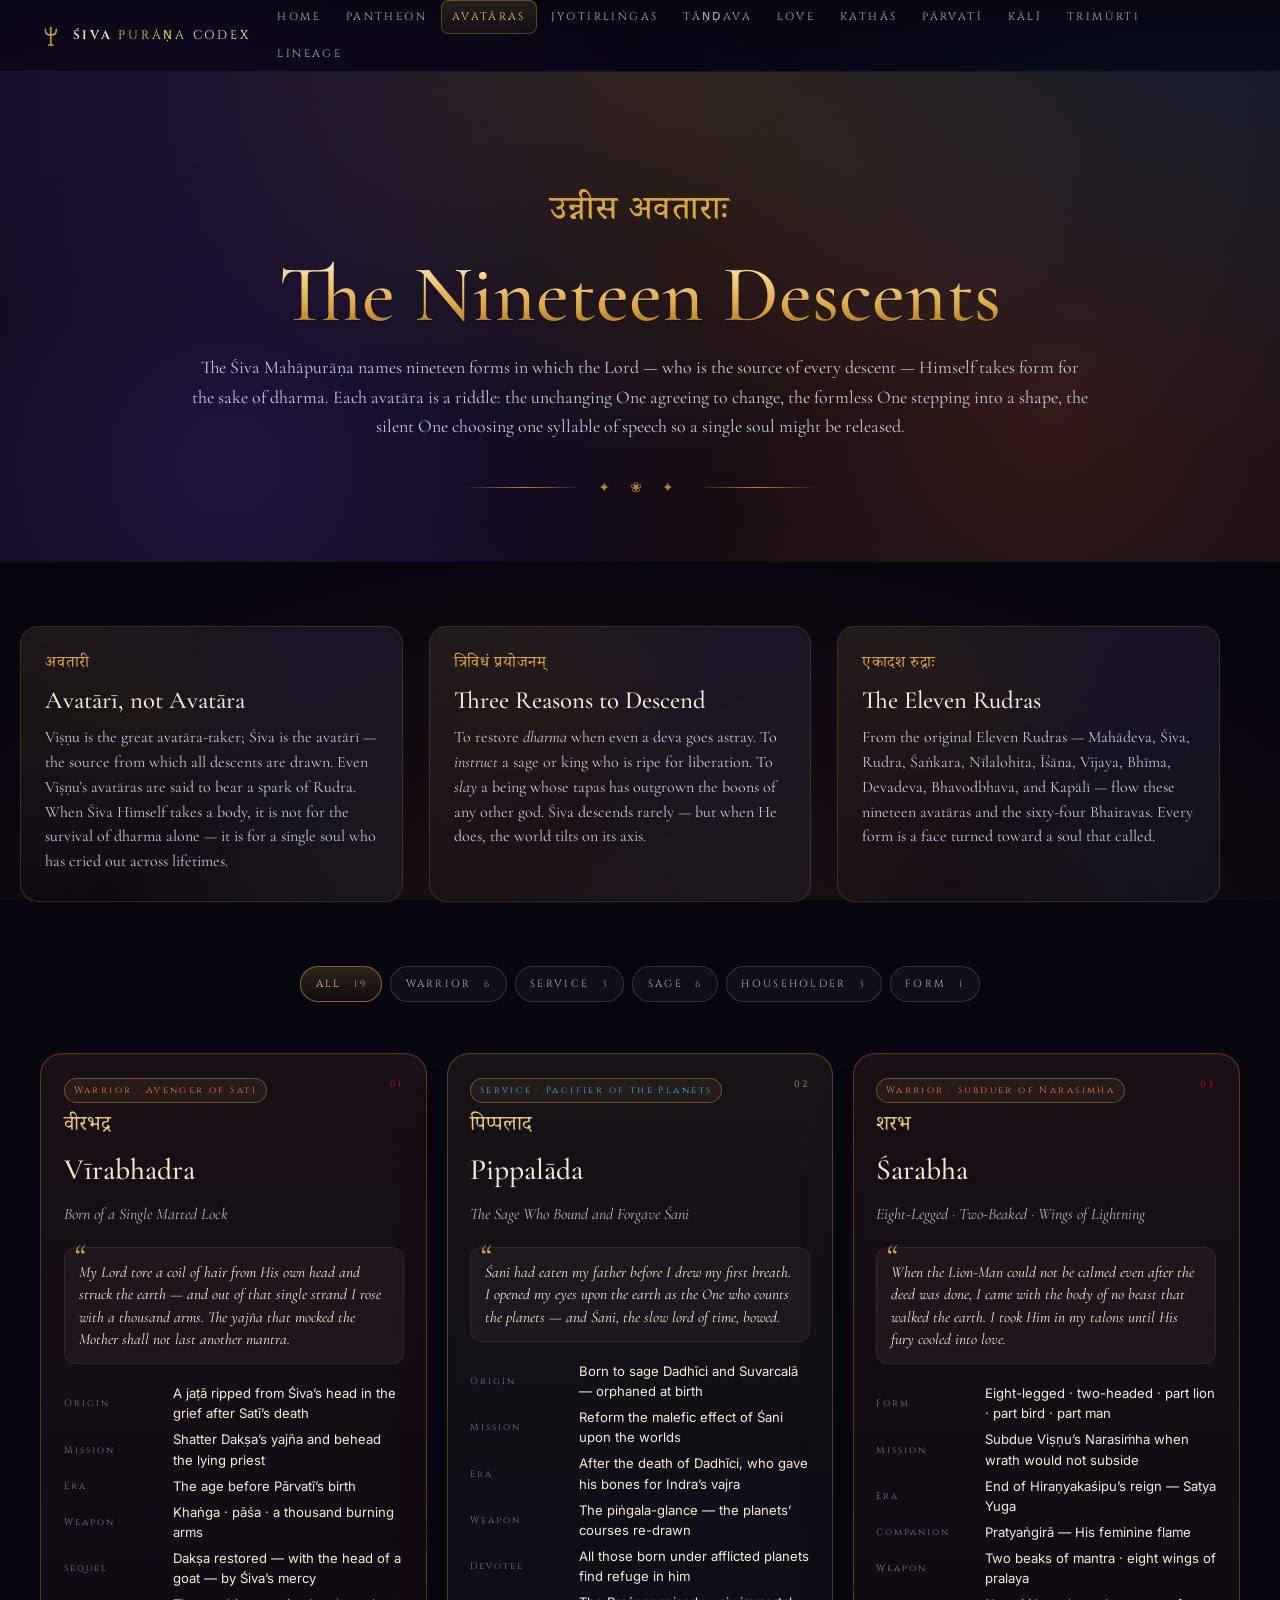
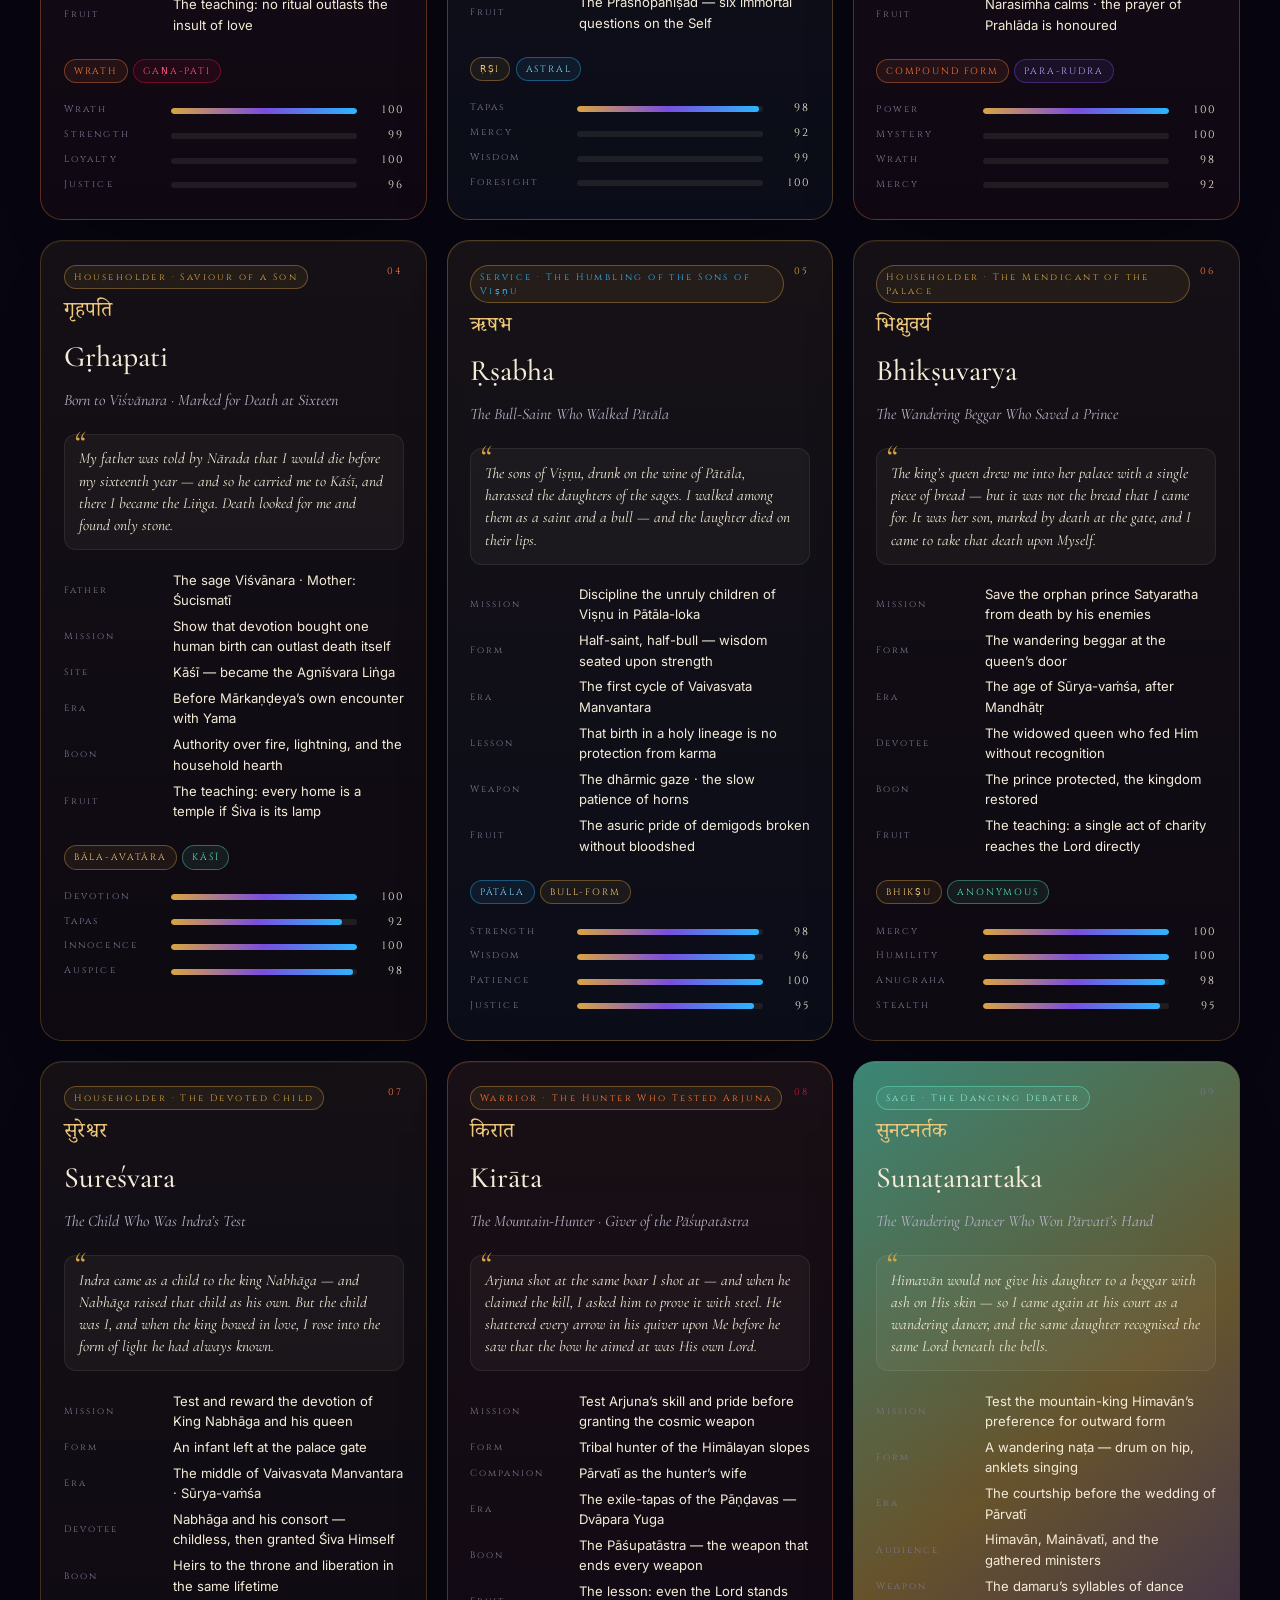
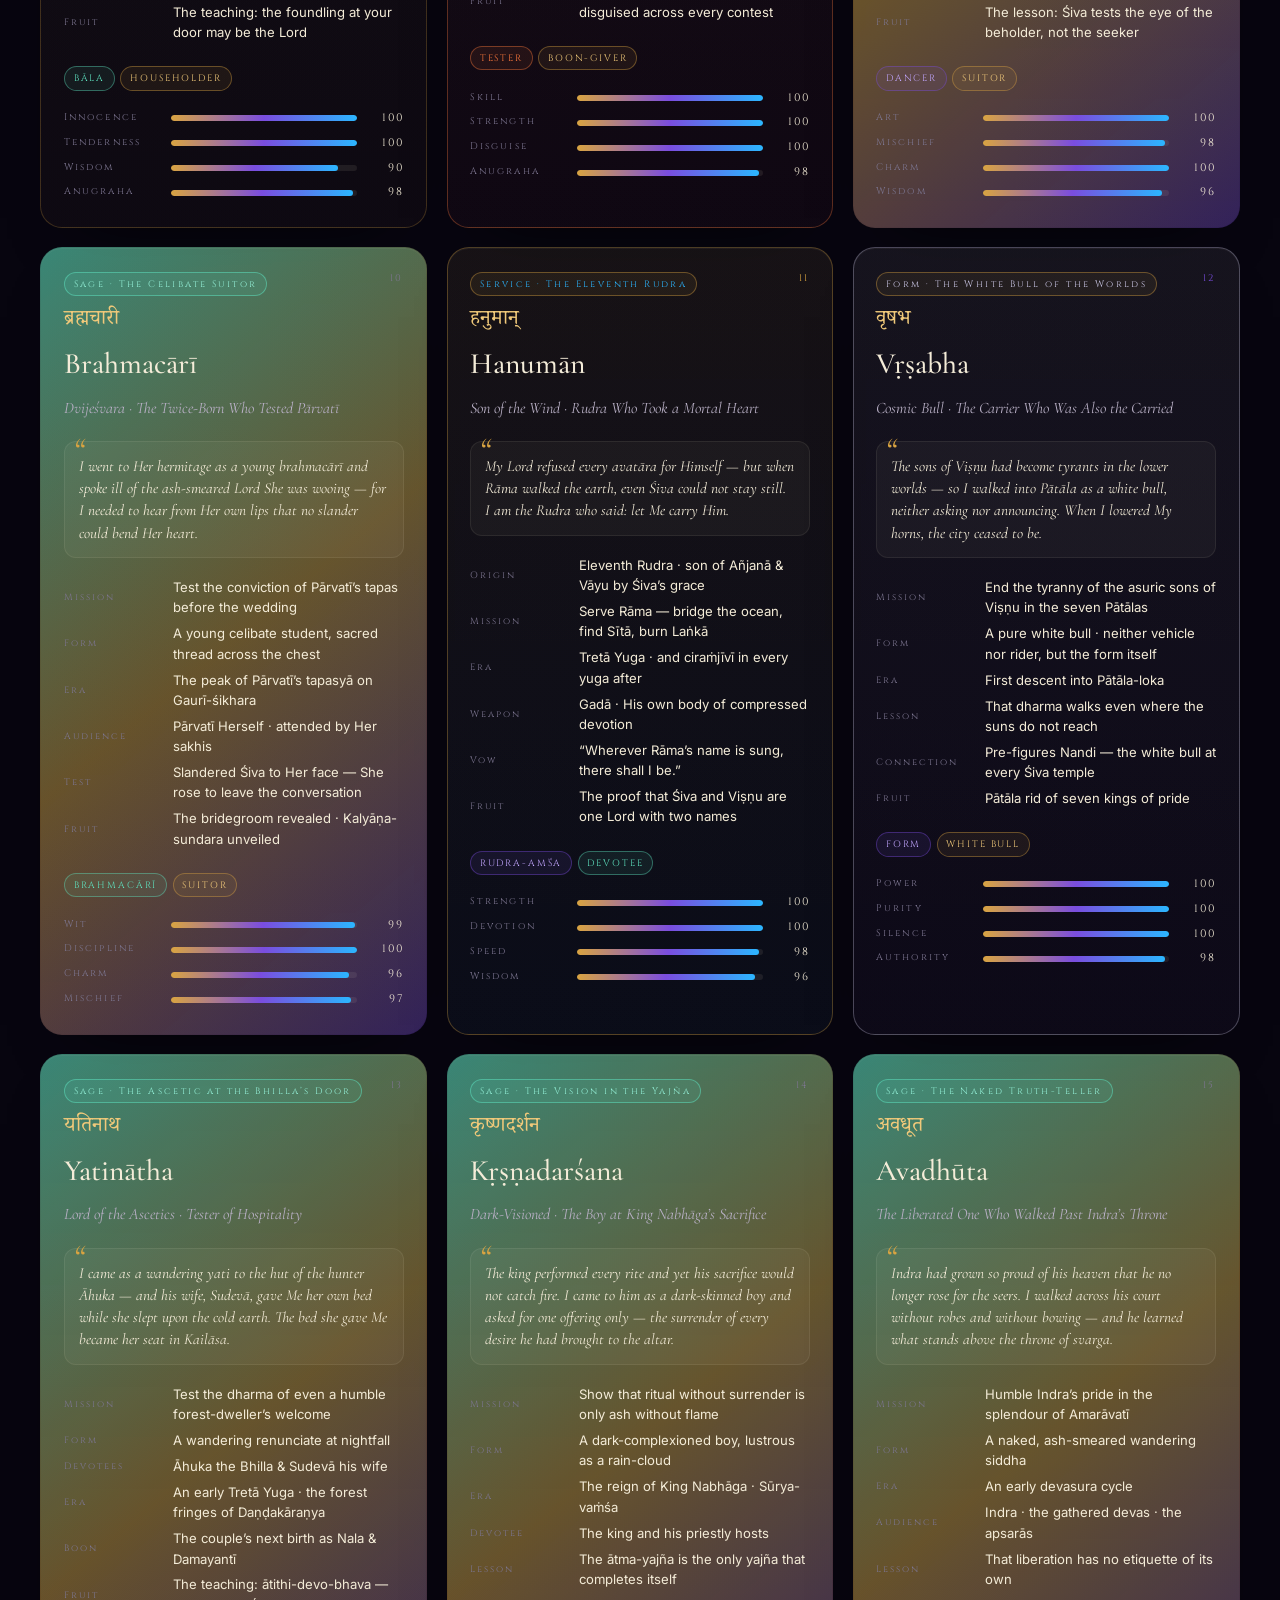
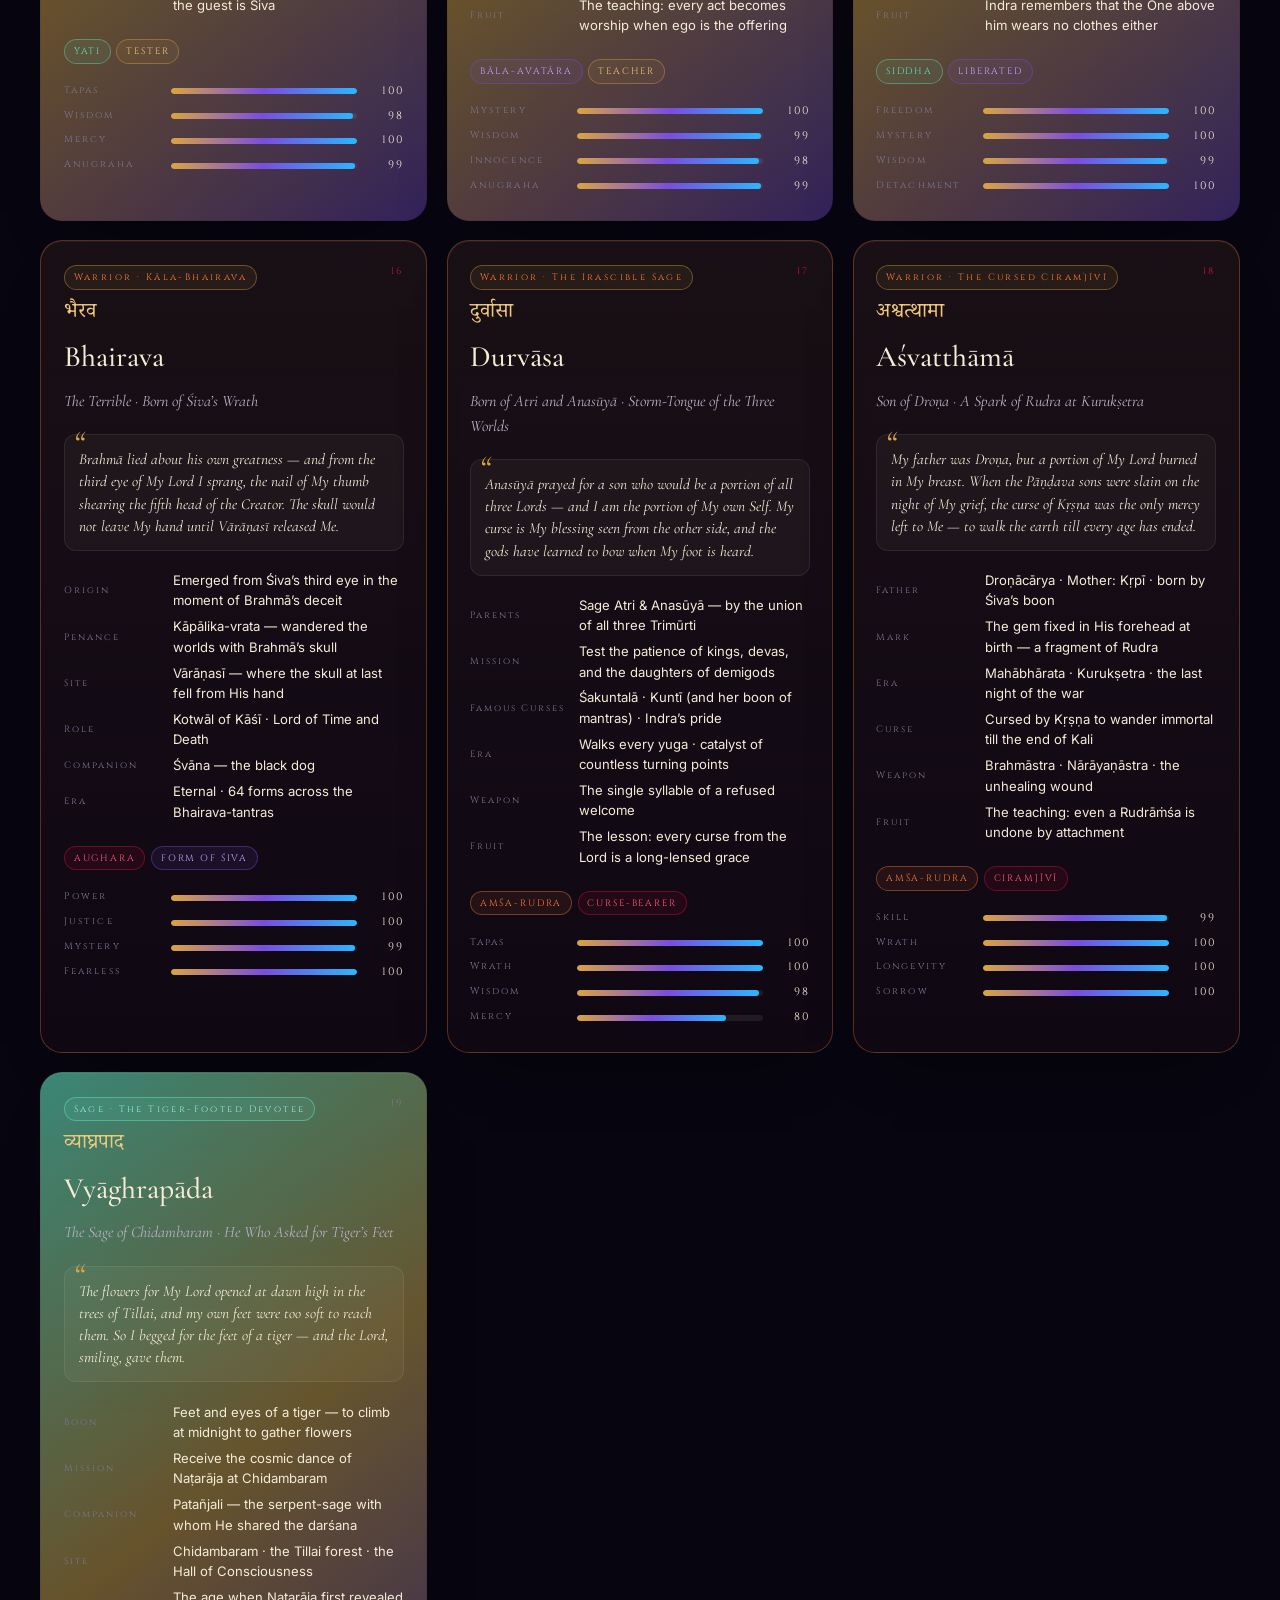
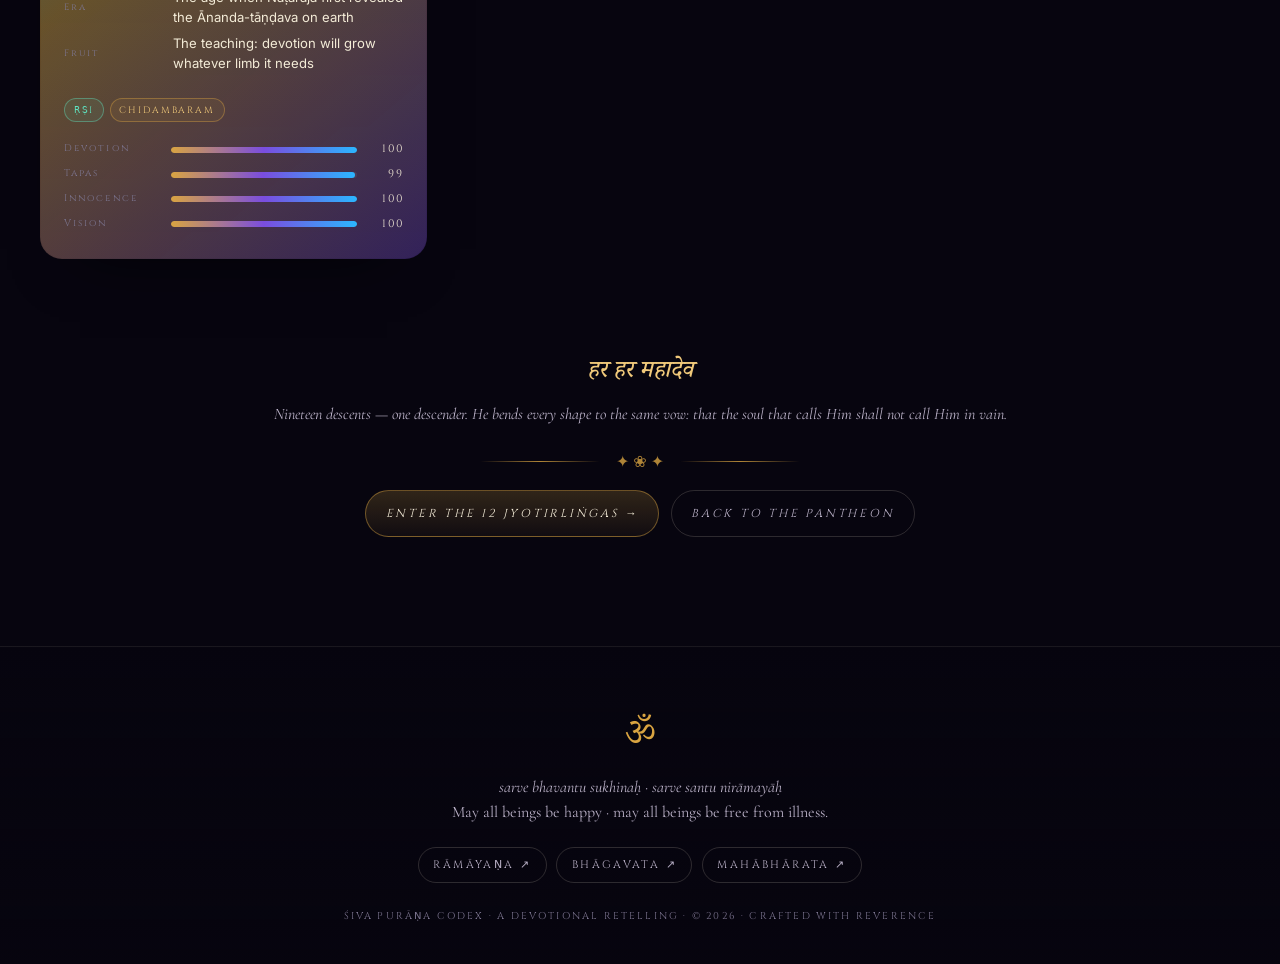
==== avatars.html @ e063cf61 "Phase 3: avatars.html — 19 Rudra-avataras with Avatari insight panel" ====
<!doctype html>
<html lang="en">
<head>
  <meta charset="utf-8" />
  <meta name="viewport" content="width=device-width, initial-scale=1" />
  <title>The Nineteen Avatāras — Śiva Purāṇa Codex</title>
  <meta name="description" content="The 19 descents of Lord Śiva from the Śiva Mahāpurāṇa — Vīrabhadra, Pippalāda, Śarabha, Gṛhapati, Ṛṣabha, Bhikṣuvarya, Sureśvara, Kirāta, Sunaṭanartaka, Brahmacārī, Hanumān, Vṛṣabha, Yatinātha, Kṛṣṇadarśana, Avadhūta, Bhairava, Durvāsa, Aśvatthāmā, and Vyāghrapāda." />
  <meta name="theme-color" content="#07050f" />

  <!-- Fonts -->
  <link rel="preconnect" href="https://fonts.googleapis.com" />
  <link rel="preconnect" href="https://fonts.gstatic.com" crossorigin />
  <link href="https://fonts.googleapis.com/css2?family=Cinzel:wght@400;500;600&family=Cormorant+Garamond:ital,wght@0,400;0,500;0,600;1,400;1,500&family=Inter:wght@400;500;600&family=Noto+Serif+Devanagari:wght@400;500;600&display=swap" rel="stylesheet" />

  <!-- Styles -->
  <link rel="stylesheet" href="assets/css/reset.css" />
  <link rel="stylesheet" href="assets/css/global.css" />
  <link rel="stylesheet" href="assets/css/pages/characters.css" />
  <link rel="stylesheet" href="assets/css/pages/avatars.css" />
</head>
<body>

  <!-- ============ HEADER ============ -->
  <header class="site-header">
    <div class="shell">
      <a class="brand" href="index.html" aria-label="Śiva Purāṇa Codex home">
        <svg class="trishul" viewBox="0 0 24 24" fill="none" stroke="currentColor" stroke-width="1.6" aria-hidden="true">
          <path d="M12 2v20" />
          <path d="M6 6c0 3 2 5 6 5s6-2 6-5" />
          <path d="M6 6v-2M18 6v-2M12 4v-2" />
          <path d="M9 22h6" />
        </svg>
        <span><strong>ŚIVA</strong>&nbsp;<em>PURĀṆA</em>&nbsp;CODEX</span>
      </a>

      <button class="nav-toggle" data-nav-toggle aria-expanded="false" aria-controls="primary-nav" aria-label="Toggle navigation">
        <svg viewBox="0 0 24 24" fill="none" stroke="currentColor" stroke-width="1.8" aria-hidden="true">
          <path d="M3 7h18M3 12h18M3 17h18" />
        </svg>
      </button>

      <nav class="site-nav" id="primary-nav" data-nav aria-label="Primary">
        <ul role="list">
          <li><a href="index.html">Home</a></li>
          <li><a href="characters.html">Pantheon</a></li>
          <li><a href="avatars.html" aria-current="page">Avatāras</a></li>
          <li><a href="jyotirlingas.html">Jyotirliṅgas</a></li>
          <li><a href="tandava.html">Tāṇḍava</a></li>
          <li><a href="love-story.html">Love</a></li>
          <li><a href="stories.html">Kathās</a></li>
          <li><a href="parvati.html">Pārvatī</a></li>
          <li><a href="kali.html">Kālī</a></li>
          <li><a href="trimurti.html">Trimūrti</a></li>
          <li><a href="lineage.html">Lineage</a></li>
        </ul>
      </nav>
    </div>
  </header>

  <main>

    <!-- ============ HERO ============ -->
    <section class="avatar-hero">
      <div class="shell">
        <p class="deva">उन्नीस अवताराः</p>
        <h1 class="gold-text">The Nineteen Descents</h1>
        <p>
          The Śiva Mahāpurāṇa names nineteen forms in which the Lord — who is the source of every
          descent — Himself takes form for the sake of dharma. Each avatāra is a riddle: the
          unchanging One agreeing to change, the formless One stepping into a shape, the silent
          One choosing one syllable of speech so a single soul might be released.
        </p>
        <div class="divider" aria-hidden="true">✦ ❀ ✦</div>
      </div>
    </section>

    <!-- ============ INSIGHT PANEL — Avatārī, not avatāra ============ -->
    <section class="shell why-avatars" aria-labelledby="why-head">
      <h2 id="why-head" class="sr-only" style="position:absolute;left:-9999px;">Why does Śiva descend?</h2>

      <div class="why-avatars__grid">
        <article class="why-avatars__card">
          <p class="deva-sm">अवतारी</p>
          <h3>Avatārī, not Avatāra</h3>
          <p>
            Viṣṇu is the great avatāra-taker; Śiva is the avatārī — the source from which all
            descents are drawn. Even Viṣṇu’s avatāras are said to bear a spark of Rudra. When
            Śiva Himself takes a body, it is not for the survival of dharma alone — it is for a
            single soul who has cried out across lifetimes.
          </p>
        </article>

        <article class="why-avatars__card">
          <p class="deva-sm">त्रिविधं प्रयोजनम्</p>
          <h3>Three Reasons to Descend</h3>
          <p>
            To restore <em>dharma</em> when even a deva goes astray. To <em>instruct</em> a
            sage or king who is ripe for liberation. To <em>slay</em> a being whose tapas has
            outgrown the boons of any other god. Śiva descends rarely — but when He does, the
            world tilts on its axis.
          </p>
        </article>

        <article class="why-avatars__card">
          <p class="deva-sm">एकादश रुद्राः</p>
          <h3>The Eleven Rudras</h3>
          <p>
            From the original Eleven Rudras — Mahādeva, Śiva, Rudra, Śaṅkara, Nīlalohita, Īśāna,
            Vijaya, Bhīma, Devadeva, Bhavodbhava, and Kapālī — flow these nineteen avatāras and
            the sixty-four Bhairavas. Every form is a face turned toward a soul that called.
          </p>
        </article>
      </div>
    </section>

    <!-- ============ FILTER BAR ============ -->
    <section class="shell" aria-labelledby="filter-head">
      <h2 id="filter-head" class="sr-only" style="position:absolute;left:-9999px;">Filter the avatāras</h2>
      <div class="filterbar" data-filterbar role="tablist">
        <button class="filter-chip is-active" data-filter="all"        data-filter-key="all">All <span class="n">19</span></button>
        <button class="filter-chip"           data-filter="warrior"    data-filter-key="tier">Warrior <span class="n">6</span></button>
        <button class="filter-chip"           data-filter="service"    data-filter-key="tier">Service <span class="n">3</span></button>
        <button class="filter-chip"           data-filter="sage"       data-filter-key="tier">Sage <span class="n">6</span></button>
        <button class="filter-chip"           data-filter="household"  data-filter-key="tier">Householder <span class="n">3</span></button>
        <button class="filter-chip"           data-filter="form"       data-filter-key="tier">Form <span class="n">1</span></button>
      </div>
    </section>


    <!-- ============ AVATAR GRID ============ -->
    <section class="shell" aria-labelledby="grid-head">
      <h2 id="grid-head" class="sr-only" style="position:absolute;left:-9999px;">The nineteen avatāras</h2>

      <div class="codex-grid">

        <!-- ============ 01 · VĪRABHADRA ============ -->
        <article class="ccard ccard--warrior" data-tier="warrior" id="virabhadra">
          <div class="ccard__top">
            <span class="ccard__tier">Warrior · Avenger of Satī</span>
            <span class="ccard__num">01</span>
          </div>
          <p class="ccard__deva">वीरभद्र</p>
          <h3 class="ccard__name">Vīrabhadra</h3>
          <p class="ccard__epithet">Born of a Single Matted Lock</p>

          <p class="ccard__quote">My Lord tore a coil of hair from His own head and struck the earth — and out of that single strand I rose with a thousand arms. The yajña that mocked the Mother shall not last another mantra.</p>

          <dl class="ccard__meta">
            <dt>Origin</dt><dd>A jaṭā ripped from Śiva’s head in the grief after Satī’s death</dd>
            <dt>Mission</dt><dd>Shatter Dakṣa’s yajña and behead the lying priest</dd>
            <dt>Era</dt><dd>The age before Pārvatī’s birth</dd>
            <dt>Weapon</dt><dd>Khaṅga · pāśa · a thousand burning arms</dd>
            <dt>Sequel</dt><dd>Dakṣa restored — with the head of a goat — by Śiva’s mercy</dd>
            <dt>Fruit</dt><dd>The teaching: no ritual outlasts the insult of love</dd>
          </dl>

          <div class="ccard__lineage">
            <span class="chip chip--fire">Wrath</span>
            <span class="chip chip--kali">Gaṇa-pati</span>
          </div>

          <div class="ccard__stats">
            <div class="ccard__stat"><span>Wrath</span>     <span class="ccard__bar"><i data-value="100"></i></span><span class="ccard__num-stat">100</span></div>
            <div class="ccard__stat"><span>Strength</span>  <span class="ccard__bar"><i data-value="99"></i></span><span class="ccard__num-stat">99</span></div>
            <div class="ccard__stat"><span>Loyalty</span>   <span class="ccard__bar"><i data-value="100"></i></span><span class="ccard__num-stat">100</span></div>
            <div class="ccard__stat"><span>Justice</span>   <span class="ccard__bar"><i data-value="96"></i></span><span class="ccard__num-stat">96</span></div>
          </div>
        </article>


        <!-- ============ 02 · PIPPALĀDA ============ -->
        <article class="ccard ccard--service" data-tier="service" id="pippalada">
          <div class="ccard__top">
            <span class="ccard__tier">Service · Pacifier of the Planets</span>
            <span class="ccard__num">02</span>
          </div>
          <p class="ccard__deva">पिप्पलाद</p>
          <h3 class="ccard__name">Pippalāda</h3>
          <p class="ccard__epithet">The Sage Who Bound and Forgave Śani</p>

          <p class="ccard__quote">Śani had eaten my father before I drew my first breath. I opened my eyes upon the earth as the One who counts the planets — and Śani, the slow lord of time, bowed.</p>

          <dl class="ccard__meta">
            <dt>Origin</dt><dd>Born to sage Dadhīci and Suvarcalā — orphaned at birth</dd>
            <dt>Mission</dt><dd>Reform the malefic effect of Śani upon the worlds</dd>
            <dt>Era</dt><dd>After the death of Dadhīci, who gave his bones for Indra’s vajra</dd>
            <dt>Weapon</dt><dd>The piṅgala-glance — the planets’ courses re-drawn</dd>
            <dt>Devotee</dt><dd>All those born under afflicted planets find refuge in him</dd>
            <dt>Fruit</dt><dd>The Praśnopaniṣad — six immortal questions on the Self</dd>
          </dl>

          <div class="ccard__lineage">
            <span class="chip chip--gold">Ṛṣi</span>
            <span class="chip chip--blue">Astral</span>
          </div>

          <div class="ccard__stats">
            <div class="ccard__stat"><span>Tapas</span>     <span class="ccard__bar"><i data-value="98"></i></span><span class="ccard__num-stat">98</span></div>
            <div class="ccard__stat"><span>Mercy</span>     <span class="ccard__bar"><i data-value="92"></i></span><span class="ccard__num-stat">92</span></div>
            <div class="ccard__stat"><span>Wisdom</span>    <span class="ccard__bar"><i data-value="99"></i></span><span class="ccard__num-stat">99</span></div>
            <div class="ccard__stat"><span>Foresight</span> <span class="ccard__bar"><i data-value="100"></i></span><span class="ccard__num-stat">100</span></div>
          </div>
        </article>


        <!-- ============ 03 · ŚARABHA ============ -->
        <article class="ccard ccard--warrior" data-tier="warrior" id="sharabha">
          <div class="ccard__top">
            <span class="ccard__tier">Warrior · Subduer of Narasiṁha</span>
            <span class="ccard__num">03</span>
          </div>
          <p class="ccard__deva">शरभ</p>
          <h3 class="ccard__name">Śarabha</h3>
          <p class="ccard__epithet">Eight-Legged · Two-Beaked · Wings of Lightning</p>

          <p class="ccard__quote">When the Lion-Man could not be calmed even after the deed was done, I came with the body of no beast that walked the earth. I took Him in my talons until His fury cooled into love.</p>

          <dl class="ccard__meta">
            <dt>Form</dt><dd>Eight-legged · two-headed · part lion · part bird · part man</dd>
            <dt>Mission</dt><dd>Subdue Viṣṇu’s Narasiṁha when wrath would not subside</dd>
            <dt>Era</dt><dd>End of Hiraṇyakaśipu’s reign — Satya Yuga</dd>
            <dt>Companion</dt><dd>Pratyaṅgirā — His feminine flame</dd>
            <dt>Weapon</dt><dd>Two beaks of mantra · eight wings of pralaya</dd>
            <dt>Fruit</dt><dd>Narasiṁha calms · the prayer of Prahlāda is honoured</dd>
          </dl>

          <div class="ccard__lineage">
            <span class="chip chip--fire">Compound Form</span>
            <span class="chip chip--violet">Para-Rudra</span>
          </div>

          <div class="ccard__stats">
            <div class="ccard__stat"><span>Power</span>     <span class="ccard__bar"><i data-value="100"></i></span><span class="ccard__num-stat">100</span></div>
            <div class="ccard__stat"><span>Mystery</span>   <span class="ccard__bar"><i data-value="100"></i></span><span class="ccard__num-stat">100</span></div>
            <div class="ccard__stat"><span>Wrath</span>     <span class="ccard__bar"><i data-value="98"></i></span><span class="ccard__num-stat">98</span></div>
            <div class="ccard__stat"><span>Mercy</span>     <span class="ccard__bar"><i data-value="92"></i></span><span class="ccard__num-stat">92</span></div>
          </div>
        </article>


        <!-- ============ 04 · GṚHAPATI ============ -->
        <article class="ccard ccard--household" data-tier="household" id="grihapati">
          <div class="ccard__top">
            <span class="ccard__tier">Householder · Saviour of a Son</span>
            <span class="ccard__num">04</span>
          </div>
          <p class="ccard__deva">गृहपति</p>
          <h3 class="ccard__name">Gṛhapati</h3>
          <p class="ccard__epithet">Born to Viśvānara · Marked for Death at Sixteen</p>

          <p class="ccard__quote">My father was told by Nārada that I would die before my sixteenth year — and so he carried me to Kāśī, and there I became the Liṅga. Death looked for me and found only stone.</p>

          <dl class="ccard__meta">
            <dt>Father</dt><dd>The sage Viśvānara · Mother: Śucismatī</dd>
            <dt>Mission</dt><dd>Show that devotion bought one human birth can outlast death itself</dd>
            <dt>Site</dt><dd>Kāśī — became the Agnīśvara Liṅga</dd>
            <dt>Era</dt><dd>Before Mārkaṇḍeya’s own encounter with Yama</dd>
            <dt>Boon</dt><dd>Authority over fire, lightning, and the household hearth</dd>
            <dt>Fruit</dt><dd>The teaching: every home is a temple if Śiva is its lamp</dd>
          </dl>

          <div class="ccard__lineage">
            <span class="chip chip--gold">Bāla-Avatāra</span>
            <span class="chip chip--green">Kāśī</span>
          </div>

          <div class="ccard__stats">
            <div class="ccard__stat"><span>Devotion</span>  <span class="ccard__bar"><i data-value="100"></i></span><span class="ccard__num-stat">100</span></div>
            <div class="ccard__stat"><span>Tapas</span>     <span class="ccard__bar"><i data-value="92"></i></span><span class="ccard__num-stat">92</span></div>
            <div class="ccard__stat"><span>Innocence</span> <span class="ccard__bar"><i data-value="100"></i></span><span class="ccard__num-stat">100</span></div>
            <div class="ccard__stat"><span>Auspice</span>   <span class="ccard__bar"><i data-value="98"></i></span><span class="ccard__num-stat">98</span></div>
          </div>
        </article>


        <!-- ============ 05 · ṚṢABHA ============ -->
        <article class="ccard ccard--service" data-tier="service" id="rishabha">
          <div class="ccard__top">
            <span class="ccard__tier">Service · The Humbling of the Sons of Viṣṇu</span>
            <span class="ccard__num">05</span>
          </div>
          <p class="ccard__deva">ऋषभ</p>
          <h3 class="ccard__name">Ṛṣabha</h3>
          <p class="ccard__epithet">The Bull-Saint Who Walked Pātāla</p>

          <p class="ccard__quote">The sons of Viṣṇu, drunk on the wine of Pātāla, harassed the daughters of the sages. I walked among them as a saint and a bull — and the laughter died on their lips.</p>

          <dl class="ccard__meta">
            <dt>Mission</dt><dd>Discipline the unruly children of Viṣṇu in Pātāla-loka</dd>
            <dt>Form</dt><dd>Half-saint, half-bull — wisdom seated upon strength</dd>
            <dt>Era</dt><dd>The first cycle of Vaivasvata Manvantara</dd>
            <dt>Lesson</dt><dd>That birth in a holy lineage is no protection from karma</dd>
            <dt>Weapon</dt><dd>The dhārmic gaze · the slow patience of horns</dd>
            <dt>Fruit</dt><dd>The asuric pride of demigods broken without bloodshed</dd>
          </dl>

          <div class="ccard__lineage">
            <span class="chip chip--blue">Pātāla</span>
            <span class="chip chip--gold">Bull-Form</span>
          </div>

          <div class="ccard__stats">
            <div class="ccard__stat"><span>Strength</span>  <span class="ccard__bar"><i data-value="98"></i></span><span class="ccard__num-stat">98</span></div>
            <div class="ccard__stat"><span>Wisdom</span>    <span class="ccard__bar"><i data-value="96"></i></span><span class="ccard__num-stat">96</span></div>
            <div class="ccard__stat"><span>Patience</span>  <span class="ccard__bar"><i data-value="100"></i></span><span class="ccard__num-stat">100</span></div>
            <div class="ccard__stat"><span>Justice</span>   <span class="ccard__bar"><i data-value="95"></i></span><span class="ccard__num-stat">95</span></div>
          </div>
        </article>


        <!-- ============ 06 · BHIKṢUVARYA ============ -->
        <article class="ccard ccard--household" data-tier="household" id="bhikshuvarya">
          <div class="ccard__top">
            <span class="ccard__tier">Householder · The Mendicant of the Palace</span>
            <span class="ccard__num">06</span>
          </div>
          <p class="ccard__deva">भिक्षुवर्य</p>
          <h3 class="ccard__name">Bhikṣuvarya</h3>
          <p class="ccard__epithet">The Wandering Beggar Who Saved a Prince</p>

          <p class="ccard__quote">The king’s queen drew me into her palace with a single piece of bread — but it was not the bread that I came for. It was her son, marked by death at the gate, and I came to take that death upon Myself.</p>

          <dl class="ccard__meta">
            <dt>Mission</dt><dd>Save the orphan prince Satyaratha from death by his enemies</dd>
            <dt>Form</dt><dd>The wandering beggar at the queen’s door</dd>
            <dt>Era</dt><dd>The age of Sūrya-vaṁśa, after Mandhātṛ</dd>
            <dt>Devotee</dt><dd>The widowed queen who fed Him without recognition</dd>
            <dt>Boon</dt><dd>The prince protected, the kingdom restored</dd>
            <dt>Fruit</dt><dd>The teaching: a single act of charity reaches the Lord directly</dd>
          </dl>

          <div class="ccard__lineage">
            <span class="chip chip--gold">Bhikṣu</span>
            <span class="chip chip--green">Anonymous</span>
          </div>

          <div class="ccard__stats">
            <div class="ccard__stat"><span>Mercy</span>     <span class="ccard__bar"><i data-value="100"></i></span><span class="ccard__num-stat">100</span></div>
            <div class="ccard__stat"><span>Humility</span>  <span class="ccard__bar"><i data-value="100"></i></span><span class="ccard__num-stat">100</span></div>
            <div class="ccard__stat"><span>Anugraha</span>  <span class="ccard__bar"><i data-value="98"></i></span><span class="ccard__num-stat">98</span></div>
            <div class="ccard__stat"><span>Stealth</span>   <span class="ccard__bar"><i data-value="95"></i></span><span class="ccard__num-stat">95</span></div>
          </div>
        </article>


        <!-- ============ 07 · SUREŚVARA ============ -->
        <article class="ccard ccard--household" data-tier="household" id="sureshvara">
          <div class="ccard__top">
            <span class="ccard__tier">Householder · The Devoted Child</span>
            <span class="ccard__num">07</span>
          </div>
          <p class="ccard__deva">सुरेश्वर</p>
          <h3 class="ccard__name">Sureśvara</h3>
          <p class="ccard__epithet">The Child Who Was Indra’s Test</p>

          <p class="ccard__quote">Indra came as a child to the king Nabhāga — and Nabhāga raised that child as his own. But the child was I, and when the king bowed in love, I rose into the form of light he had always known.</p>

          <dl class="ccard__meta">
            <dt>Mission</dt><dd>Test and reward the devotion of King Nabhāga and his queen</dd>
            <dt>Form</dt><dd>An infant left at the palace gate</dd>
            <dt>Era</dt><dd>The middle of Vaivasvata Manvantara · Sūrya-vaṁśa</dd>
            <dt>Devotee</dt><dd>Nabhāga and his consort — childless, then granted Śiva Himself</dd>
            <dt>Boon</dt><dd>Heirs to the throne and liberation in the same lifetime</dd>
            <dt>Fruit</dt><dd>The teaching: the foundling at your door may be the Lord</dd>
          </dl>

          <div class="ccard__lineage">
            <span class="chip chip--green">Bāla</span>
            <span class="chip chip--gold">Householder</span>
          </div>

          <div class="ccard__stats">
            <div class="ccard__stat"><span>Innocence</span> <span class="ccard__bar"><i data-value="100"></i></span><span class="ccard__num-stat">100</span></div>
            <div class="ccard__stat"><span>Tenderness</span><span class="ccard__bar"><i data-value="100"></i></span><span class="ccard__num-stat">100</span></div>
            <div class="ccard__stat"><span>Wisdom</span>    <span class="ccard__bar"><i data-value="90"></i></span><span class="ccard__num-stat">90</span></div>
            <div class="ccard__stat"><span>Anugraha</span>  <span class="ccard__bar"><i data-value="98"></i></span><span class="ccard__num-stat">98</span></div>
          </div>
        </article>


        <!-- ============ 08 · KIRĀTA ============ -->
        <article class="ccard ccard--warrior" data-tier="warrior" id="kirata">
          <div class="ccard__top">
            <span class="ccard__tier">Warrior · The Hunter Who Tested Arjuna</span>
            <span class="ccard__num">08</span>
          </div>
          <p class="ccard__deva">किरात</p>
          <h3 class="ccard__name">Kirāta</h3>
          <p class="ccard__epithet">The Mountain-Hunter · Giver of the Pāśupatāstra</p>

          <p class="ccard__quote">Arjuna shot at the same boar I shot at — and when he claimed the kill, I asked him to prove it with steel. He shattered every arrow in his quiver upon Me before he saw that the bow he aimed at was His own Lord.</p>

          <dl class="ccard__meta">
            <dt>Mission</dt><dd>Test Arjuna’s skill and pride before granting the cosmic weapon</dd>
            <dt>Form</dt><dd>Tribal hunter of the Himālayan slopes</dd>
            <dt>Companion</dt><dd>Pārvatī as the hunter’s wife</dd>
            <dt>Era</dt><dd>The exile-tapas of the Pāṇḍavas — Dvāpara Yuga</dd>
            <dt>Boon</dt><dd>The Pāśupatāstra — the weapon that ends every weapon</dd>
            <dt>Fruit</dt><dd>The lesson: even the Lord stands disguised across every contest</dd>
          </dl>

          <div class="ccard__lineage">
            <span class="chip chip--fire">Tester</span>
            <span class="chip chip--gold">Boon-Giver</span>
          </div>

          <div class="ccard__stats">
            <div class="ccard__stat"><span>Skill</span>     <span class="ccard__bar"><i data-value="100"></i></span><span class="ccard__num-stat">100</span></div>
            <div class="ccard__stat"><span>Strength</span>  <span class="ccard__bar"><i data-value="100"></i></span><span class="ccard__num-stat">100</span></div>
            <div class="ccard__stat"><span>Disguise</span>  <span class="ccard__bar"><i data-value="100"></i></span><span class="ccard__num-stat">100</span></div>
            <div class="ccard__stat"><span>Anugraha</span>  <span class="ccard__bar"><i data-value="98"></i></span><span class="ccard__num-stat">98</span></div>
          </div>
        </article>


        <!-- ============ 09 · SUNAṬANARTAKA ============ -->
        <article class="ccard ccard--sage" data-tier="sage" id="sunatanartaka">
          <div class="ccard__top">
            <span class="ccard__tier">Sage · The Dancing Debater</span>
            <span class="ccard__num">09</span>
          </div>
          <p class="ccard__deva">सुनटनर्तक</p>
          <h3 class="ccard__name">Sunaṭanartaka</h3>
          <p class="ccard__epithet">The Wandering Dancer Who Won Pārvatī’s Hand</p>

          <p class="ccard__quote">Himavān would not give his daughter to a beggar with ash on His skin — so I came again at his court as a wandering dancer, and the same daughter recognised the same Lord beneath the bells.</p>

          <dl class="ccard__meta">
            <dt>Mission</dt><dd>Test the mountain-king Himavān’s preference for outward form</dd>
            <dt>Form</dt><dd>A wandering naṭa — drum on hip, anklets singing</dd>
            <dt>Era</dt><dd>The courtship before the wedding of Pārvatī</dd>
            <dt>Audience</dt><dd>Himavān, Maināvatī, and the gathered ministers</dd>
            <dt>Weapon</dt><dd>The damaru’s syllables of dance</dd>
            <dt>Fruit</dt><dd>The lesson: Śiva tests the eye of the beholder, not the seeker</dd>
          </dl>

          <div class="ccard__lineage">
            <span class="chip chip--violet">Dancer</span>
            <span class="chip chip--gold">Suitor</span>
          </div>

          <div class="ccard__stats">
            <div class="ccard__stat"><span>Art</span>       <span class="ccard__bar"><i data-value="100"></i></span><span class="ccard__num-stat">100</span></div>
            <div class="ccard__stat"><span>Mischief</span>  <span class="ccard__bar"><i data-value="98"></i></span><span class="ccard__num-stat">98</span></div>
            <div class="ccard__stat"><span>Charm</span>     <span class="ccard__bar"><i data-value="100"></i></span><span class="ccard__num-stat">100</span></div>
            <div class="ccard__stat"><span>Wisdom</span>    <span class="ccard__bar"><i data-value="96"></i></span><span class="ccard__num-stat">96</span></div>
          </div>
        </article>


        <!-- ============ 10 · BRAHMACĀRĪ / DVIJEŚVARA ============ -->
        <article class="ccard ccard--sage" data-tier="sage" id="brahmacari">
          <div class="ccard__top">
            <span class="ccard__tier">Sage · The Celibate Suitor</span>
            <span class="ccard__num">10</span>
          </div>
          <p class="ccard__deva">ब्रह्मचारी</p>
          <h3 class="ccard__name">Brahmacārī</h3>
          <p class="ccard__epithet">Dvijeśvara · The Twice-Born Who Tested Pārvatī</p>

          <p class="ccard__quote">I went to Her hermitage as a young brahmacārī and spoke ill of the ash-smeared Lord She was wooing — for I needed to hear from Her own lips that no slander could bend Her heart.</p>

          <dl class="ccard__meta">
            <dt>Mission</dt><dd>Test the conviction of Pārvatī’s tapas before the wedding</dd>
            <dt>Form</dt><dd>A young celibate student, sacred thread across the chest</dd>
            <dt>Era</dt><dd>The peak of Pārvatī’s tapasyā on Gaurī-śikhara</dd>
            <dt>Audience</dt><dd>Pārvatī Herself · attended by Her sakhis</dd>
            <dt>Test</dt><dd>Slandered Śiva to Her face — She rose to leave the conversation</dd>
            <dt>Fruit</dt><dd>The bridegroom revealed · Kalyāṇa-sundara unveiled</dd>
          </dl>

          <div class="ccard__lineage">
            <span class="chip chip--green">Brahmacārī</span>
            <span class="chip chip--gold">Suitor</span>
          </div>

          <div class="ccard__stats">
            <div class="ccard__stat"><span>Wit</span>       <span class="ccard__bar"><i data-value="99"></i></span><span class="ccard__num-stat">99</span></div>
            <div class="ccard__stat"><span>Discipline</span><span class="ccard__bar"><i data-value="100"></i></span><span class="ccard__num-stat">100</span></div>
            <div class="ccard__stat"><span>Charm</span>     <span class="ccard__bar"><i data-value="96"></i></span><span class="ccard__num-stat">96</span></div>
            <div class="ccard__stat"><span>Mischief</span>  <span class="ccard__bar"><i data-value="97"></i></span><span class="ccard__num-stat">97</span></div>
          </div>
        </article>


        <!-- ============ 11 · HANUMĀN ============ -->
        <article class="ccard ccard--service" data-tier="service" id="hanuman">
          <div class="ccard__top">
            <span class="ccard__tier">Service · The Eleventh Rudra</span>
            <span class="ccard__num">11</span>
          </div>
          <p class="ccard__deva">हनुमान्</p>
          <h3 class="ccard__name">Hanumān</h3>
          <p class="ccard__epithet">Son of the Wind · Rudra Who Took a Mortal Heart</p>

          <p class="ccard__quote">My Lord refused every avatāra for Himself — but when Rāma walked the earth, even Śiva could not stay still. I am the Rudra who said: let Me carry Him.</p>

          <dl class="ccard__meta">
            <dt>Origin</dt><dd>Eleventh Rudra · son of Añjanā &amp; Vāyu by Śiva’s grace</dd>
            <dt>Mission</dt><dd>Serve Rāma — bridge the ocean, find Sītā, burn Laṅkā</dd>
            <dt>Era</dt><dd>Tretā Yuga · and ciraṁjīvī in every yuga after</dd>
            <dt>Weapon</dt><dd>Gadā · His own body of compressed devotion</dd>
            <dt>Vow</dt><dd>“Wherever Rāma’s name is sung, there shall I be.”</dd>
            <dt>Fruit</dt><dd>The proof that Śiva and Viṣṇu are one Lord with two names</dd>
          </dl>

          <div class="ccard__lineage">
            <span class="chip chip--violet">Rudra-Aṁśa</span>
            <span class="chip chip--green">Devotee</span>
          </div>

          <div class="ccard__stats">
            <div class="ccard__stat"><span>Strength</span>  <span class="ccard__bar"><i data-value="100"></i></span><span class="ccard__num-stat">100</span></div>
            <div class="ccard__stat"><span>Devotion</span>  <span class="ccard__bar"><i data-value="100"></i></span><span class="ccard__num-stat">100</span></div>
            <div class="ccard__stat"><span>Speed</span>     <span class="ccard__bar"><i data-value="98"></i></span><span class="ccard__num-stat">98</span></div>
            <div class="ccard__stat"><span>Wisdom</span>    <span class="ccard__bar"><i data-value="96"></i></span><span class="ccard__num-stat">96</span></div>
          </div>
        </article>


        <!-- ============ 12 · VṚṢABHA ============ -->
        <article class="ccard ccard--form" data-tier="form" id="vrishabha">
          <div class="ccard__top">
            <span class="ccard__tier">Form · The White Bull of the Worlds</span>
            <span class="ccard__num">12</span>
          </div>
          <p class="ccard__deva">वृषभ</p>
          <h3 class="ccard__name">Vṛṣabha</h3>
          <p class="ccard__epithet">Cosmic Bull · The Carrier Who Was Also the Carried</p>

          <p class="ccard__quote">The sons of Viṣṇu had become tyrants in the lower worlds — so I walked into Pātāla as a white bull, neither asking nor announcing. When I lowered My horns, the city ceased to be.</p>

          <dl class="ccard__meta">
            <dt>Mission</dt><dd>End the tyranny of the asuric sons of Viṣṇu in the seven Pātālas</dd>
            <dt>Form</dt><dd>A pure white bull · neither vehicle nor rider, but the form itself</dd>
            <dt>Era</dt><dd>First descent into Pātāla-loka</dd>
            <dt>Lesson</dt><dd>That dharma walks even where the suns do not reach</dd>
            <dt>Connection</dt><dd>Pre-figures Nandi — the white bull at every Śiva temple</dd>
            <dt>Fruit</dt><dd>Pātāla rid of seven kings of pride</dd>
          </dl>

          <div class="ccard__lineage">
            <span class="chip chip--violet">Form</span>
            <span class="chip chip--gold">White Bull</span>
          </div>

          <div class="ccard__stats">
            <div class="ccard__stat"><span>Power</span>     <span class="ccard__bar"><i data-value="100"></i></span><span class="ccard__num-stat">100</span></div>
            <div class="ccard__stat"><span>Purity</span>    <span class="ccard__bar"><i data-value="100"></i></span><span class="ccard__num-stat">100</span></div>
            <div class="ccard__stat"><span>Silence</span>   <span class="ccard__bar"><i data-value="100"></i></span><span class="ccard__num-stat">100</span></div>
            <div class="ccard__stat"><span>Authority</span> <span class="ccard__bar"><i data-value="98"></i></span><span class="ccard__num-stat">98</span></div>
          </div>
        </article>


        <!-- ============ 13 · YATINĀTHA ============ -->
        <article class="ccard ccard--sage" data-tier="sage" id="yatinatha">
          <div class="ccard__top">
            <span class="ccard__tier">Sage · The Ascetic at the Bhilla’s Door</span>
            <span class="ccard__num">13</span>
          </div>
          <p class="ccard__deva">यतिनाथ</p>
          <h3 class="ccard__name">Yatinātha</h3>
          <p class="ccard__epithet">Lord of the Ascetics · Tester of Hospitality</p>

          <p class="ccard__quote">I came as a wandering yati to the hut of the hunter Āhuka — and his wife, Sudevā, gave Me her own bed while she slept upon the cold earth. The bed she gave Me became her seat in Kailāsa.</p>

          <dl class="ccard__meta">
            <dt>Mission</dt><dd>Test the dharma of even a humble forest-dweller’s welcome</dd>
            <dt>Form</dt><dd>A wandering renunciate at nightfall</dd>
            <dt>Devotees</dt><dd>Āhuka the Bhilla &amp; Sudevā his wife</dd>
            <dt>Era</dt><dd>An early Tretā Yuga · the forest fringes of Daṇḍakāraṇya</dd>
            <dt>Boon</dt><dd>The couple’s next birth as Nala &amp; Damayantī</dd>
            <dt>Fruit</dt><dd>The teaching: ātithi-devo-bhava — the guest is Śiva</dd>
          </dl>

          <div class="ccard__lineage">
            <span class="chip chip--green">Yati</span>
            <span class="chip chip--gold">Tester</span>
          </div>

          <div class="ccard__stats">
            <div class="ccard__stat"><span>Tapas</span>     <span class="ccard__bar"><i data-value="100"></i></span><span class="ccard__num-stat">100</span></div>
            <div class="ccard__stat"><span>Wisdom</span>    <span class="ccard__bar"><i data-value="98"></i></span><span class="ccard__num-stat">98</span></div>
            <div class="ccard__stat"><span>Mercy</span>     <span class="ccard__bar"><i data-value="100"></i></span><span class="ccard__num-stat">100</span></div>
            <div class="ccard__stat"><span>Anugraha</span>  <span class="ccard__bar"><i data-value="99"></i></span><span class="ccard__num-stat">99</span></div>
          </div>
        </article>


        <!-- ============ 14 · KṚṢṆADARŚANA ============ -->
        <article class="ccard ccard--sage" data-tier="sage" id="krishnadarshana">
          <div class="ccard__top">
            <span class="ccard__tier">Sage · The Vision in the Yajña</span>
            <span class="ccard__num">14</span>
          </div>
          <p class="ccard__deva">कृष्णदर्शन</p>
          <h3 class="ccard__name">Kṛṣṇadarśana</h3>
          <p class="ccard__epithet">Dark-Visioned · The Boy at King Nabhāga’s Sacrifice</p>

          <p class="ccard__quote">The king performed every rite and yet his sacrifice would not catch fire. I came to him as a dark-skinned boy and asked for one offering only — the surrender of every desire he had brought to the altar.</p>

          <dl class="ccard__meta">
            <dt>Mission</dt><dd>Show that ritual without surrender is only ash without flame</dd>
            <dt>Form</dt><dd>A dark-complexioned boy, lustrous as a rain-cloud</dd>
            <dt>Era</dt><dd>The reign of King Nabhāga · Sūrya-vaṁśa</dd>
            <dt>Devotee</dt><dd>The king and his priestly hosts</dd>
            <dt>Lesson</dt><dd>The ātma-yajña is the only yajña that completes itself</dd>
            <dt>Fruit</dt><dd>The teaching: every act becomes worship when ego is the offering</dd>
          </dl>

          <div class="ccard__lineage">
            <span class="chip chip--violet">Bāla-Avatāra</span>
            <span class="chip chip--gold">Teacher</span>
          </div>

          <div class="ccard__stats">
            <div class="ccard__stat"><span>Mystery</span>   <span class="ccard__bar"><i data-value="100"></i></span><span class="ccard__num-stat">100</span></div>
            <div class="ccard__stat"><span>Wisdom</span>    <span class="ccard__bar"><i data-value="99"></i></span><span class="ccard__num-stat">99</span></div>
            <div class="ccard__stat"><span>Innocence</span> <span class="ccard__bar"><i data-value="98"></i></span><span class="ccard__num-stat">98</span></div>
            <div class="ccard__stat"><span>Anugraha</span>  <span class="ccard__bar"><i data-value="99"></i></span><span class="ccard__num-stat">99</span></div>
          </div>
        </article>


        <!-- ============ 15 · AVADHŪTA ============ -->
        <article class="ccard ccard--sage" data-tier="sage" id="avadhuta">
          <div class="ccard__top">
            <span class="ccard__tier">Sage · The Naked Truth-Teller</span>
            <span class="ccard__num">15</span>
          </div>
          <p class="ccard__deva">अवधूत</p>
          <h3 class="ccard__name">Avadhūta</h3>
          <p class="ccard__epithet">The Liberated One Who Walked Past Indra’s Throne</p>

          <p class="ccard__quote">Indra had grown so proud of his heaven that he no longer rose for the seers. I walked across his court without robes and without bowing — and he learned what stands above the throne of svarga.</p>

          <dl class="ccard__meta">
            <dt>Mission</dt><dd>Humble Indra’s pride in the splendour of Amarāvatī</dd>
            <dt>Form</dt><dd>A naked, ash-smeared wandering siddha</dd>
            <dt>Era</dt><dd>An early devasura cycle</dd>
            <dt>Audience</dt><dd>Indra · the gathered devas · the apsarās</dd>
            <dt>Lesson</dt><dd>That liberation has no etiquette of its own</dd>
            <dt>Fruit</dt><dd>Indra remembers that the One above him wears no clothes either</dd>
          </dl>

          <div class="ccard__lineage">
            <span class="chip chip--green">Siddha</span>
            <span class="chip chip--violet">Liberated</span>
          </div>

          <div class="ccard__stats">
            <div class="ccard__stat"><span>Freedom</span>   <span class="ccard__bar"><i data-value="100"></i></span><span class="ccard__num-stat">100</span></div>
            <div class="ccard__stat"><span>Mystery</span>   <span class="ccard__bar"><i data-value="100"></i></span><span class="ccard__num-stat">100</span></div>
            <div class="ccard__stat"><span>Wisdom</span>    <span class="ccard__bar"><i data-value="99"></i></span><span class="ccard__num-stat">99</span></div>
            <div class="ccard__stat"><span>Detachment</span><span class="ccard__bar"><i data-value="100"></i></span><span class="ccard__num-stat">100</span></div>
          </div>
        </article>


        <!-- ============ 16 · BHAIRAVA ============ -->
        <article class="ccard ccard--warrior" data-tier="warrior" id="bhairava">
          <div class="ccard__top">
            <span class="ccard__tier">Warrior · Kāla-Bhairava</span>
            <span class="ccard__num">16</span>
          </div>
          <p class="ccard__deva">भैरव</p>
          <h3 class="ccard__name">Bhairava</h3>
          <p class="ccard__epithet">The Terrible · Born of Śiva’s Wrath</p>

          <p class="ccard__quote">Brahmā lied about his own greatness — and from the third eye of My Lord I sprang, the nail of My thumb shearing the fifth head of the Creator. The skull would not leave My hand until Vārāṇasī released Me.</p>

          <dl class="ccard__meta">
            <dt>Origin</dt><dd>Emerged from Śiva’s third eye in the moment of Brahmā’s deceit</dd>
            <dt>Penance</dt><dd>Kāpālika-vrata — wandered the worlds with Brahmā’s skull</dd>
            <dt>Site</dt><dd>Vārāṇasī — where the skull at last fell from His hand</dd>
            <dt>Role</dt><dd>Kotwāl of Kāśī · Lord of Time and Death</dd>
            <dt>Companion</dt><dd>Śvāna — the black dog</dd>
            <dt>Era</dt><dd>Eternal · 64 forms across the Bhairava-tantras</dd>
          </dl>

          <div class="ccard__lineage">
            <span class="chip chip--kali">Aughara</span>
            <span class="chip chip--violet">Form of Śiva</span>
          </div>

          <div class="ccard__stats">
            <div class="ccard__stat"><span>Power</span>     <span class="ccard__bar"><i data-value="100"></i></span><span class="ccard__num-stat">100</span></div>
            <div class="ccard__stat"><span>Justice</span>   <span class="ccard__bar"><i data-value="100"></i></span><span class="ccard__num-stat">100</span></div>
            <div class="ccard__stat"><span>Mystery</span>   <span class="ccard__bar"><i data-value="99"></i></span><span class="ccard__num-stat">99</span></div>
            <div class="ccard__stat"><span>Fearless</span>  <span class="ccard__bar"><i data-value="100"></i></span><span class="ccard__num-stat">100</span></div>
          </div>
        </article>


        <!-- ============ 17 · DURVĀSA ============ -->
        <article class="ccard ccard--warrior" data-tier="warrior" id="durvasa">
          <div class="ccard__top">
            <span class="ccard__tier">Warrior · The Irascible Sage</span>
            <span class="ccard__num">17</span>
          </div>
          <p class="ccard__deva">दुर्वासा</p>
          <h3 class="ccard__name">Durvāsa</h3>
          <p class="ccard__epithet">Born of Atri and Anasūyā · Storm-Tongue of the Three Worlds</p>

          <p class="ccard__quote">Anasūyā prayed for a son who would be a portion of all three Lords — and I am the portion of My own Self. My curse is My blessing seen from the other side, and the gods have learned to bow when My foot is heard.</p>

          <dl class="ccard__meta">
            <dt>Parents</dt><dd>Sage Atri &amp; Anasūyā — by the union of all three Trimūrti</dd>
            <dt>Mission</dt><dd>Test the patience of kings, devas, and the daughters of demigods</dd>
            <dt>Famous Curses</dt><dd>Śakuntalā · Kuntī (and her boon of mantras) · Indra’s pride</dd>
            <dt>Era</dt><dd>Walks every yuga · catalyst of countless turning points</dd>
            <dt>Weapon</dt><dd>The single syllable of a refused welcome</dd>
            <dt>Fruit</dt><dd>The lesson: every curse from the Lord is a long-lensed grace</dd>
          </dl>

          <div class="ccard__lineage">
            <span class="chip chip--fire">Aṁśa-Rudra</span>
            <span class="chip chip--kali">Curse-Bearer</span>
          </div>

          <div class="ccard__stats">
            <div class="ccard__stat"><span>Tapas</span>     <span class="ccard__bar"><i data-value="100"></i></span><span class="ccard__num-stat">100</span></div>
            <div class="ccard__stat"><span>Wrath</span>     <span class="ccard__bar"><i data-value="100"></i></span><span class="ccard__num-stat">100</span></div>
            <div class="ccard__stat"><span>Wisdom</span>    <span class="ccard__bar"><i data-value="98"></i></span><span class="ccard__num-stat">98</span></div>
            <div class="ccard__stat"><span>Mercy</span>     <span class="ccard__bar"><i data-value="80"></i></span><span class="ccard__num-stat">80</span></div>
          </div>
        </article>


        <!-- ============ 18 · AŚVATTHĀMĀ ============ -->
        <article class="ccard ccard--warrior" data-tier="warrior" id="ashvatthama">
          <div class="ccard__top">
            <span class="ccard__tier">Warrior · The Cursed Ciraṁjīvī</span>
            <span class="ccard__num">18</span>
          </div>
          <p class="ccard__deva">अश्वत्थामा</p>
          <h3 class="ccard__name">Aśvatthāmā</h3>
          <p class="ccard__epithet">Son of Droṇa · A Spark of Rudra at Kurukṣetra</p>

          <p class="ccard__quote">My father was Droṇa, but a portion of My Lord burned in My breast. When the Pāṇḍava sons were slain on the night of My grief, the curse of Kṛṣṇa was the only mercy left to Me — to walk the earth till every age has ended.</p>

          <dl class="ccard__meta">
            <dt>Father</dt><dd>Droṇācārya · Mother: Kṛpī · born by Śiva’s boon</dd>
            <dt>Mark</dt><dd>The gem fixed in His forehead at birth — a fragment of Rudra</dd>
            <dt>Era</dt><dd>Mahābhārata · Kurukṣetra · the last night of the war</dd>
            <dt>Curse</dt><dd>Cursed by Kṛṣṇa to wander immortal till the end of Kali</dd>
            <dt>Weapon</dt><dd>Brahmāstra · Nārāyaṇāstra · the unhealing wound</dd>
            <dt>Fruit</dt><dd>The teaching: even a Rudrāṁśa is undone by attachment</dd>
          </dl>

          <div class="ccard__lineage">
            <span class="chip chip--fire">Aṁśa-Rudra</span>
            <span class="chip chip--kali">Ciraṁjīvī</span>
          </div>

          <div class="ccard__stats">
            <div class="ccard__stat"><span>Skill</span>     <span class="ccard__bar"><i data-value="99"></i></span><span class="ccard__num-stat">99</span></div>
            <div class="ccard__stat"><span>Wrath</span>     <span class="ccard__bar"><i data-value="100"></i></span><span class="ccard__num-stat">100</span></div>
            <div class="ccard__stat"><span>Longevity</span> <span class="ccard__bar"><i data-value="100"></i></span><span class="ccard__num-stat">100</span></div>
            <div class="ccard__stat"><span>Sorrow</span>    <span class="ccard__bar"><i data-value="100"></i></span><span class="ccard__num-stat">100</span></div>
          </div>
        </article>


        <!-- ============ 19 · VYĀGHRAPĀDA ============ -->
        <article class="ccard ccard--sage" data-tier="sage" id="vyaghrapada">
          <div class="ccard__top">
            <span class="ccard__tier">Sage · The Tiger-Footed Devotee</span>
            <span class="ccard__num">19</span>
          </div>
          <p class="ccard__deva">व्याघ्रपाद</p>
          <h3 class="ccard__name">Vyāghrapāda</h3>
          <p class="ccard__epithet">The Sage of Chidambaram · He Who Asked for Tiger’s Feet</p>

          <p class="ccard__quote">The flowers for My Lord opened at dawn high in the trees of Tillai, and my own feet were too soft to reach them. So I begged for the feet of a tiger — and the Lord, smiling, gave them.</p>

          <dl class="ccard__meta">
            <dt>Boon</dt><dd>Feet and eyes of a tiger — to climb at midnight to gather flowers</dd>
            <dt>Mission</dt><dd>Receive the cosmic dance of Naṭarāja at Chidambaram</dd>
            <dt>Companion</dt><dd>Patañjali — the serpent-sage with whom He shared the darśana</dd>
            <dt>Site</dt><dd>Chidambaram · the Tillai forest · the Hall of Consciousness</dd>
            <dt>Era</dt><dd>The age when Naṭarāja first revealed the Ānanda-tāṇḍava on earth</dd>
            <dt>Fruit</dt><dd>The teaching: devotion will grow whatever limb it needs</dd>
          </dl>

          <div class="ccard__lineage">
            <span class="chip chip--green">Ṛṣi</span>
            <span class="chip chip--gold">Chidambaram</span>
          </div>

          <div class="ccard__stats">
            <div class="ccard__stat"><span>Devotion</span>  <span class="ccard__bar"><i data-value="100"></i></span><span class="ccard__num-stat">100</span></div>
            <div class="ccard__stat"><span>Tapas</span>     <span class="ccard__bar"><i data-value="99"></i></span><span class="ccard__num-stat">99</span></div>
            <div class="ccard__stat"><span>Innocence</span> <span class="ccard__bar"><i data-value="100"></i></span><span class="ccard__num-stat">100</span></div>
            <div class="ccard__stat"><span>Vision</span>    <span class="ccard__bar"><i data-value="100"></i></span><span class="ccard__num-stat">100</span></div>
          </div>
        </article>

      </div>

      <p class="empty-state" data-empty>No avatāras match this filter.</p>
    </section>


    <!-- ============ CLOSING SALUTATION ============ -->
    <section class="shell salutation">
      <p class="deva">हर हर महादेव</p>
      <p>Nineteen descents — one descender. He bends every shape to the same vow: that the soul that calls Him shall not call Him in vain.</p>
      <div class="divider" aria-hidden="true">✦ ❀ ✦</div>
      <p style="margin-top:1rem;">
        <a class="btn" href="jyotirlingas.html">Enter the 12 Jyotirliṅgas →</a>
        &nbsp;
        <a class="btn btn--ghost" href="characters.html">Back to the Pantheon</a>
      </p>
    </section>

  </main>


  <!-- ============ FOOTER ============ -->
  <footer class="site-footer">
    <div class="shell">
      <div class="om" aria-hidden="true">ॐ</div>
      <p><em>sarve bhavantu sukhinaḥ · sarve santu nirāmayāḥ</em></p>
      <p>May all beings be happy · may all beings be free from illness.</p>

      <div class="sister">
        <a href="https://unigalactix.github.io/RAMAYANA/"   target="_blank" rel="noopener">Rāmāyaṇa ↗</a>
        <a href="https://unigalactix.github.io/BHAGAVATHAM/" target="_blank" rel="noopener">Bhāgavata ↗</a>
        <a href="https://unigalactix.github.io/Mahabharat/" target="_blank" rel="noopener">Mahābhārata ↗</a>
      </div>

      <small>ŚIVA PURĀṆA CODEX · A DEVOTIONAL RETELLING · © <span data-year>2026</span> · CRAFTED WITH REVERENCE</small>
    </div>
  </footer>

  <script src="assets/js/main.js" defer></script>
  <script src="assets/js/characters.js" defer></script>
</body>
</html>
---- assets/css/global.css ----
/* =====================================================================
   ŚIVA PURĀṆA CODEX — Global Design System
   shared by every page. Page-local sheets layer on top of this.
   ===================================================================== */

/* ---------- 1. Tokens ---------- */
:root {
  /* Palette — cosmic night, ash, sacred fire */
  --ink-night:       #07050f;   /* deep cosmos */
  --ink-deep:        #0e0820;   /* veil */
  --ink-veil:        #14102b;   /* card surface base */
  --ash-vibhuti:     #f4ecd8;   /* sacred ash, primary text */
  --ash-mute:        #b9b0c6;   /* secondary text */
  --ash-dim:         #7d7691;   /* tertiary text */
  --gold-trishul:    #d9a441;   /* trident gold */
  --gold-soft:       #f0c97a;
  --silver-trishul:  #c9c6e4;
  --cosmic-violet:   #7a4ddf;
  --cosmic-blue:     #2bb6ff;
  --sacred-fire:     #ff7a3d;
  --snake-green:     #5fe3c0;
  --blood-kali:      #c8113b;
  --moon-pale:       #e8ecff;

  /* Holographic foil — used on cards */
  --foil-1: #ff7a3d;
  --foil-2: #d9a441;
  --foil-3: #5fe3c0;
  --foil-4: #2bb6ff;
  --foil-5: #7a4ddf;
  --foil-6: #c8113b;

  /* Surfaces */
  --surface-glass:   rgba(244, 236, 216, .04);
  --surface-glass-2: rgba(244, 236, 216, .07);
  --border-faint:    rgba(244, 236, 216, .08);
  --border-soft:     rgba(244, 236, 216, .16);
  --border-strong:   rgba(217, 164, 65, .45);

  /* Typography */
  --ff-display: "Cormorant Garamond", "Times New Roman", serif;
  --ff-caps:    "Cinzel", "Times New Roman", serif;
  --ff-deva:    "Noto Serif Devanagari", "Cormorant Garamond", serif;
  --ff-ui:      "Inter", system-ui, -apple-system, "Segoe UI", sans-serif;

  /* Scale */
  --fs-eyebrow: .72rem;
  --fs-body:    1rem;
  --fs-lede:    1.125rem;
  --fs-h3:      clamp(1.25rem, 1.05rem + .8vw, 1.6rem);
  --fs-h2:      clamp(1.85rem, 1.3rem + 2.4vw, 3rem);
  --fs-h1:      clamp(2.6rem, 1.6rem + 4.5vw, 5.5rem);

  /* Layout */
  --shell-w: 1240px;
  --shell-pad: clamp(1rem, 1.6vw, 2rem);
  --radius-card: 22px;
  --radius-pill: 999px;

  /* Motion */
  --ease: cubic-bezier(.2, .6, .15, 1);
}

/* ---------- 2. Base ---------- */
html, body {
  background: var(--ink-night);
  color: var(--ash-vibhuti);
  font-family: var(--ff-ui);
  font-size: 16px;
}

body {
  background:
    radial-gradient(1200px 700px at 12% -10%, rgba(122, 77, 223, .18), transparent 60%),
    radial-gradient(900px 600px at 95% 8%, rgba(43, 182, 255, .12), transparent 65%),
    radial-gradient(1400px 800px at 50% 110%, rgba(255, 122, 61, .10), transparent 60%),
    var(--ink-night);
  background-attachment: fixed;
  overflow-x: hidden;
}

/* faint star-grain */
body::before {
  content: "";
  position: fixed; inset: 0;
  background-image:
    radial-gradient(1px 1px at 20% 30%, rgba(244,236,216,.40), transparent 50%),
    radial-gradient(1px 1px at 70% 80%, rgba(244,236,216,.35), transparent 50%),
    radial-gradient(1.5px 1.5px at 40% 70%, rgba(244,236,216,.30), transparent 50%),
    radial-gradient(1px 1px at 85% 15%, rgba(244,236,216,.40), transparent 50%),
    radial-gradient(1px 1px at 10% 90%, rgba(244,236,216,.35), transparent 50%),
    radial-gradient(1px 1px at 55% 50%, rgba(244,236,216,.30), transparent 50%);
  background-size: 600px 600px;
  opacity: .55;
  pointer-events: none;
  z-index: 0;
}

main, header, footer { position: relative; z-index: 1; }

/* ---------- 3. Typography helpers ---------- */
.deva { font-family: var(--ff-deva); font-weight: 500; }
.caps { font-family: var(--ff-caps); letter-spacing: .18em; text-transform: uppercase; }
.display { font-family: var(--ff-display); font-weight: 500; }
.eyebrow {
  font-family: var(--ff-caps);
  font-size: var(--fs-eyebrow);
  letter-spacing: .32em;
  text-transform: uppercase;
  color: var(--gold-soft);
}

.lede { font-family: var(--ff-display); font-size: var(--fs-lede); color: var(--ash-mute); line-height: 1.55; }

/* gold gradient text used for big titles */
.gold-text {
  background: linear-gradient(180deg, #fff4d6 0%, #f0c97a 35%, #d9a441 65%, #8a5d18 100%);
  -webkit-background-clip: text; background-clip: text;
  -webkit-text-fill-color: transparent;
  filter: drop-shadow(0 1px 0 rgba(0,0,0,.4));
}

/* devanagari accent line that you can drop above a heading */
.sanskrit-eyebrow {
  font-family: var(--ff-deva);
  font-size: 1rem;
  color: var(--gold-soft);
  letter-spacing: .04em;
  margin-bottom: .35rem;
}

/* ---------- 4. Shell / grid ---------- */
.shell {
  width: 100%;
  max-width: var(--shell-w);
  margin-inline: auto;
  padding-inline: var(--shell-pad);
}

.grid { display: grid; gap: clamp(1rem, 1.6vw, 1.6rem); }
.grid-2 { grid-template-columns: repeat(auto-fit, minmax(260px, 1fr)); }
.grid-3 { grid-template-columns: repeat(auto-fit, minmax(280px, 1fr)); }
.grid-4 { grid-template-columns: repeat(auto-fit, minmax(220px, 1fr)); }

.section { padding: clamp(3rem, 6vw, 6.5rem) 0; }

.section-header {
  text-align: center;
  max-width: 760px;
  margin: 0 auto clamp(2rem, 3.5vw, 3.2rem);
}
.section-header h2 {
  font-family: var(--ff-display);
  font-size: var(--fs-h2);
  font-weight: 500;
  letter-spacing: .01em;
  margin: .35rem 0 .9rem;
}
.section-header p { color: var(--ash-mute); font-family: var(--ff-display); font-size: 1.1rem; }

.divider {
  display: flex; align-items: center; gap: 1rem;
  color: var(--gold-trishul); justify-content: center;
  margin: 1.4rem auto 0; opacity: .8;
}
.divider::before, .divider::after {
  content: ""; height: 1px; flex: 1; max-width: 120px;
  background: linear-gradient(90deg, transparent, var(--gold-trishul), transparent);
}

/* ---------- 5. Header / Navigation ---------- */
.site-header {
  position: sticky; top: 0; z-index: 50;
  backdrop-filter: blur(14px) saturate(140%);
  -webkit-backdrop-filter: blur(14px) saturate(140%);
  background: linear-gradient(180deg, rgba(7,5,15,.85), rgba(7,5,15,.55));
  border-bottom: 1px solid var(--border-faint);
}
.site-header .shell {
  display: flex; align-items: center; gap: 1rem;
  min-height: 64px;
}

.brand {
  display: inline-flex; align-items: center; gap: .65rem;
  font-family: var(--ff-caps);
  letter-spacing: .22em;
  font-size: .78rem;
  text-transform: uppercase;
  color: var(--ash-vibhuti);
}
.brand .trishul { width: 22px; height: 22px; color: var(--gold-trishul); }
.brand strong { font-weight: 600; }
.brand em { font-style: normal; color: var(--gold-soft); }

.nav-toggle {
  margin-left: auto;
  width: 40px; height: 40px;
  display: none;
  align-items: center; justify-content: center;
  border: 1px solid var(--border-soft); border-radius: 10px;
  color: var(--ash-vibhuti);
}
.nav-toggle svg { width: 20px; height: 20px; }

.site-nav { margin-left: auto; }
.site-nav ul {
  list-style: none; display: flex; align-items: center; gap: .15rem;
  flex-wrap: wrap;
}
.site-nav a {
  display: inline-block;
  font-family: var(--ff-caps);
  font-size: .68rem;
  letter-spacing: .22em;
  text-transform: uppercase;
  padding: .55rem .7rem;
  border-radius: 8px;
  color: var(--ash-mute);
  transition: color .25s var(--ease), background .25s var(--ease);
}
.site-nav a:hover { color: var(--ash-vibhuti); background: var(--surface-glass); }
.site-nav a[aria-current="page"] {
  color: var(--gold-soft);
  background: linear-gradient(180deg, rgba(217,164,65,.16), rgba(217,164,65,.04));
  box-shadow: inset 0 0 0 1px rgba(217,164,65,.35);
}

/* ---------- 6. Buttons ---------- */
.btn {
  display: inline-flex; align-items: center; gap: .55rem;
  padding: .85rem 1.2rem;
  font-family: var(--ff-caps);
  font-size: .72rem;
  letter-spacing: .24em;
  text-transform: uppercase;
  border-radius: var(--radius-pill);
  border: 1px solid var(--border-strong);
  background: linear-gradient(180deg, rgba(217,164,65,.20), rgba(217,164,65,.05));
  color: var(--ash-vibhuti);
  transition: transform .25s var(--ease), box-shadow .25s var(--ease), background .25s var(--ease);
  white-space: nowrap;
}
.btn:hover {
  transform: translateY(-2px);
  background: linear-gradient(180deg, rgba(217,164,65,.32), rgba(217,164,65,.08));
  box-shadow: 0 14px 40px -18px rgba(217,164,65,.6);
}
.btn--ghost {
  background: transparent;
  border-color: var(--border-soft);
  color: var(--ash-mute);
}
.btn--ghost:hover {
  background: var(--surface-glass);
  color: var(--ash-vibhuti);
  border-color: var(--border-strong);
}

/* ---------- 7. Card (universal) ---------- */
.card {
  position: relative;
  display: flex; flex-direction: column; gap: .9rem;
  padding: 1.4rem 1.4rem 1.6rem;
  border-radius: var(--radius-card);
  background:
    linear-gradient(180deg, rgba(244,236,216,.06), rgba(244,236,216,.02)) padding-box,
    linear-gradient(140deg, rgba(217,164,65,.55), rgba(122,77,223,.35) 40%, rgba(43,182,255,.3) 70%, rgba(255,122,61,.4)) border-box;
  border: 1px solid transparent;
  box-shadow:
    0 1px 0 rgba(244,236,216,.05) inset,
    0 30px 60px -40px rgba(0,0,0,.8);
  overflow: hidden;
  isolation: isolate;
  transition: transform .35s var(--ease), box-shadow .35s var(--ease);
}
.card::before {
  /* holographic foil sweep */
  content: "";
  position: absolute; inset: 0;
  background:
    conic-gradient(from 200deg at 50% 50%,
      transparent 0deg,
      rgba(255,122,61,.10) 60deg,
      rgba(217,164,65,.18) 120deg,
      rgba(95,227,192,.12) 180deg,
      rgba(43,182,255,.16) 240deg,
      rgba(122,77,223,.18) 300deg,
      transparent 360deg);
  opacity: .0;
  mix-blend-mode: screen;
  pointer-events: none;
  transition: opacity .45s var(--ease), transform .8s var(--ease);
  z-index: -1;
}
.card:hover { transform: translateY(-4px); }
.card:hover::before { opacity: .9; transform: rotate(8deg); }

.card__corner {
  position: absolute; top: 12px; right: 14px;
  font-family: var(--ff-caps);
  font-size: .6rem; letter-spacing: .26em; color: var(--gold-soft);
  opacity: .9;
}
.card__deva { font-family: var(--ff-deva); color: var(--gold-soft); font-size: 1.15rem; }
.card__title {
  font-family: var(--ff-display);
  font-weight: 500;
  font-size: 1.6rem;
  line-height: 1.1;
}
.card__epithet { color: var(--ash-mute); font-family: var(--ff-display); font-style: italic; font-size: .98rem; }
.card__desc { color: var(--ash-mute); font-size: .95rem; line-height: 1.55; }

.card__stats {
  display: grid; gap: .5rem;
  margin-top: .4rem;
}
.card__stat {
  display: grid; grid-template-columns: 96px 1fr 36px;
  align-items: center; gap: .7rem;
  font-family: var(--ff-caps); font-size: .62rem; letter-spacing: .22em; color: var(--ash-dim);
}
.card__bar {
  position: relative; height: 6px;
  background: rgba(244,236,216,.08);
  border-radius: 999px; overflow: hidden;
}
.card__bar > i {
  display: block; height: 100%;
  background: linear-gradient(90deg, var(--foil-2), var(--foil-5), var(--foil-4));
  border-radius: inherit;
}
.card__num { text-align: right; color: var(--ash-vibhuti); font-family: var(--ff-caps); font-size: .68rem; }

.card__cta {
  margin-top: auto;
  display: inline-flex; align-items: center; gap: .4rem;
  font-family: var(--ff-caps); font-size: .68rem; letter-spacing: .24em;
  color: var(--gold-soft);
}
.card__cta::after { content: "→"; transition: transform .25s var(--ease); }
.card:hover .card__cta::after { transform: translateX(4px); }

/* small meta chip used inside cards */
.chip {
  display: inline-flex; align-items: center; gap: .35rem;
  padding: .25rem .55rem; border-radius: 999px;
  background: rgba(244,236,216,.06); border: 1px solid var(--border-faint);
  font-family: var(--ff-caps); font-size: .58rem; letter-spacing: .2em; color: var(--ash-mute);
}
.chip--fire   { color: var(--sacred-fire); border-color: rgba(255,122,61,.4); background: rgba(255,122,61,.08); }
.chip--gold   { color: var(--gold-soft);  border-color: rgba(217,164,65,.4); background: rgba(217,164,65,.08); }
.chip--violet { color: #c2a7ff;            border-color: rgba(122,77,223,.4); background: rgba(122,77,223,.10); }
.chip--blue   { color: #82d8ff;            border-color: rgba(43,182,255,.4); background: rgba(43,182,255,.08); }
.chip--green  { color: var(--snake-green); border-color: rgba(95,227,192,.4); background: rgba(95,227,192,.08); }
.chip--kali   { color: #ff5d7e;            border-color: rgba(200,17,59,.45); background: rgba(200,17,59,.10); }

/* ---------- 8. Sacred quote / shloka block ---------- */
.shloka {
  margin: 0 auto;
  max-width: 720px;
  text-align: center;
  padding: 1.6rem clamp(1rem, 2vw, 2rem);
  border-radius: 18px;
  border: 1px solid var(--border-faint);
  background: linear-gradient(180deg, rgba(244,236,216,.04), rgba(244,236,216,.01));
}
.shloka .deva { display: block; font-size: 1.3rem; color: var(--ash-vibhuti); line-height: 1.7; }
.shloka .iast { display: block; margin-top: .65rem; font-family: var(--ff-display); font-style: italic; color: var(--ash-mute); }
.shloka .en   { display: block; margin-top: .9rem; color: var(--ash-vibhuti); font-family: var(--ff-display); font-size: 1.1rem; }
.shloka .src  { display: block; margin-top: .8rem; font-family: var(--ff-caps); font-size: .65rem; letter-spacing: .26em; color: var(--gold-soft); }

/* ---------- 9. Footer ---------- */
.site-footer {
  margin-top: clamp(3rem, 6vw, 6rem);
  padding: clamp(2.5rem, 5vw, 4.5rem) 0 2.5rem;
  border-top: 1px solid var(--border-faint);
  background: linear-gradient(180deg, transparent, rgba(7,5,15,.7));
  text-align: center;
}
.site-footer .om {
  font-family: var(--ff-deva); font-size: 2.2rem; color: var(--gold-trishul);
  margin-bottom: .6rem;
}
.site-footer p { color: var(--ash-mute); font-family: var(--ff-display); }
.site-footer .sister {
  margin-top: 1.4rem; display: flex; flex-wrap: wrap; justify-content: center; gap: .6rem;
}
.site-footer .sister a {
  font-family: var(--ff-caps); letter-spacing: .22em; font-size: .68rem; text-transform: uppercase;
  padding: .55rem .9rem; border-radius: 999px; border: 1px solid var(--border-soft);
  color: var(--ash-mute);
}
.site-footer .sister a:hover { color: var(--gold-soft); border-color: var(--border-strong); }
.site-footer small {
  display: block; margin-top: 1.6rem;
  font-family: var(--ff-caps); letter-spacing: .22em; font-size: .62rem; color: var(--ash-dim);
}

/* ---------- 10. Utilities ---------- */
.center-text { text-align: center; }
.muted { color: var(--ash-mute); }
.dim { color: var(--ash-dim); }
.hidden-md { display: none; }
@media (min-width: 880px) { .hidden-md { display: initial; } }

/* ---------- 11. Responsive nav ---------- */
@media (max-width: 1100px) {
  .nav-toggle { display: inline-flex; }
  .site-nav {
    position: absolute; left: 0; right: 0; top: 100%;
    background: rgba(7,5,15,.96);
    backdrop-filter: blur(14px);
    border-bottom: 1px solid var(--border-faint);
    padding: .8rem var(--shell-pad) 1.2rem;
    display: none;
  }
  .site-nav.is-open { display: block; }
  .site-nav ul { flex-direction: column; align-items: stretch; gap: .25rem; }
  .site-nav a { padding: .75rem .8rem; }
}

@media (prefers-reduced-motion: reduce) {
  *, *::before, *::after {
    animation-duration: .01ms !important;
    animation-iteration-count: 1 !important;
    transition-duration: .01ms !important;
    scroll-behavior: auto !important;
  }
}
---- assets/css/pages/characters.css ----
/* =====================================================================
   CHARACTERS / PANTHEON — page-local styles
   ===================================================================== */

/* ---------- intro hero ---------- */
.pantheon-hero {
  padding: clamp(3rem, 6vw, 5rem) 0 clamp(1.5rem, 3vw, 2.5rem);
  text-align: center;
}
.pantheon-hero h1 {
  font-family: var(--ff-display);
  font-weight: 500;
  font-size: clamp(2.2rem, 1.4rem + 3.4vw, 4.2rem);
  letter-spacing: -.01em;
  line-height: 1;
}
.pantheon-hero .deva {
  font-family: var(--ff-deva); color: var(--gold-soft); font-size: 1.15rem; margin-bottom: .9rem;
}
.pantheon-hero p { color: var(--ash-mute); max-width: 720px; margin: 1.2rem auto 0; font-family: var(--ff-display); font-size: 1.1rem; }

/* ---------- filter chips ---------- */
.filterbar {
  display: flex; flex-wrap: wrap; gap: .5rem; justify-content: center;
  margin: 2rem auto clamp(2rem, 4vw, 3.5rem);
}
.filter-chip {
  font-family: var(--ff-caps); letter-spacing: .22em; font-size: .65rem; text-transform: uppercase;
  padding: .55rem .9rem; border-radius: 999px;
  border: 1px solid var(--border-soft);
  background: var(--surface-glass);
  color: var(--ash-mute);
  transition: color .25s var(--ease), background .25s var(--ease), border-color .25s var(--ease);
}
.filter-chip:hover { color: var(--ash-vibhuti); border-color: var(--border-strong); }
.filter-chip.is-active {
  color: var(--gold-soft);
  background: linear-gradient(180deg, rgba(217,164,65,.20), rgba(217,164,65,.04));
  border-color: rgba(217,164,65,.55);
}
.filter-chip .n {
  display: inline-block; margin-left: .45rem;
  font-size: .58rem; opacity: .8;
}

/* ---------- character grid ---------- */
.codex-grid {
  display: grid; gap: 1.2rem;
  grid-template-columns: repeat(auto-fill, minmax(290px, 1fr));
}

/* hide cards that don't match active filter */
.codex-grid .ccard[hidden] { display: none !important; }

/* ---------- character card (extends .card) ---------- */
.ccard {
  position: relative;
  display: flex; flex-direction: column; gap: .9rem;
  padding: 1.5rem 1.4rem 1.6rem;
  border-radius: var(--radius-card);
  background:
    linear-gradient(180deg, rgba(244,236,216,.06), rgba(244,236,216,.02)) padding-box,
    linear-gradient(140deg, rgba(217,164,65,.55), rgba(122,77,223,.35) 40%, rgba(43,182,255,.3) 70%, rgba(255,122,61,.4)) border-box;
  border: 1px solid transparent;
  box-shadow:
    0 1px 0 rgba(244,236,216,.05) inset,
    0 30px 60px -40px rgba(0,0,0,.8);
  overflow: hidden;
  isolation: isolate;
  transition: transform .35s var(--ease), box-shadow .35s var(--ease);
}
.ccard::before {
  content: "";
  position: absolute; inset: 0;
  background:
    conic-gradient(from 200deg at 50% 50%,
      transparent 0deg,
      rgba(255,122,61,.10) 60deg,
      rgba(217,164,65,.18) 120deg,
      rgba(95,227,192,.12) 180deg,
      rgba(43,182,255,.16) 240deg,
      rgba(122,77,223,.18) 300deg,
      transparent 360deg);
  opacity: 0;
  mix-blend-mode: screen;
  pointer-events: none;
  transition: opacity .45s var(--ease), transform .8s var(--ease);
  z-index: -1;
}
.ccard:hover { transform: translateY(-4px); }
.ccard:hover::before { opacity: .9; transform: rotate(8deg); }

/* head row */
.ccard__top {
  display: flex; align-items: flex-start; justify-content: space-between; gap: .6rem;
}
.ccard__tier {
  font-family: var(--ff-caps); letter-spacing: .26em; font-size: .58rem; color: var(--gold-soft);
  padding: .25rem .55rem; border-radius: 999px;
  border: 1px solid rgba(217,164,65,.4); background: rgba(217,164,65,.08);
}
.ccard__num {
  font-family: var(--ff-caps); letter-spacing: .28em; font-size: .6rem; color: var(--ash-dim);
}

.ccard__deva { font-family: var(--ff-deva); color: var(--gold-soft); font-size: 1.3rem; line-height: 1; }
.ccard__name {
  font-family: var(--ff-display);
  font-weight: 500;
  font-size: 1.85rem;
  line-height: 1;
  margin-top: .2rem;
}
.ccard__epithet {
  color: var(--ash-mute);
  font-family: var(--ff-display);
  font-style: italic;
  font-size: 1rem;
  margin-top: .15rem;
}

.ccard__quote {
  position: relative;
  margin-top: .4rem;
  padding: .8rem .9rem;
  border-radius: 12px;
  background: rgba(244,236,216,.04);
  border: 1px solid var(--border-faint);
  font-family: var(--ff-display);
  font-style: italic;
  color: var(--ash-vibhuti);
  font-size: .96rem;
  line-height: 1.45;
}
.ccard__quote::before {
  content: "“";
  position: absolute; top: -10px; left: 8px;
  font-family: var(--ff-display); font-size: 2.2rem; color: var(--gold-trishul); line-height: 1;
}

/* meta grid — alignment / affiliation / origin / era / weapon */
.ccard__meta {
  display: grid; grid-template-columns: 96px 1fr; gap: .35rem .8rem;
  margin-top: .3rem;
  font-size: .82rem;
}
.ccard__meta dt {
  font-family: var(--ff-caps); letter-spacing: .22em; font-size: .58rem; color: var(--ash-dim);
  align-self: center;
}
.ccard__meta dd { color: var(--ash-vibhuti); }

.ccard__stats { display: grid; gap: .5rem; margin-top: .3rem; }
.ccard__stat {
  display: grid; grid-template-columns: 96px 1fr 36px;
  align-items: center; gap: .7rem;
  font-family: var(--ff-caps); font-size: .6rem; letter-spacing: .22em; color: var(--ash-dim);
}
.ccard__bar {
  position: relative; height: 6px;
  background: rgba(244,236,216,.08);
  border-radius: 999px; overflow: hidden;
}
.ccard__bar > i {
  display: block; height: 100%; width: 0;
  background: linear-gradient(90deg, var(--foil-2), var(--foil-5), var(--foil-4));
  border-radius: inherit;
  transition: width 1.2s var(--ease);
}
.ccard__num-stat { text-align: right; color: var(--ash-vibhuti); font-family: var(--ff-caps); font-size: .68rem; }

/* ---------- tier accents ---------- */
.ccard--mythic { background:
    linear-gradient(180deg, rgba(122,77,223,.10), rgba(43,182,255,.04)) padding-box,
    linear-gradient(140deg, rgba(217,164,65,.65), rgba(122,77,223,.5) 40%, rgba(43,182,255,.45) 70%, rgba(255,122,61,.6)) border-box;
}
.ccard--mythic .ccard__tier { color: #ffe49b; background: rgba(217,164,65,.18); border-color: rgba(217,164,65,.65); }

.ccard--legendary { background:
    linear-gradient(180deg, rgba(43,182,255,.08), rgba(244,236,216,.02)) padding-box,
    linear-gradient(140deg, rgba(43,182,255,.55), rgba(95,227,192,.4) 50%, rgba(217,164,65,.4)) border-box;
}
.ccard--legendary .ccard__tier { color: #82d8ff; background: rgba(43,182,255,.10); border-color: rgba(43,182,255,.5); }

.ccard--fierce { background:
    linear-gradient(180deg, rgba(200,17,59,.10), rgba(255,122,61,.05)) padding-box,
    linear-gradient(140deg, rgba(200,17,59,.6), rgba(255,122,61,.55) 50%, rgba(217,164,65,.5)) border-box;
}
.ccard--fierce .ccard__tier { color: #ff7a93; background: rgba(200,17,59,.12); border-color: rgba(200,17,59,.55); }

.ccard--sage { background:
    linear-gradient(180deg, rgba(95,227,192,.08), rgba(244,236,216,.02)) padding-box,
    linear-gradient(140deg, rgba(95,227,192,.55), rgba(217,164,65,.45) 50%, rgba(122,77,223,.35)) border-box;
}
.ccard--sage .ccard__tier { color: #93efd6; background: rgba(95,227,192,.10); border-color: rgba(95,227,192,.5); }

.ccard--mortal { background:
    linear-gradient(180deg, rgba(244,236,216,.05), rgba(244,236,216,.01)) padding-box,
    linear-gradient(140deg, rgba(217,164,65,.35), rgba(244,236,216,.18)) border-box;
}
.ccard--mortal .ccard__tier { color: #f0e2bd; background: rgba(217,164,65,.10); border-color: rgba(217,164,65,.4); }

/* ---------- lineage call-out ---------- */
.ccard__lineage {
  margin-top: .6rem;
  display: flex; flex-wrap: wrap; gap: .35rem;
}
.ccard__lineage .chip {
  text-transform: uppercase;
}

/* ---------- empty filter state ---------- */
.empty-state {
  text-align: center;
  padding: 4rem 1rem;
  color: var(--ash-dim);
  font-family: var(--ff-display);
  font-style: italic;
  display: none;
}
.empty-state.is-visible { display: block; }

/* ---------- closing salutation block ---------- */
.salutation {
  margin-top: clamp(3rem, 5vw, 5rem);
  text-align: center;
  padding: 2rem 1rem;
}
.salutation .deva { font-family: var(--ff-deva); font-size: 1.5rem; color: var(--gold-soft); margin-bottom: .6rem; }
.salutation p { color: var(--ash-mute); font-family: var(--ff-display); font-style: italic; }
---- assets/css/pages/avatars.css ----
/* ===========================================================
   AVATARS PAGE — assets/css/pages/avatars.css
   Reuses .ccard, .codex-grid, .filterbar from pages/characters.css
   Adds: hero, insight panel, four new tier color variants
   =========================================================== */

/* ---------- HERO ---------- */
.avatar-hero {
  position: relative;
  padding: clamp(4rem, 9vw, 8rem) 0 clamp(2.5rem, 5vw, 4rem);
  text-align: center;
  isolation: isolate;
  overflow: hidden;
}
.avatar-hero::before {
  content: "";
  position: absolute; inset: 0;
  background:
    radial-gradient(ellipse at 50% 0%, rgba(217,164,65,0.18), transparent 55%),
    radial-gradient(circle at 18% 80%, rgba(122,77,223,0.22), transparent 45%),
    radial-gradient(circle at 82% 70%, rgba(255,122,61,0.18), transparent 50%);
  z-index: -1;
}
.avatar-hero .deva {
  font-family: var(--ff-deva);
  font-size: clamp(1.4rem, 3vw, 2.1rem);
  color: var(--gold-trishul);
  letter-spacing: 0.04em;
  margin-bottom: 0.65rem;
}
.avatar-hero h1 {
  font-family: var(--ff-display);
  font-size: clamp(2.6rem, 7vw, 5rem);
  line-height: 1.05;
  font-weight: 500;
  margin: 0 0 1rem;
}
.avatar-hero p {
  max-width: 56rem;
  margin: 0 auto;
  font-family: var(--ff-display);
  font-size: clamp(1.05rem, 1.4vw, 1.25rem);
  color: var(--silver-trishul);
  line-height: 1.65;
}
.avatar-hero .divider {
  margin: 2.2rem auto 0;
  color: var(--gold-trishul);
  letter-spacing: 0.6em;
  font-size: 0.85rem;
}

/* ---------- INSIGHT PANEL — "Why does Śiva descend?" ---------- */
.why-avatars {
  margin: clamp(2rem, 5vw, 4rem) 0;
}
.why-avatars__grid {
  display: grid;
  gap: clamp(1rem, 2vw, 1.6rem);
  grid-template-columns: repeat(auto-fit, minmax(17rem, 1fr));
}
.why-avatars__card {
  position: relative;
  padding: 1.6rem 1.5rem 1.7rem;
  border-radius: 18px;
  background:
    linear-gradient(180deg, rgba(244,236,216,0.04), rgba(244,236,216,0.015));
  border: 1px solid rgba(217,164,65,0.22);
  overflow: hidden;
  isolation: isolate;
}
.why-avatars__card::before {
  content: "";
  position: absolute; inset: -50%;
  background: conic-gradient(from 220deg,
    rgba(217,164,65,0.0),
    rgba(217,164,65,0.10),
    rgba(122,77,223,0.10),
    rgba(43,182,255,0.06),
    rgba(217,164,65,0.0));
  filter: blur(30px);
  z-index: -1;
  opacity: 0.7;
}
.why-avatars__card h3 {
  font-family: var(--ff-display);
  font-size: 1.55rem;
  color: var(--ash-vibhuti);
  margin: 0 0 0.7rem;
  font-weight: 500;
}
.why-avatars__card .deva-sm {
  font-family: var(--ff-deva);
  color: var(--gold-trishul);
  font-size: 1rem;
  margin: 0 0 0.5rem;
  letter-spacing: 0.04em;
}
.why-avatars__card p {
  font-family: var(--ff-display);
  color: var(--silver-trishul);
  line-height: 1.55;
  font-size: 1rem;
  margin: 0;
}

/* ---------- NEW TIER COLOR VARIANTS for .ccard ---------- */

/* WARRIOR — fierce, fire/kali tones */
.ccard--warrior {
  border-color: rgba(255,122,61,0.32);
  background:
    linear-gradient(180deg, rgba(255,122,61,0.05), rgba(200,17,59,0.03)),
    linear-gradient(180deg, rgba(244,236,216,0.025), rgba(244,236,216,0.01));
}
.ccard--warrior::before {
  background: conic-gradient(from 200deg,
    rgba(255,122,61,0.0),
    rgba(255,122,61,0.22),
    rgba(200,17,59,0.18),
    rgba(217,164,65,0.10),
    rgba(255,122,61,0.0));
}
.ccard--warrior .ccard__tier { color: var(--sacred-fire); }
.ccard--warrior .ccard__num   { color: var(--blood-kali); }

/* SERVICE — devotional gold + blue tones */
.ccard--service {
  border-color: rgba(217,164,65,0.32);
  background:
    linear-gradient(180deg, rgba(217,164,65,0.05), rgba(43,182,255,0.03)),
    linear-gradient(180deg, rgba(244,236,216,0.025), rgba(244,236,216,0.01));
}
.ccard--service::before {
  background: conic-gradient(from 160deg,
    rgba(217,164,65,0.0),
    rgba(217,164,65,0.22),
    rgba(43,182,255,0.20),
    rgba(95,227,192,0.10),
    rgba(217,164,65,0.0));
}
.ccard--service .ccard__tier { color: var(--cosmic-blue); }
.ccard--service .ccard__num   { color: var(--gold-trishul); }

/* HOUSEHOLD — warm earth, householder/grihastha */
.ccard--household {
  border-color: rgba(217,164,65,0.24);
  background:
    linear-gradient(180deg, rgba(217,164,65,0.04), rgba(255,122,61,0.02)),
    linear-gradient(180deg, rgba(244,236,216,0.025), rgba(244,236,216,0.01));
}
.ccard--household::before {
  background: conic-gradient(from 60deg,
    rgba(217,164,65,0.0),
    rgba(217,164,65,0.20),
    rgba(255,122,61,0.14),
    rgba(95,227,192,0.06),
    rgba(217,164,65,0.0));
}
.ccard--household .ccard__tier { color: var(--gold-trishul); }
.ccard--household .ccard__num   { color: var(--sacred-fire); }

/* FORM — special pure form (Vṛṣabha etc.) — silver + cosmic */
.ccard--form {
  border-color: rgba(201,198,228,0.32);
  background:
    linear-gradient(180deg, rgba(201,198,228,0.05), rgba(122,77,223,0.03)),
    linear-gradient(180deg, rgba(244,236,216,0.025), rgba(244,236,216,0.01));
}
.ccard--form::before {
  background: conic-gradient(from 320deg,
    rgba(201,198,228,0.0),
    rgba(201,198,228,0.22),
    rgba(122,77,223,0.20),
    rgba(217,164,65,0.10),
    rgba(201,198,228,0.0));
}
.ccard--form .ccard__tier { color: var(--silver-trishul); }
.ccard--form .ccard__num   { color: var(--cosmic-violet); }
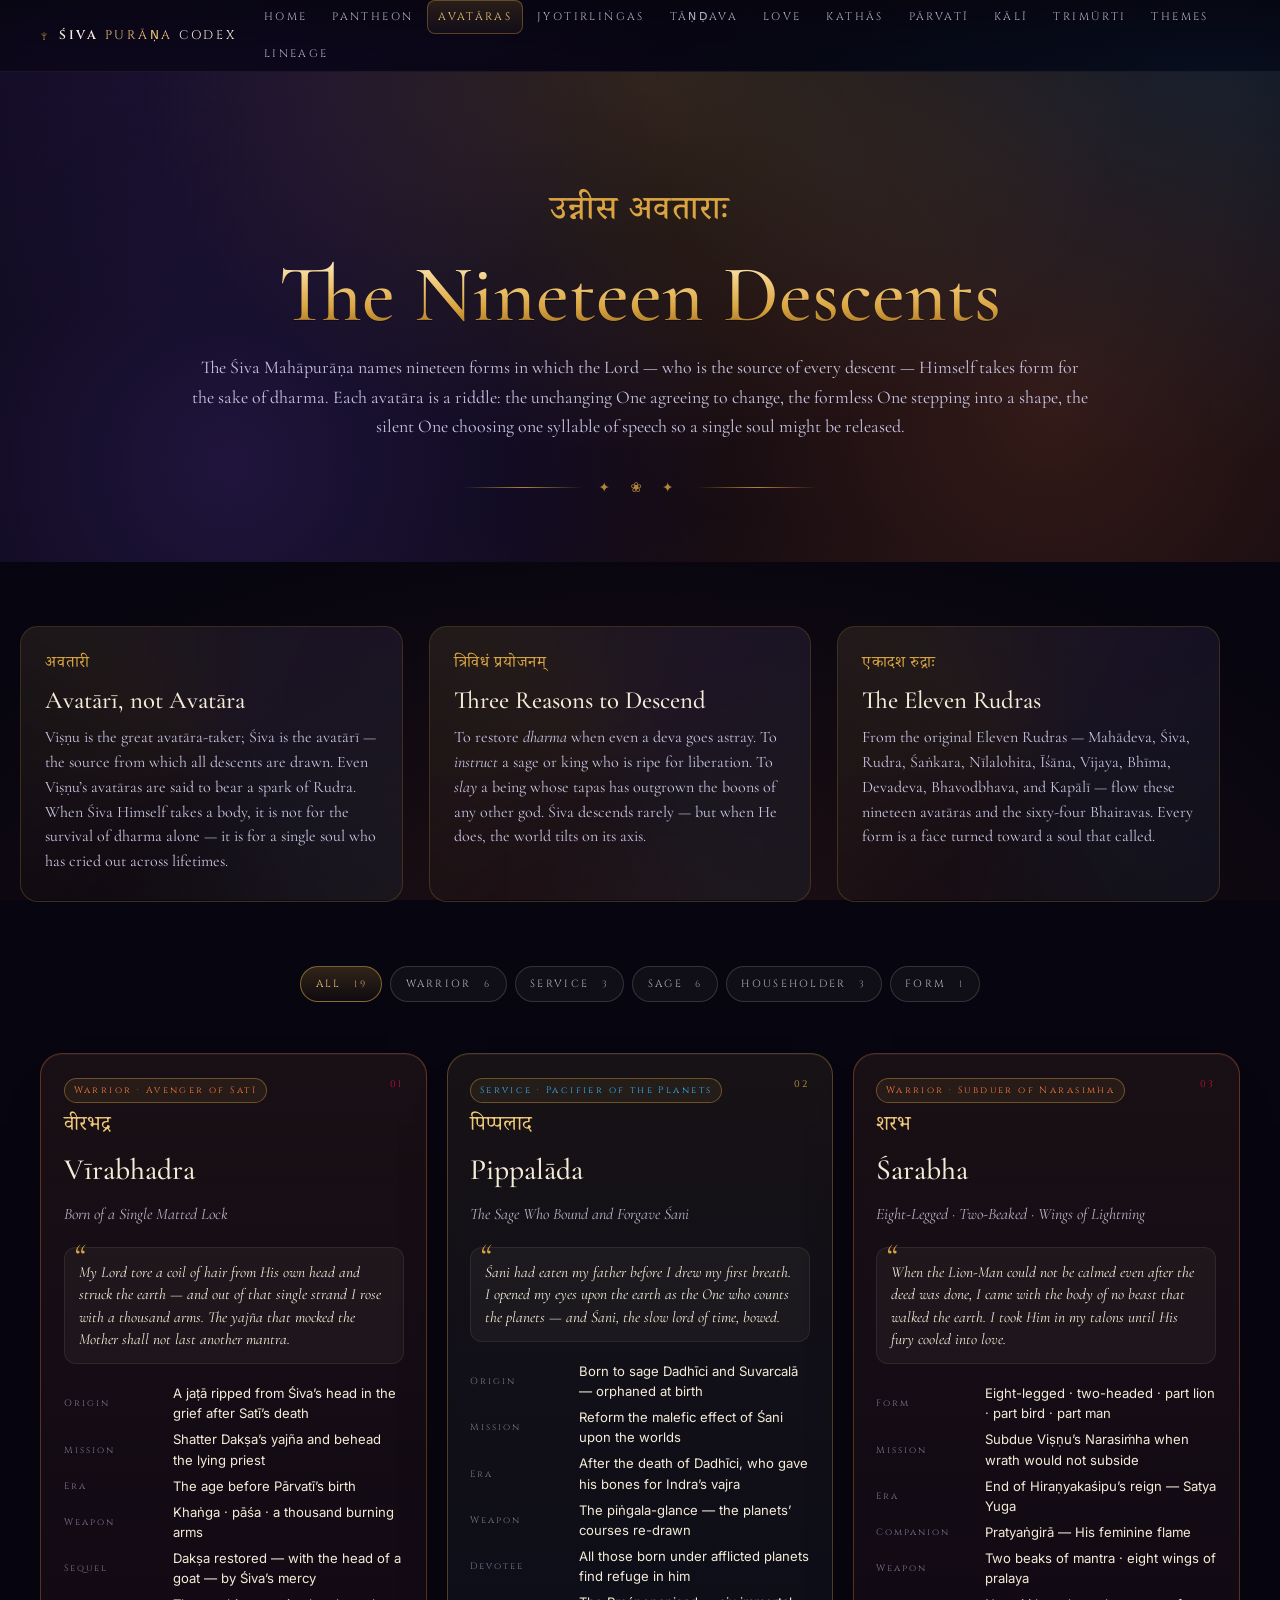
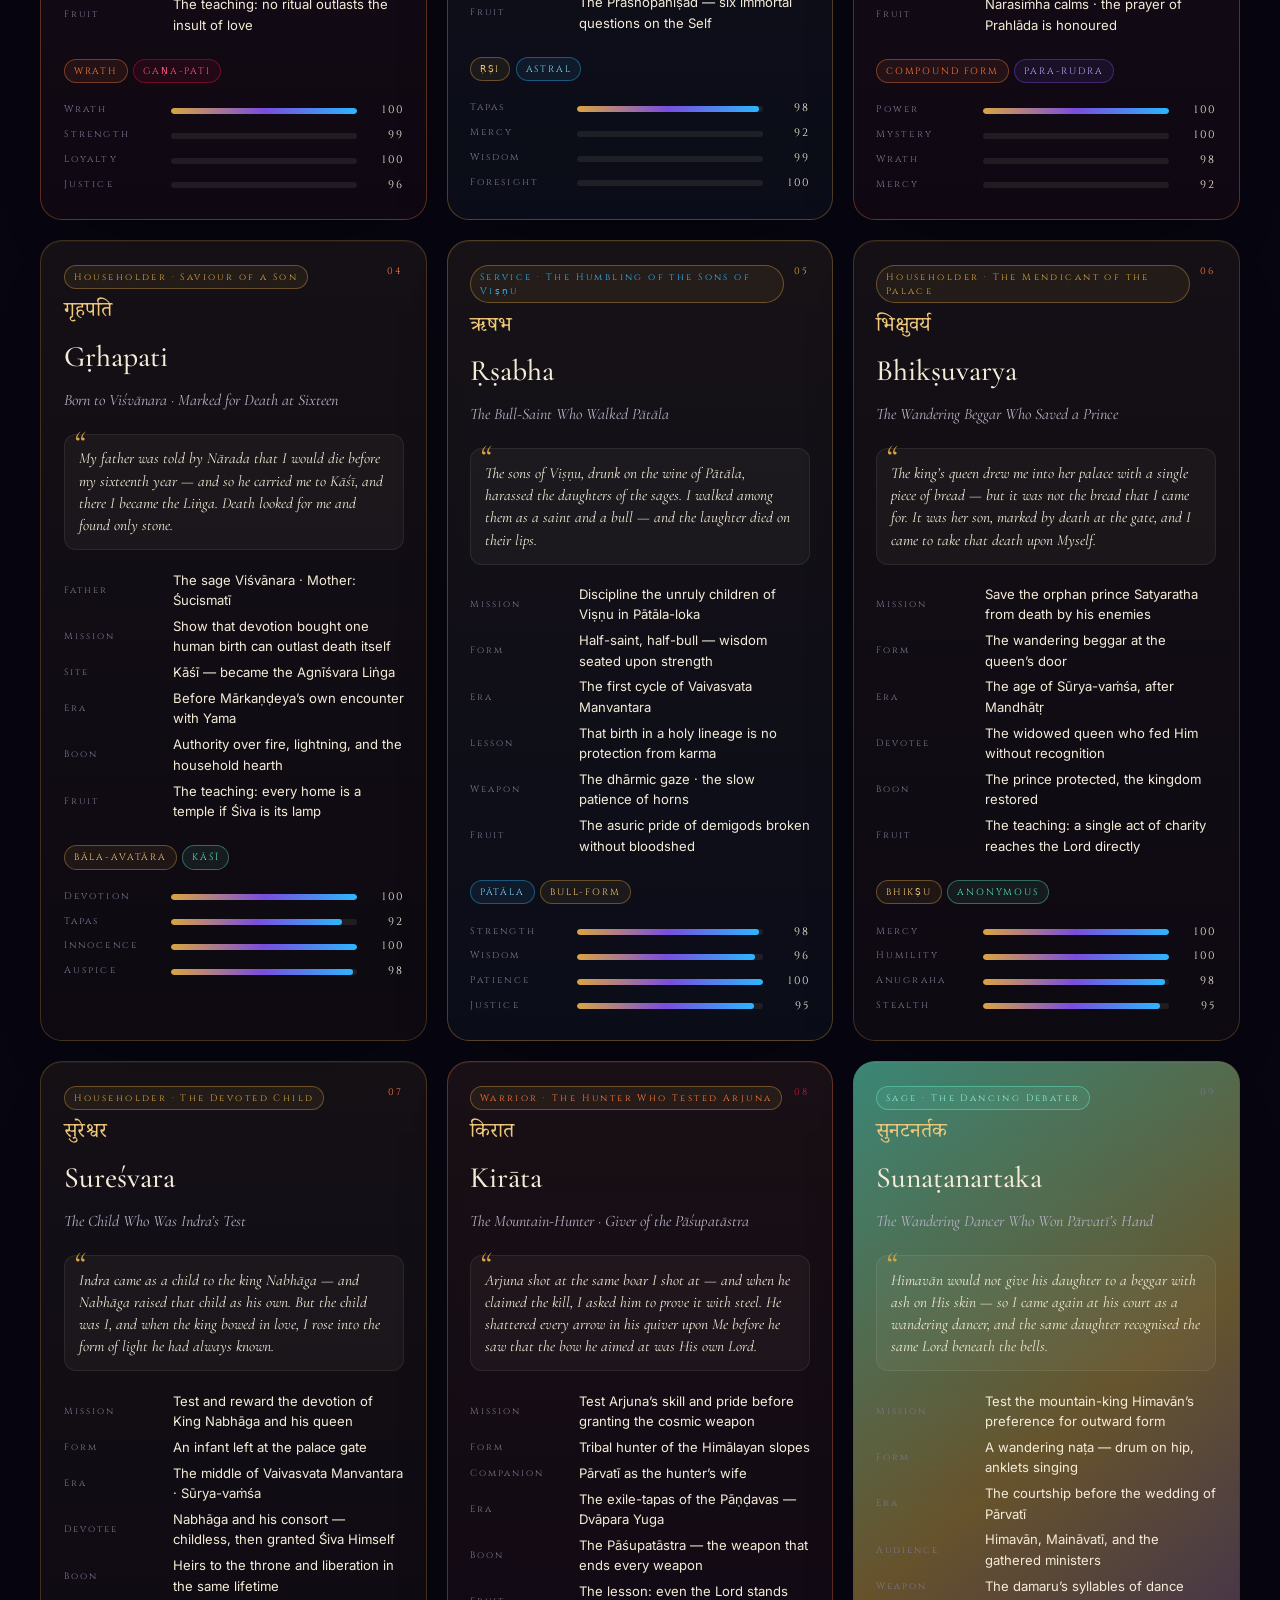
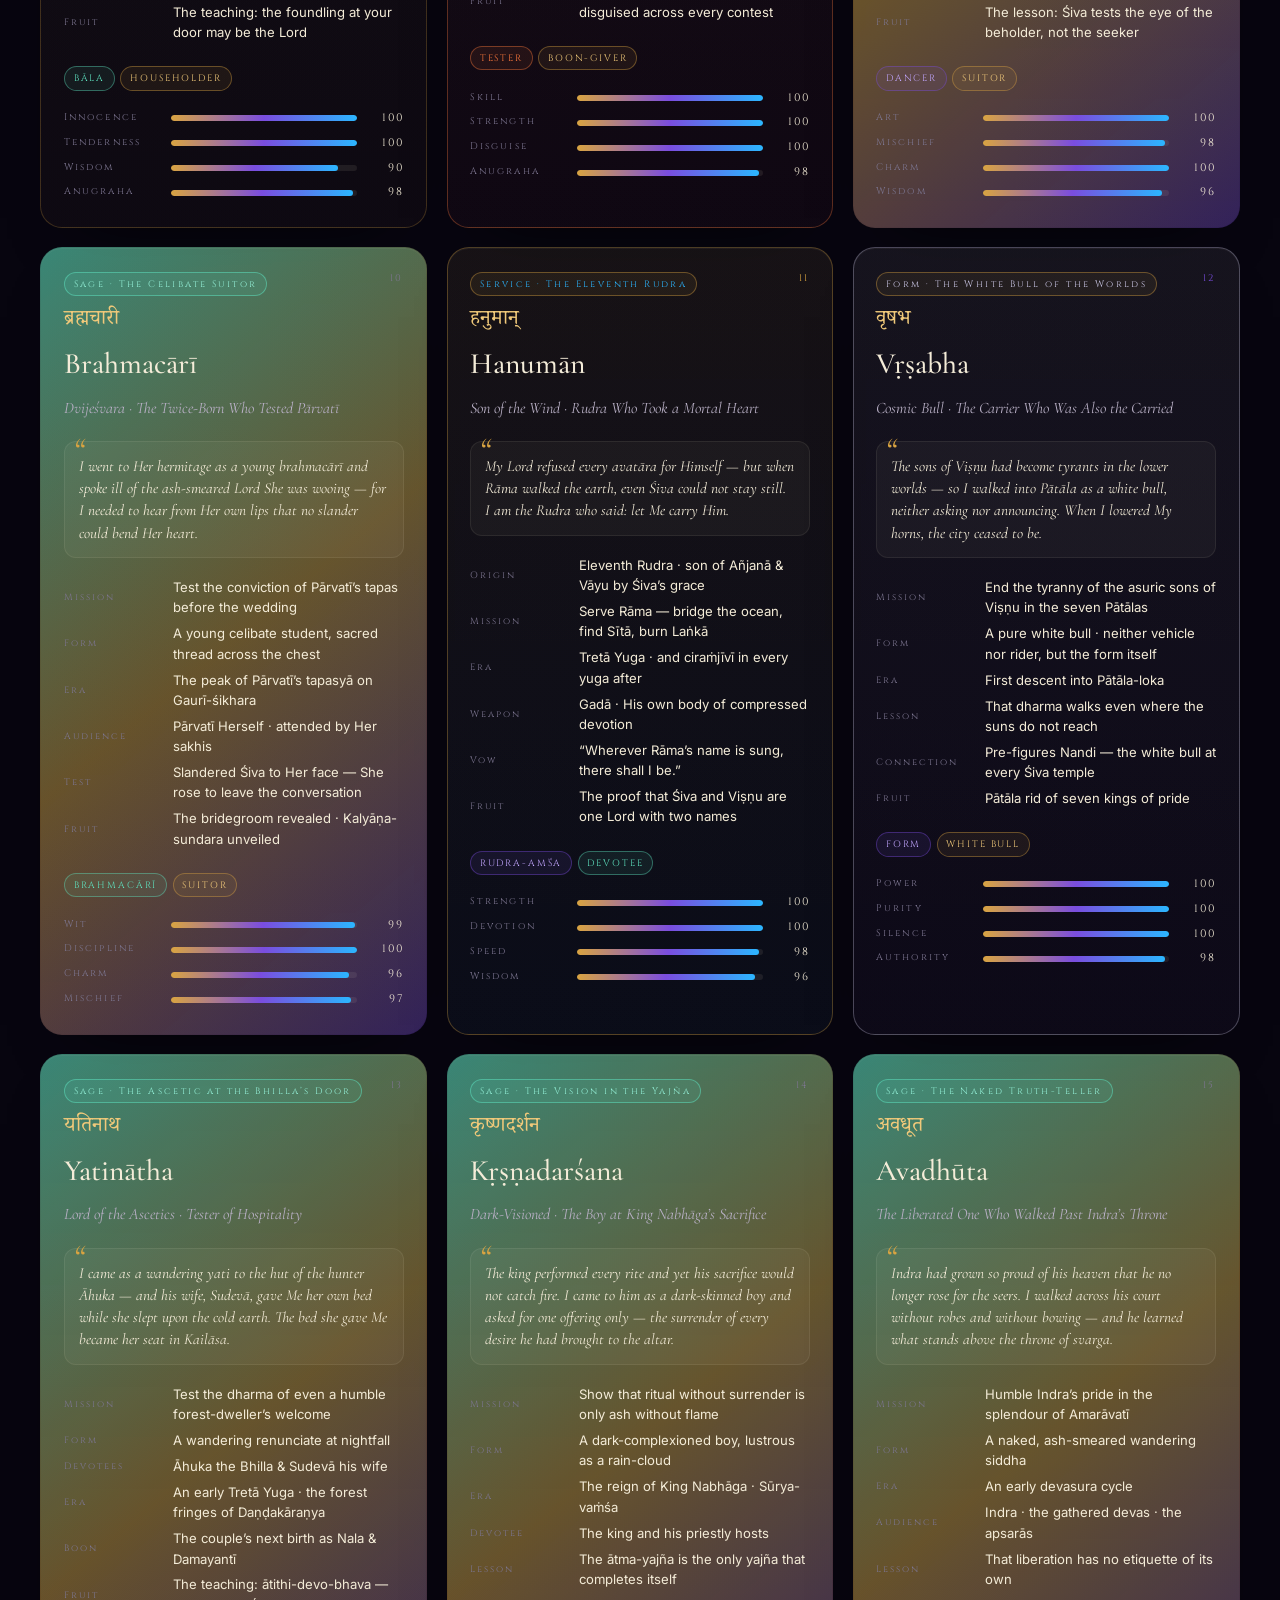
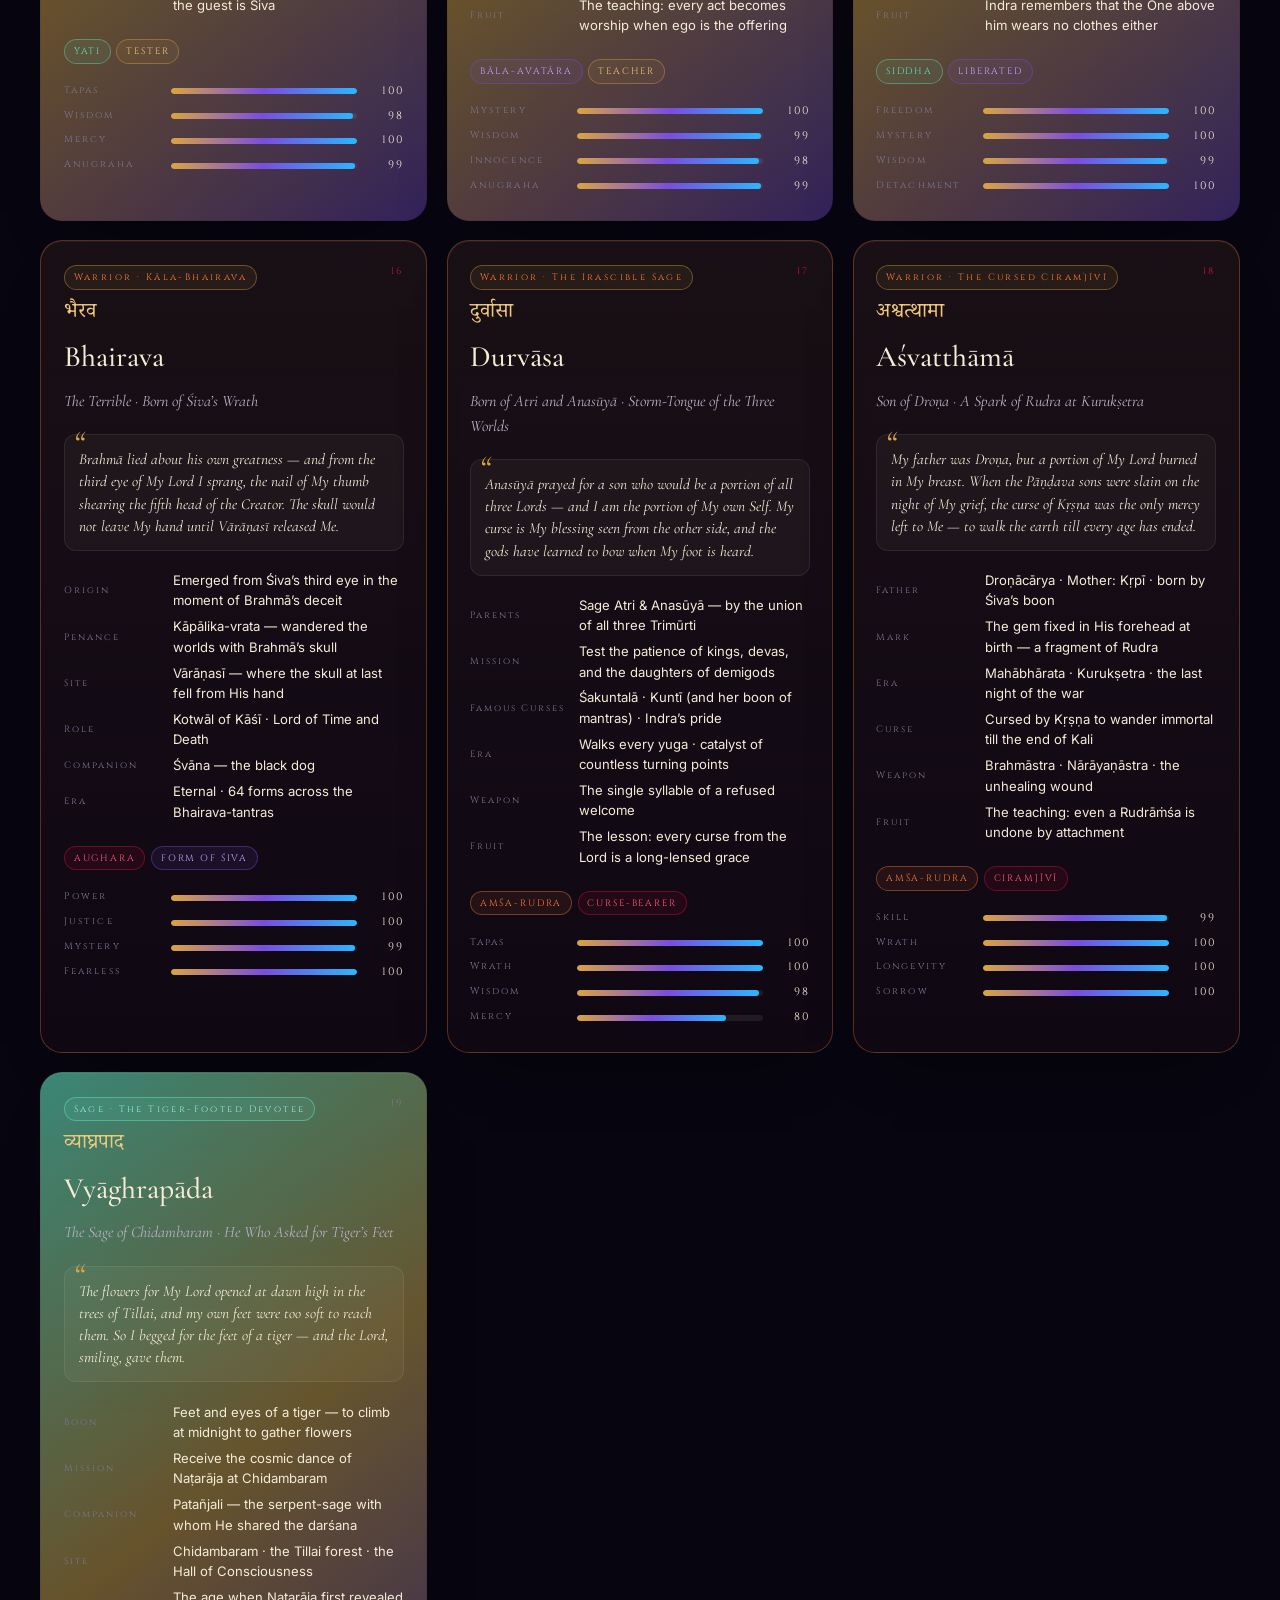
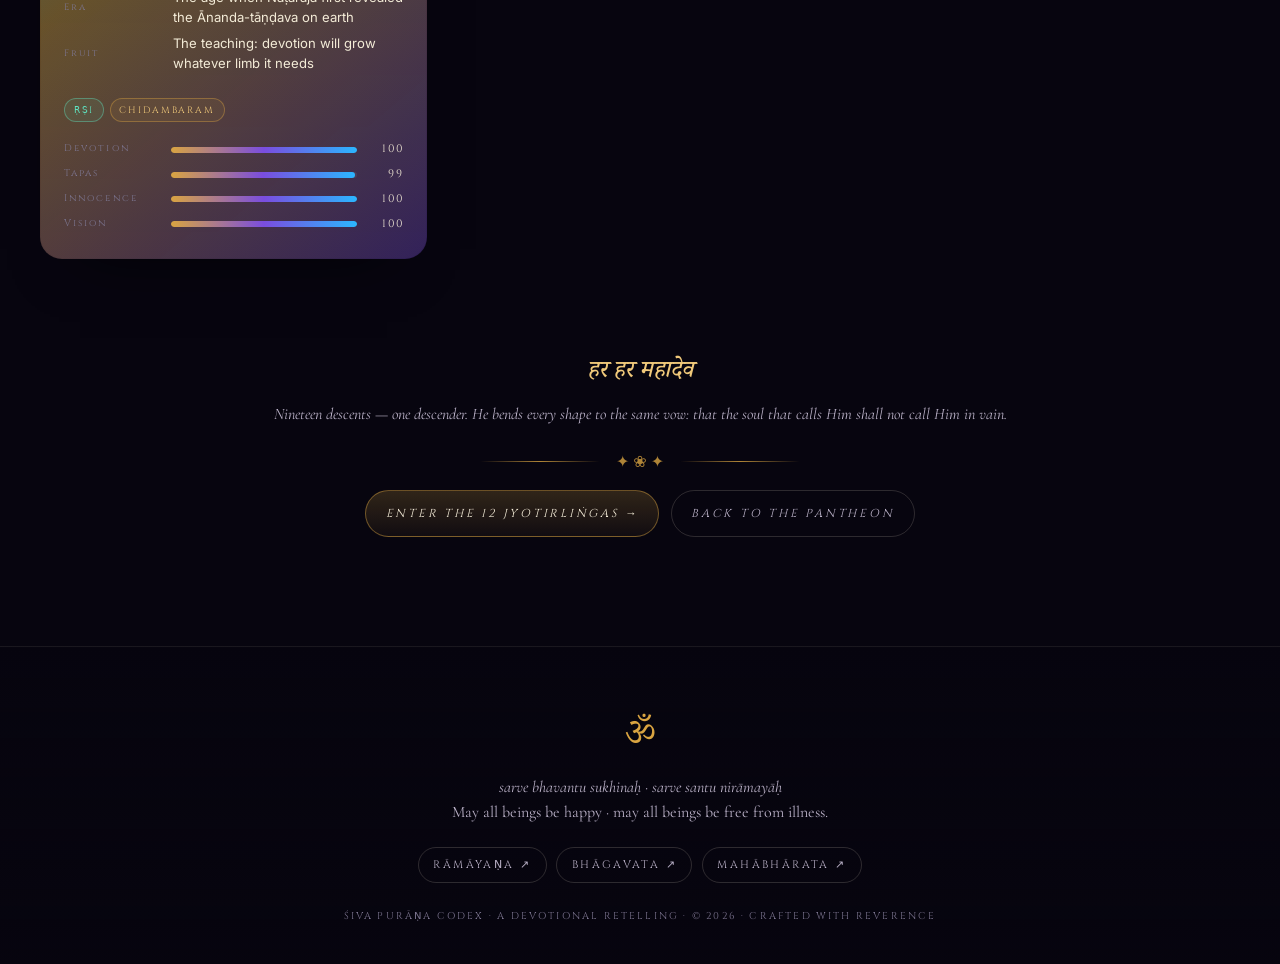
==== commit ed88a8c2: "Phase 12: polish — Themes nav backfill across 10 pages, OG/Twitter meta on all 12 pages, README rewr" ====
--- a/avatars.html
+++ b/avatars.html
@@ -6,6 +6,15 @@
   <title>The Nineteen Avatāras — Śiva Purāṇa Codex</title>
   <meta name="description" content="The 19 descents of Lord Śiva from the Śiva Mahāpurāṇa — Vīrabhadra, Pippalāda, Śarabha, Gṛhapati, Ṛṣabha, Bhikṣuvarya, Sureśvara, Kirāta, Sunaṭanartaka, Brahmacārī, Hanumān, Vṛṣabha, Yatinātha, Kṛṣṇadarśana, Avadhūta, Bhairava, Durvāsa, Aśvatthāmā, and Vyāghrapāda." />
   <meta name="theme-color" content="#07050f" />
+
+  <!-- Open Graph + Twitter -->
+  <meta property="og:type" content="website" />
+  <meta property="og:site_name" content="Śiva Purāṇa Codex" />
+  <meta property="og:title" content="The 19 Avatāras of Śiva — Śiva Purāṇa Codex" />
+  <meta property="og:description" content="The nineteen Rudra-avatāras — Vīrabhadra, Bhairava, Hanumān, Aśvatthāmā, Durvāsa, Śaraṅga, and the rest — each a face of Śiva’s wrath, compassion, or play." />
+  <meta name="twitter:card" content="summary" />
+  <meta name="twitter:title" content="The 19 Avatāras of Śiva" />
+  <meta name="twitter:description" content="Nineteen Rudra-avatāras with stories, attributes, and the Avatāri insight." />
 
   <!-- Fonts -->
   <link rel="preconnect" href="https://fonts.googleapis.com" />
@@ -51,6 +60,7 @@
           <li><a href="parvati.html">Pārvatī</a></li>
           <li><a href="kali.html">Kālī</a></li>
           <li><a href="trimurti.html">Trimūrti</a></li>
+          <li><a href="themes.html">Themes</a></li>
           <li><a href="lineage.html">Lineage</a></li>
         </ul>
       </nav>
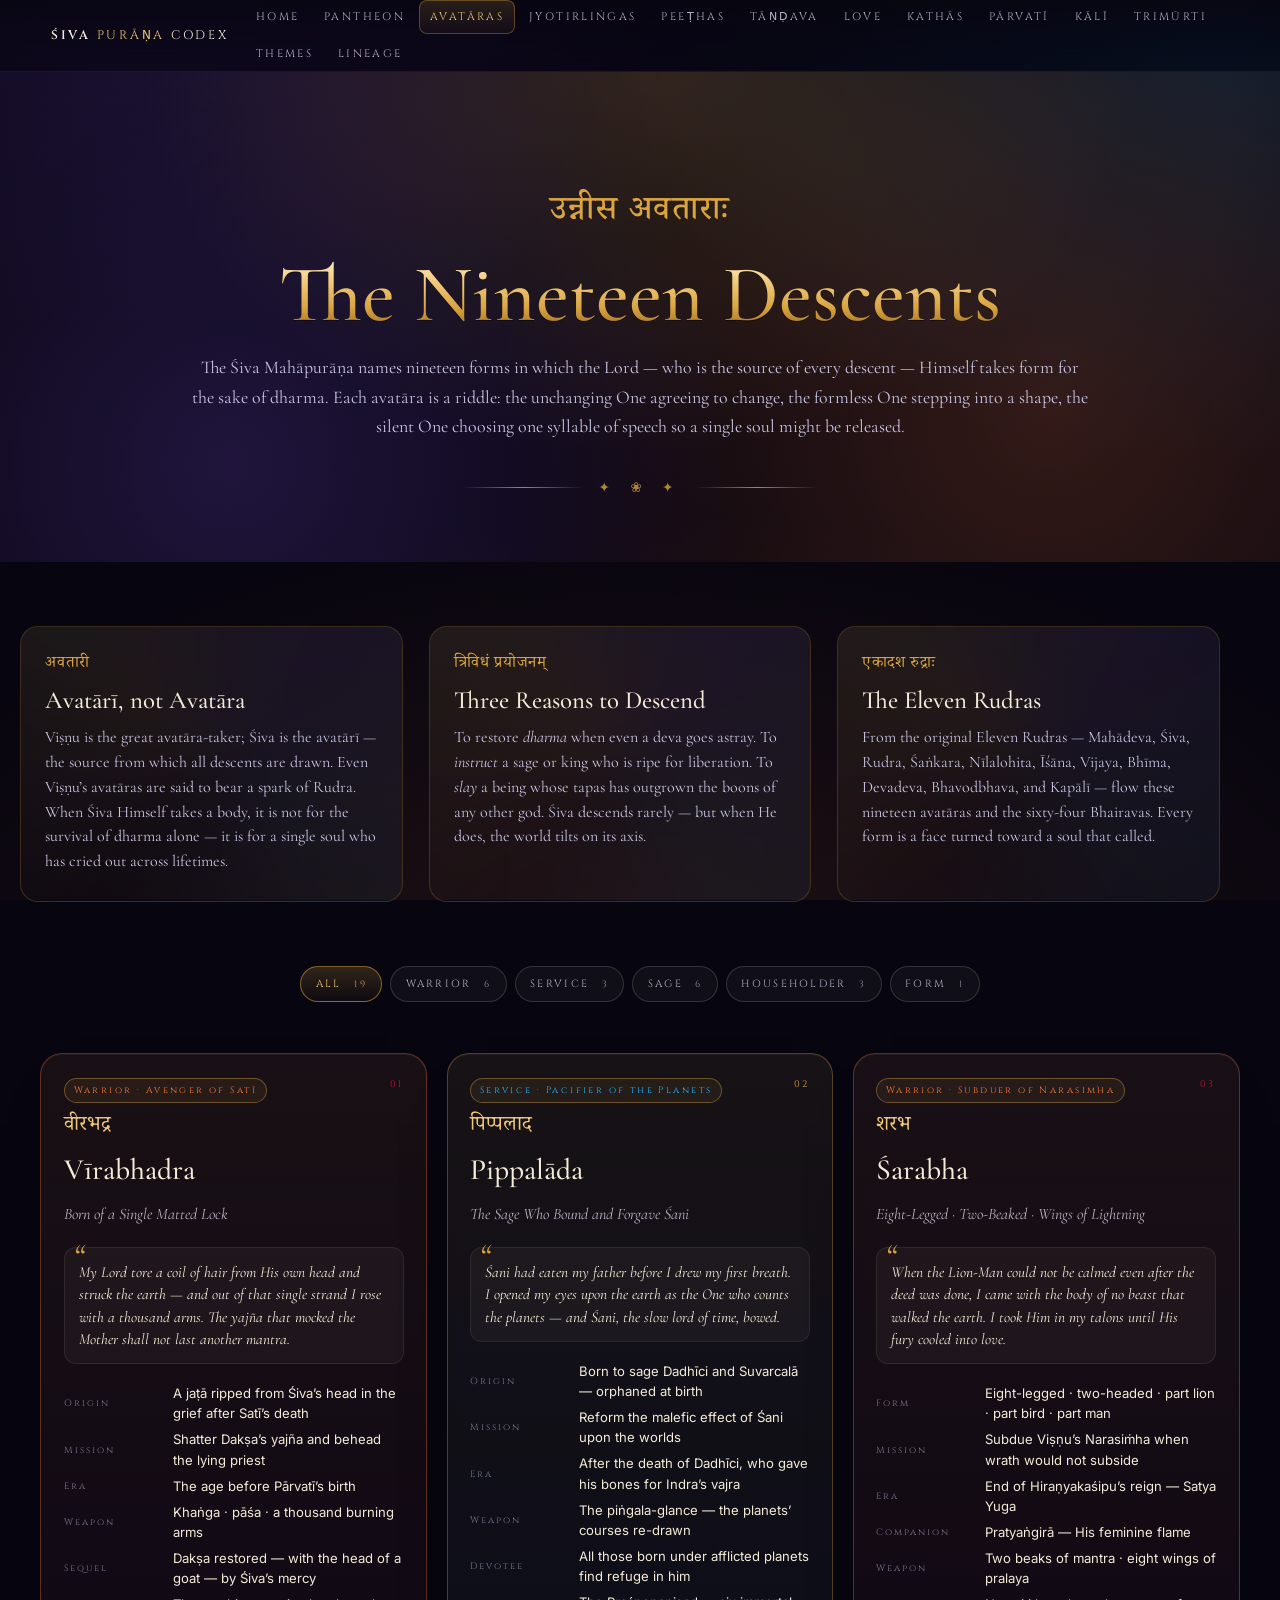
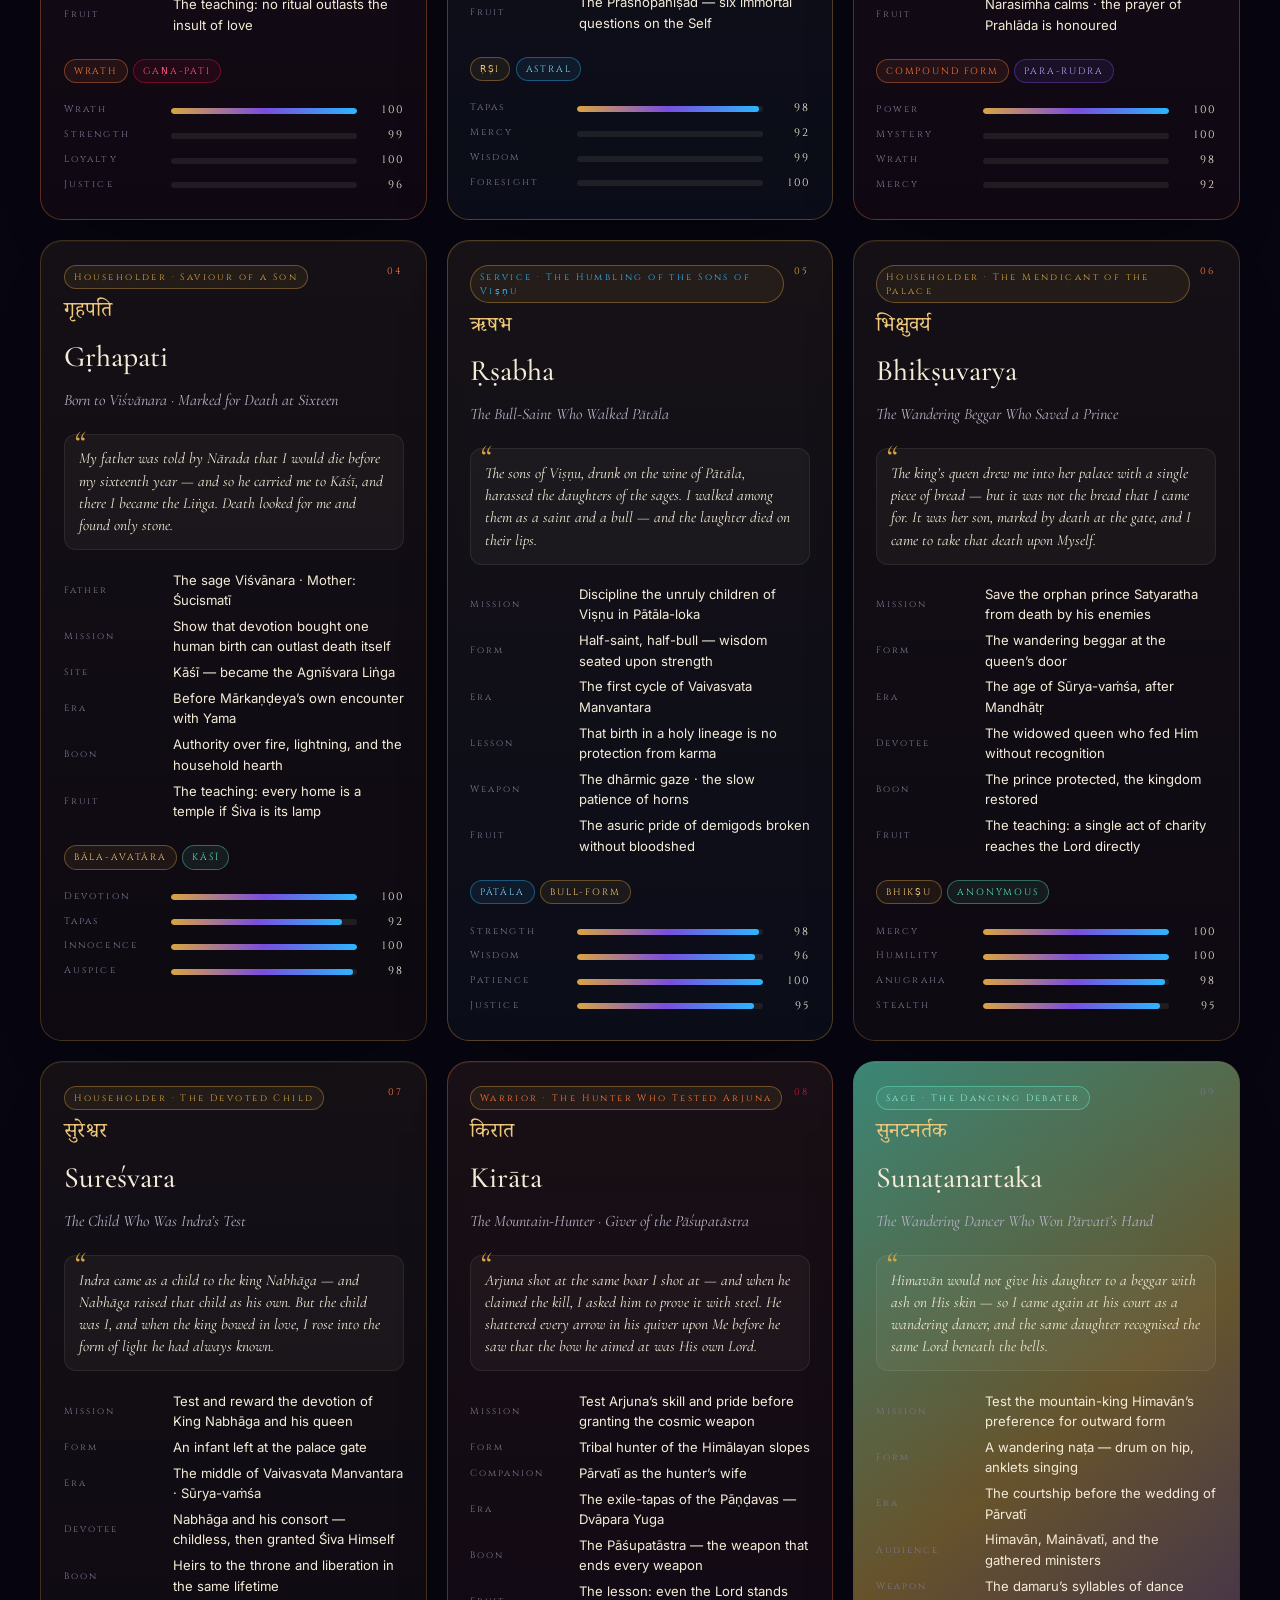
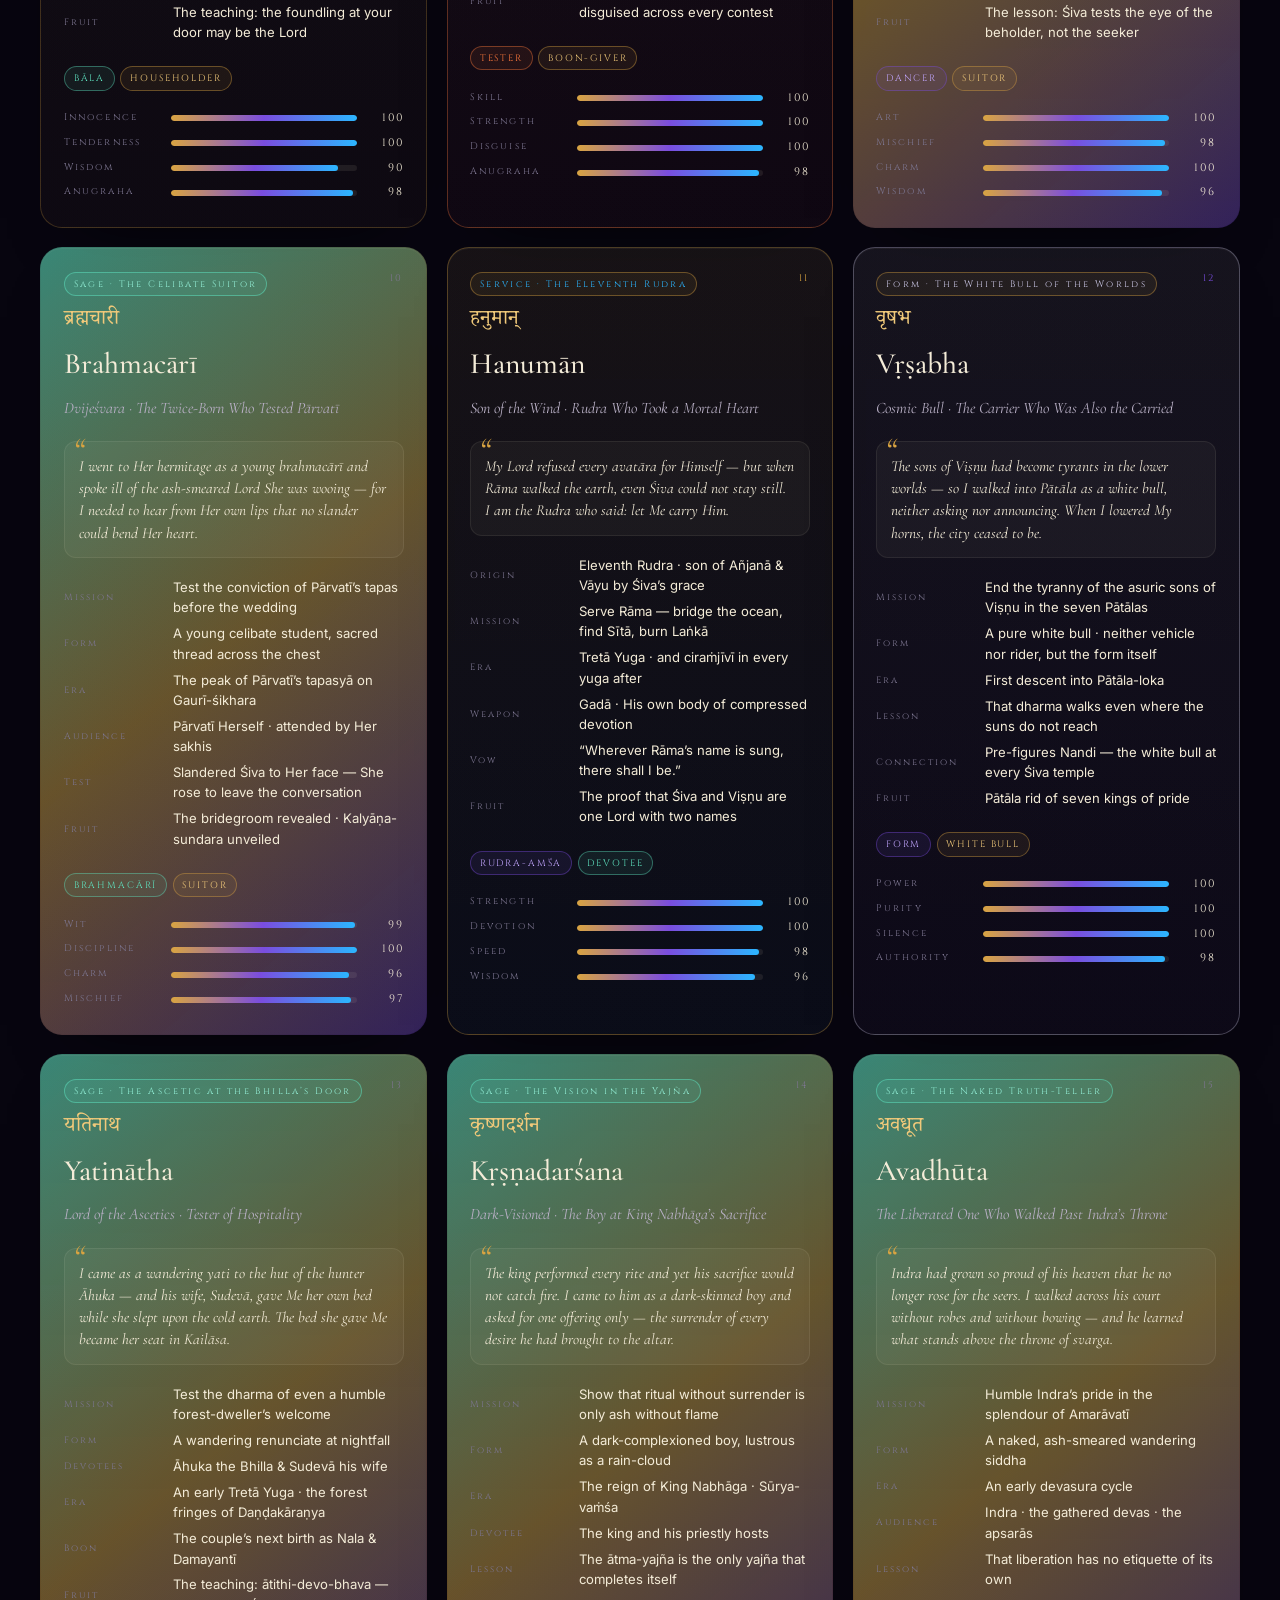
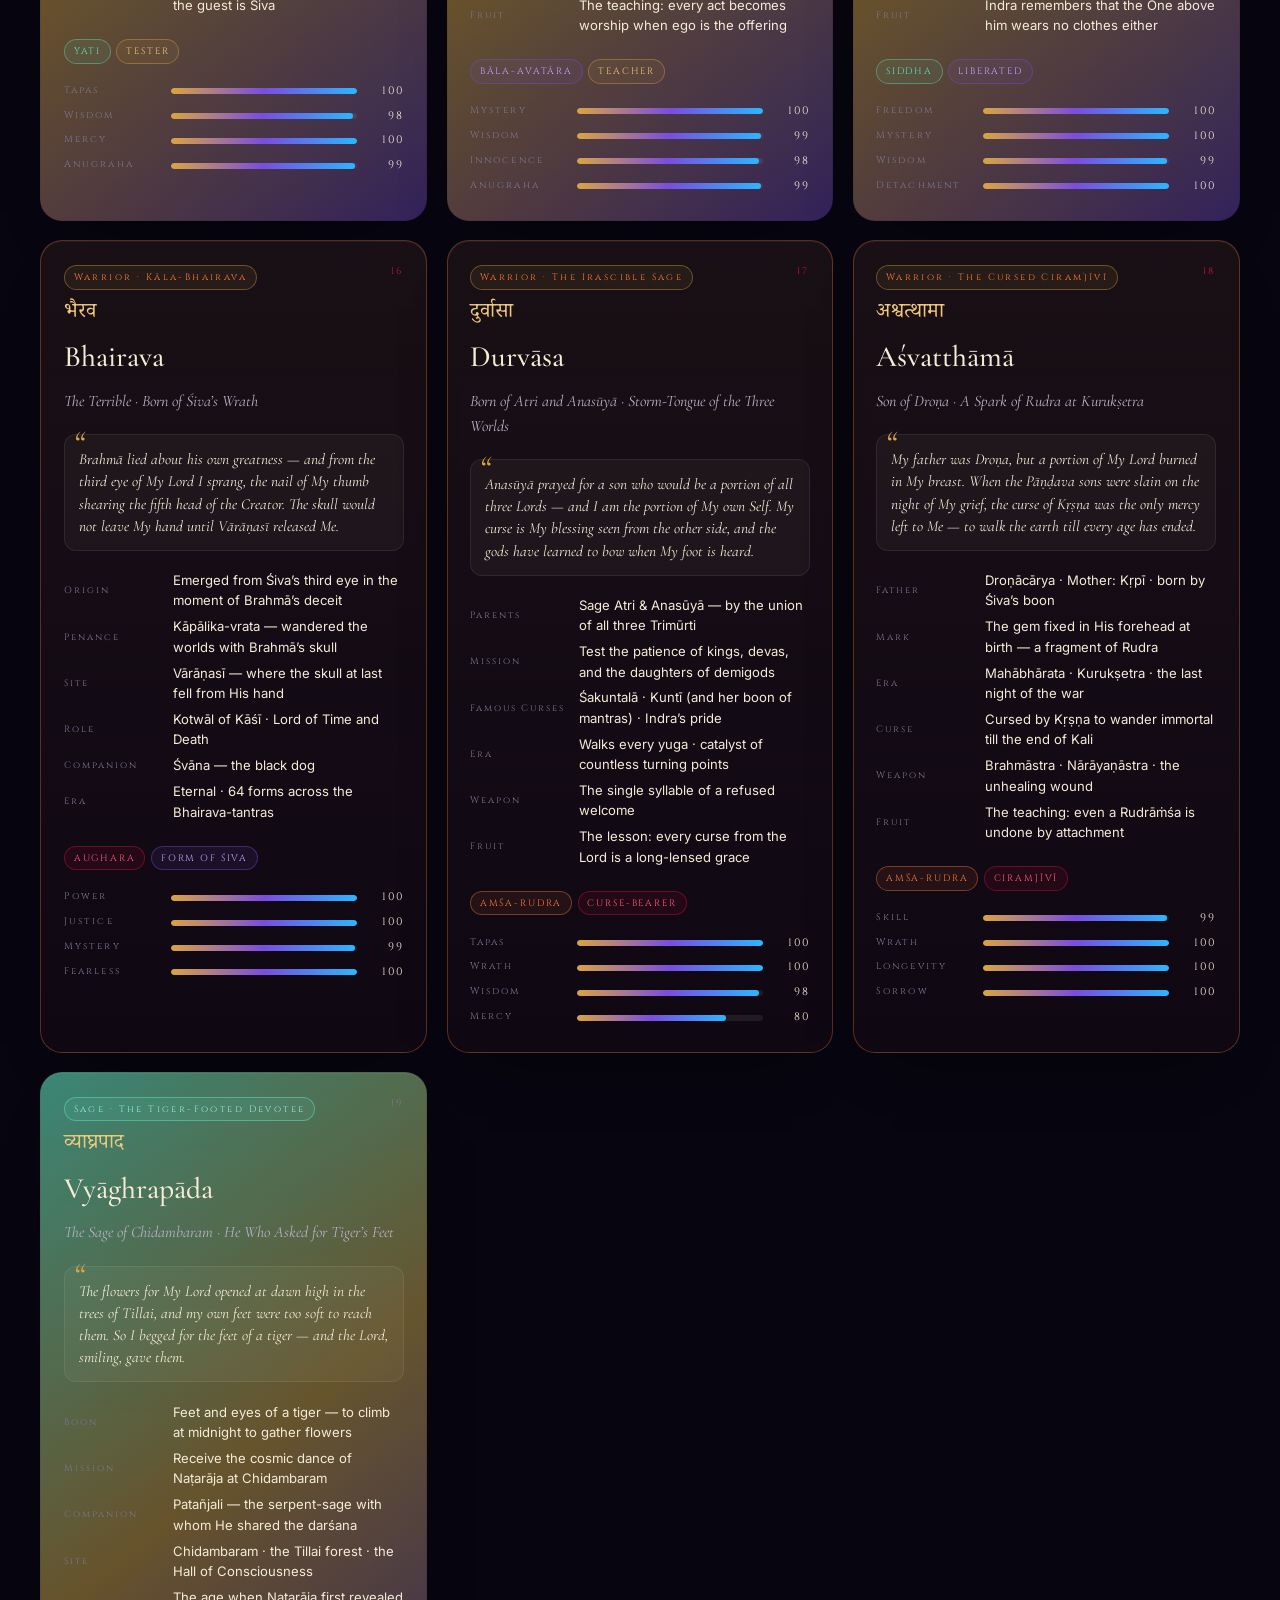
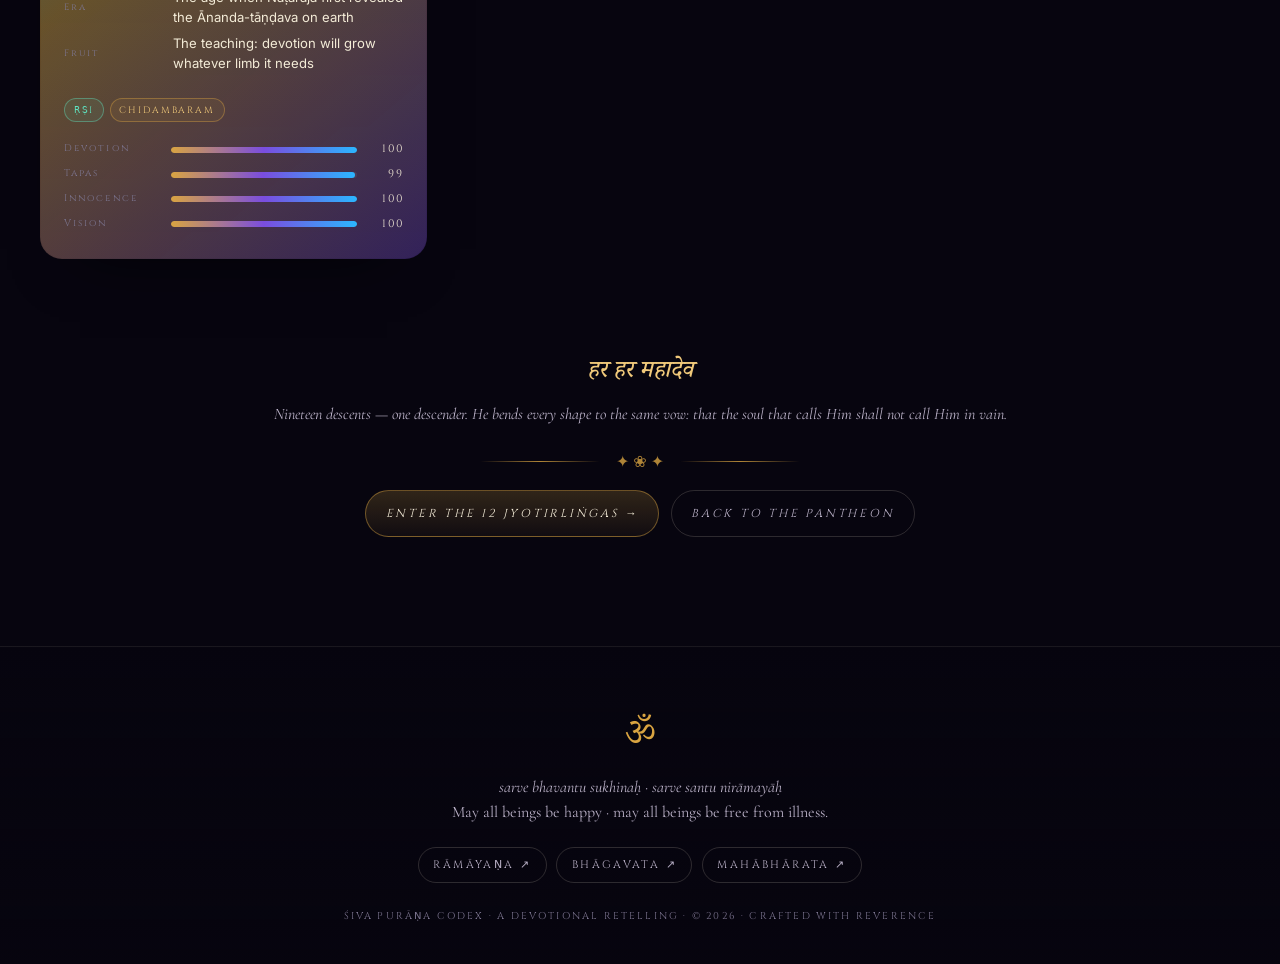
==== commit d0da7b37: "Phase 13: Add 3 birth katha-s (Ganesha, Kumara, Ayyappa) + 18 Ashtadasha Shakti Peethas page + 13-it" ====
--- a/avatars.html
+++ b/avatars.html
@@ -54,6 +54,7 @@
           <li><a href="characters.html">Pantheon</a></li>
           <li><a href="avatars.html" aria-current="page">Avatāras</a></li>
           <li><a href="jyotirlingas.html">Jyotirliṅgas</a></li>
+          <li><a href="shakti-peethas.html">Peeṭhas</a></li>
           <li><a href="tandava.html">Tāṇḍava</a></li>
           <li><a href="love-story.html">Love</a></li>
           <li><a href="stories.html">Kathās</a></li>
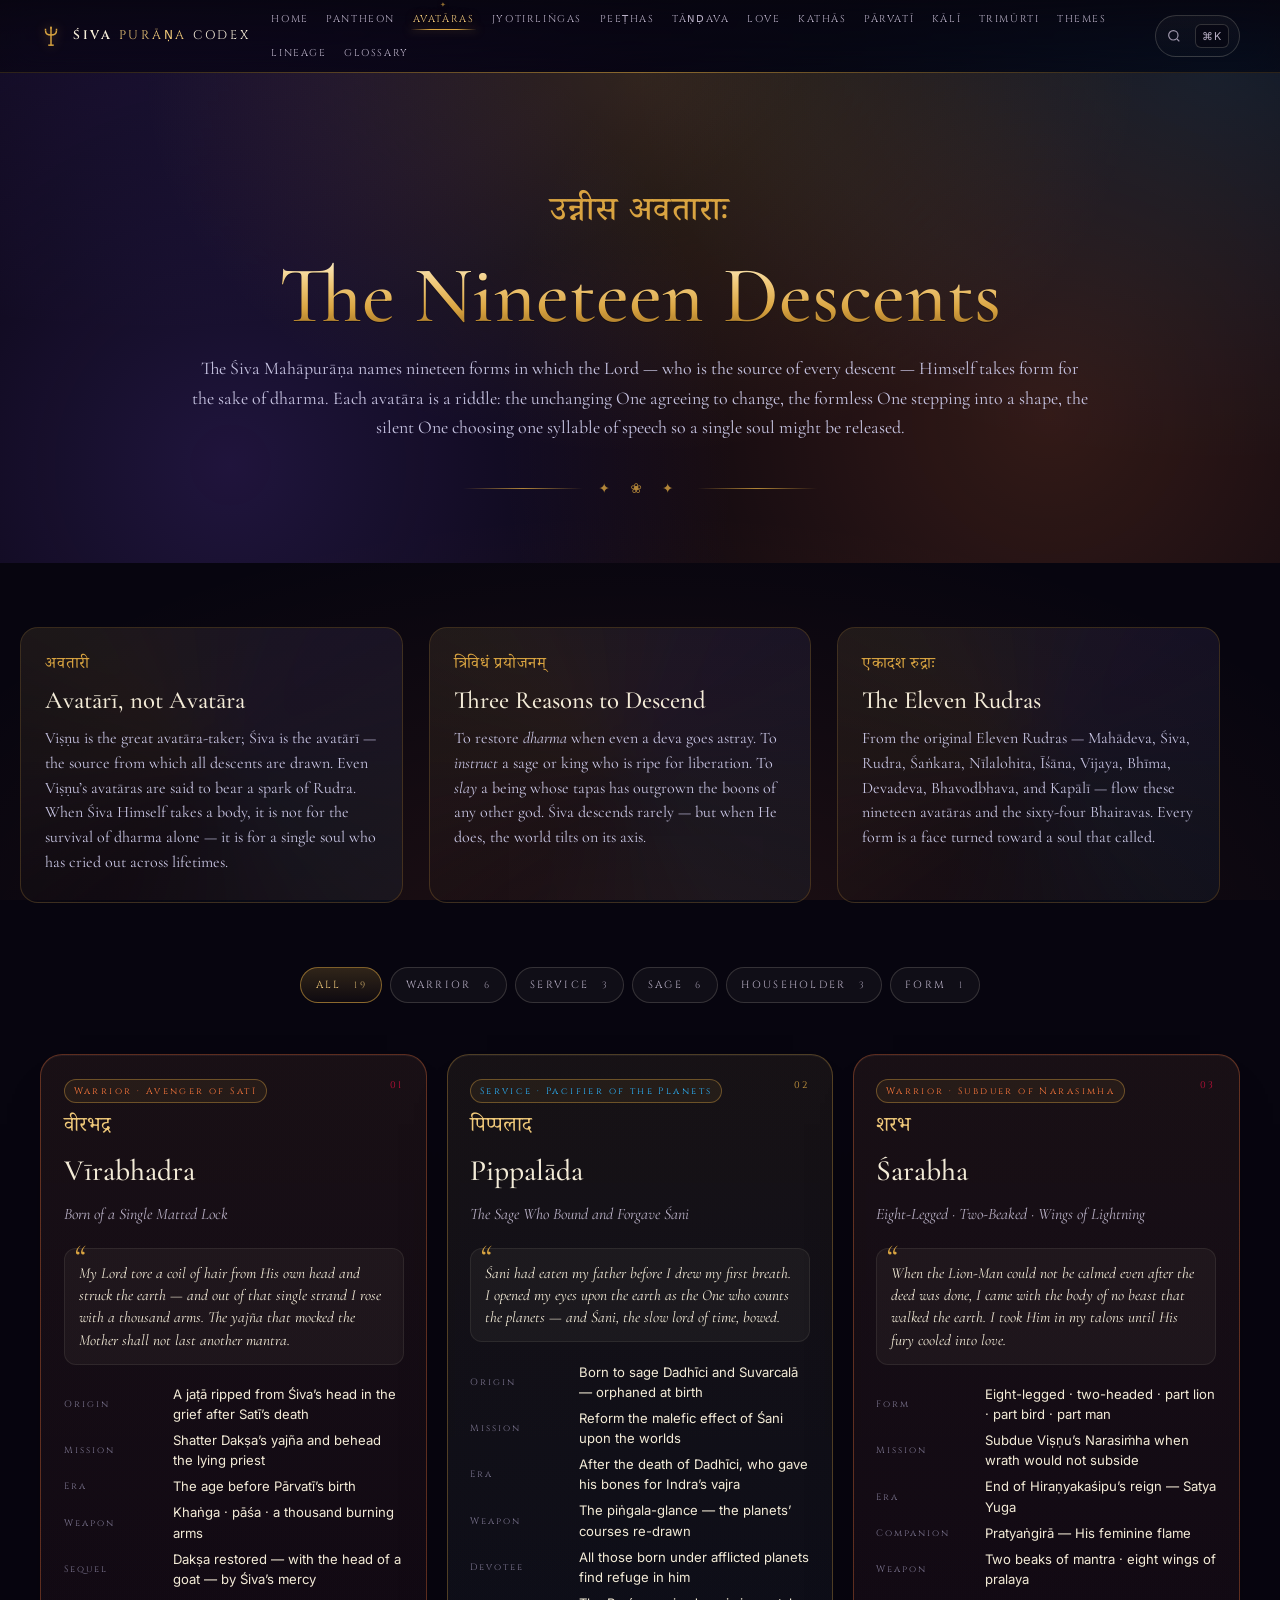
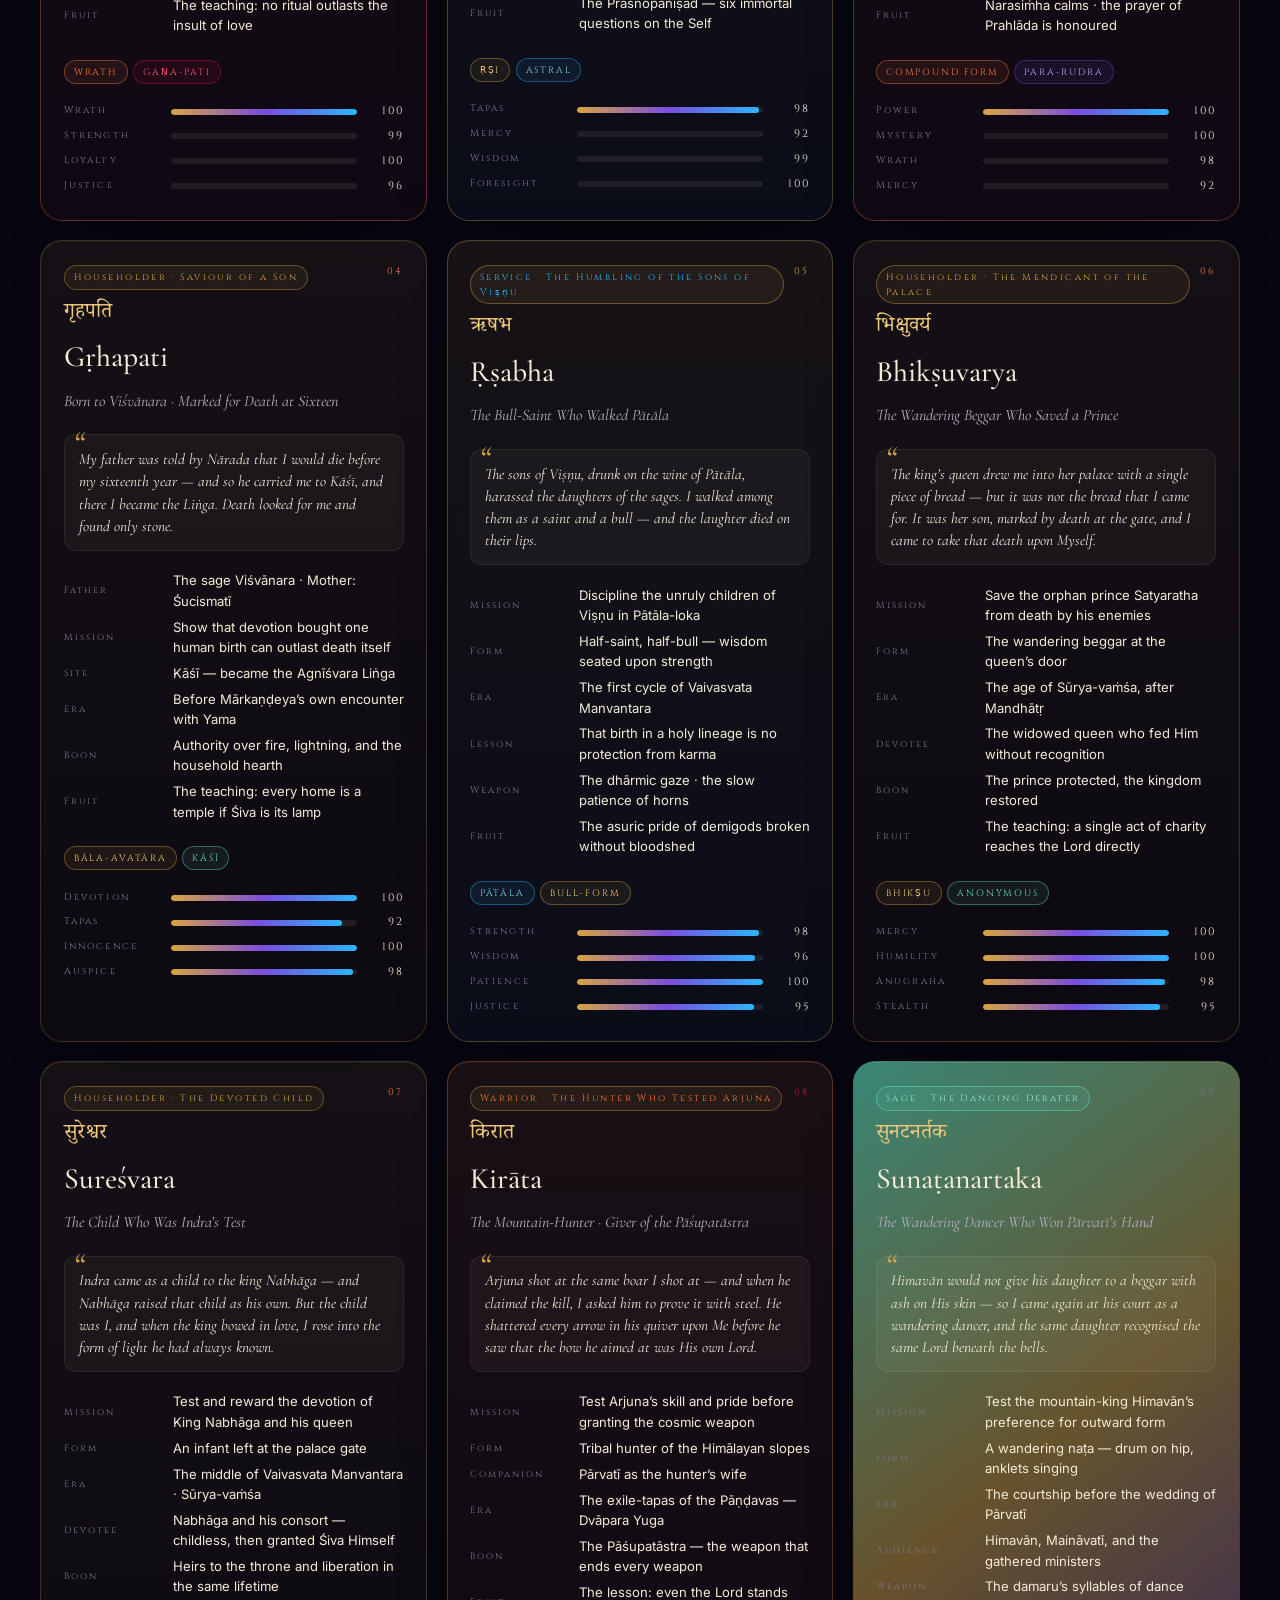
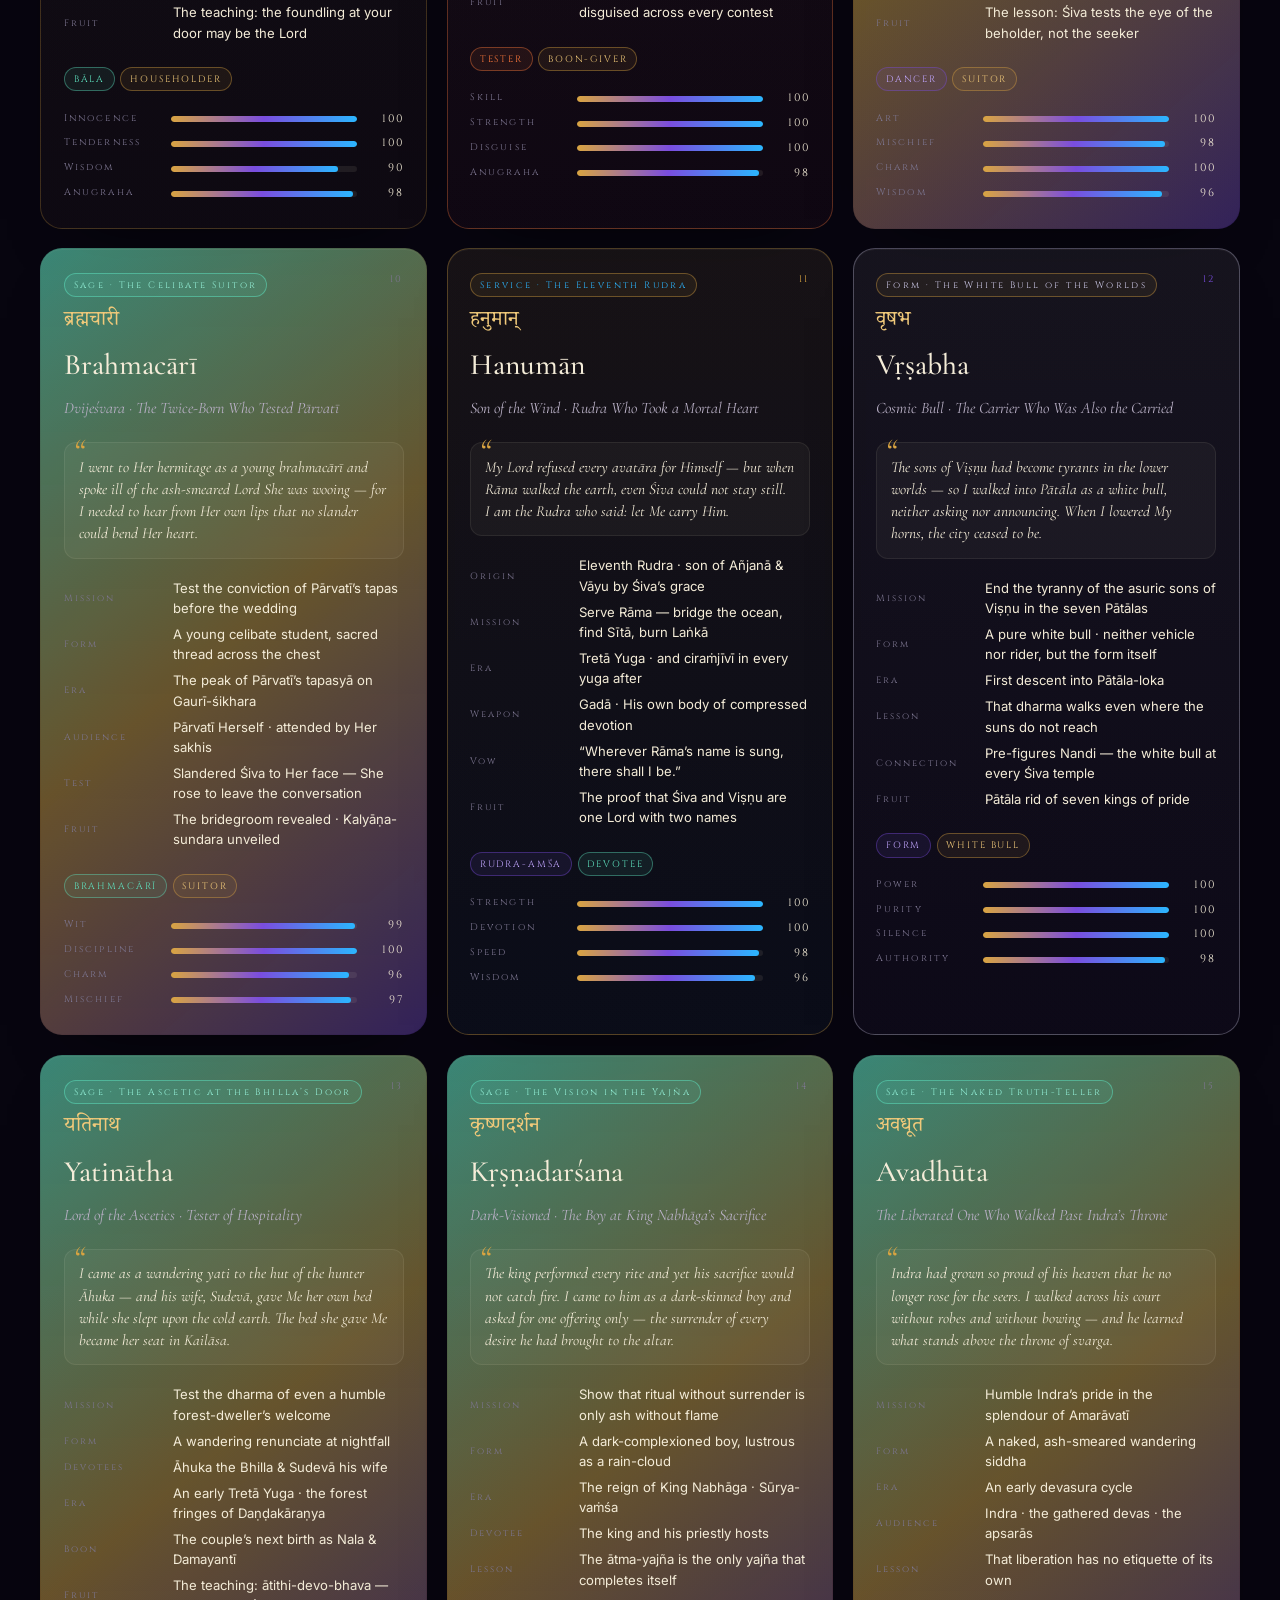
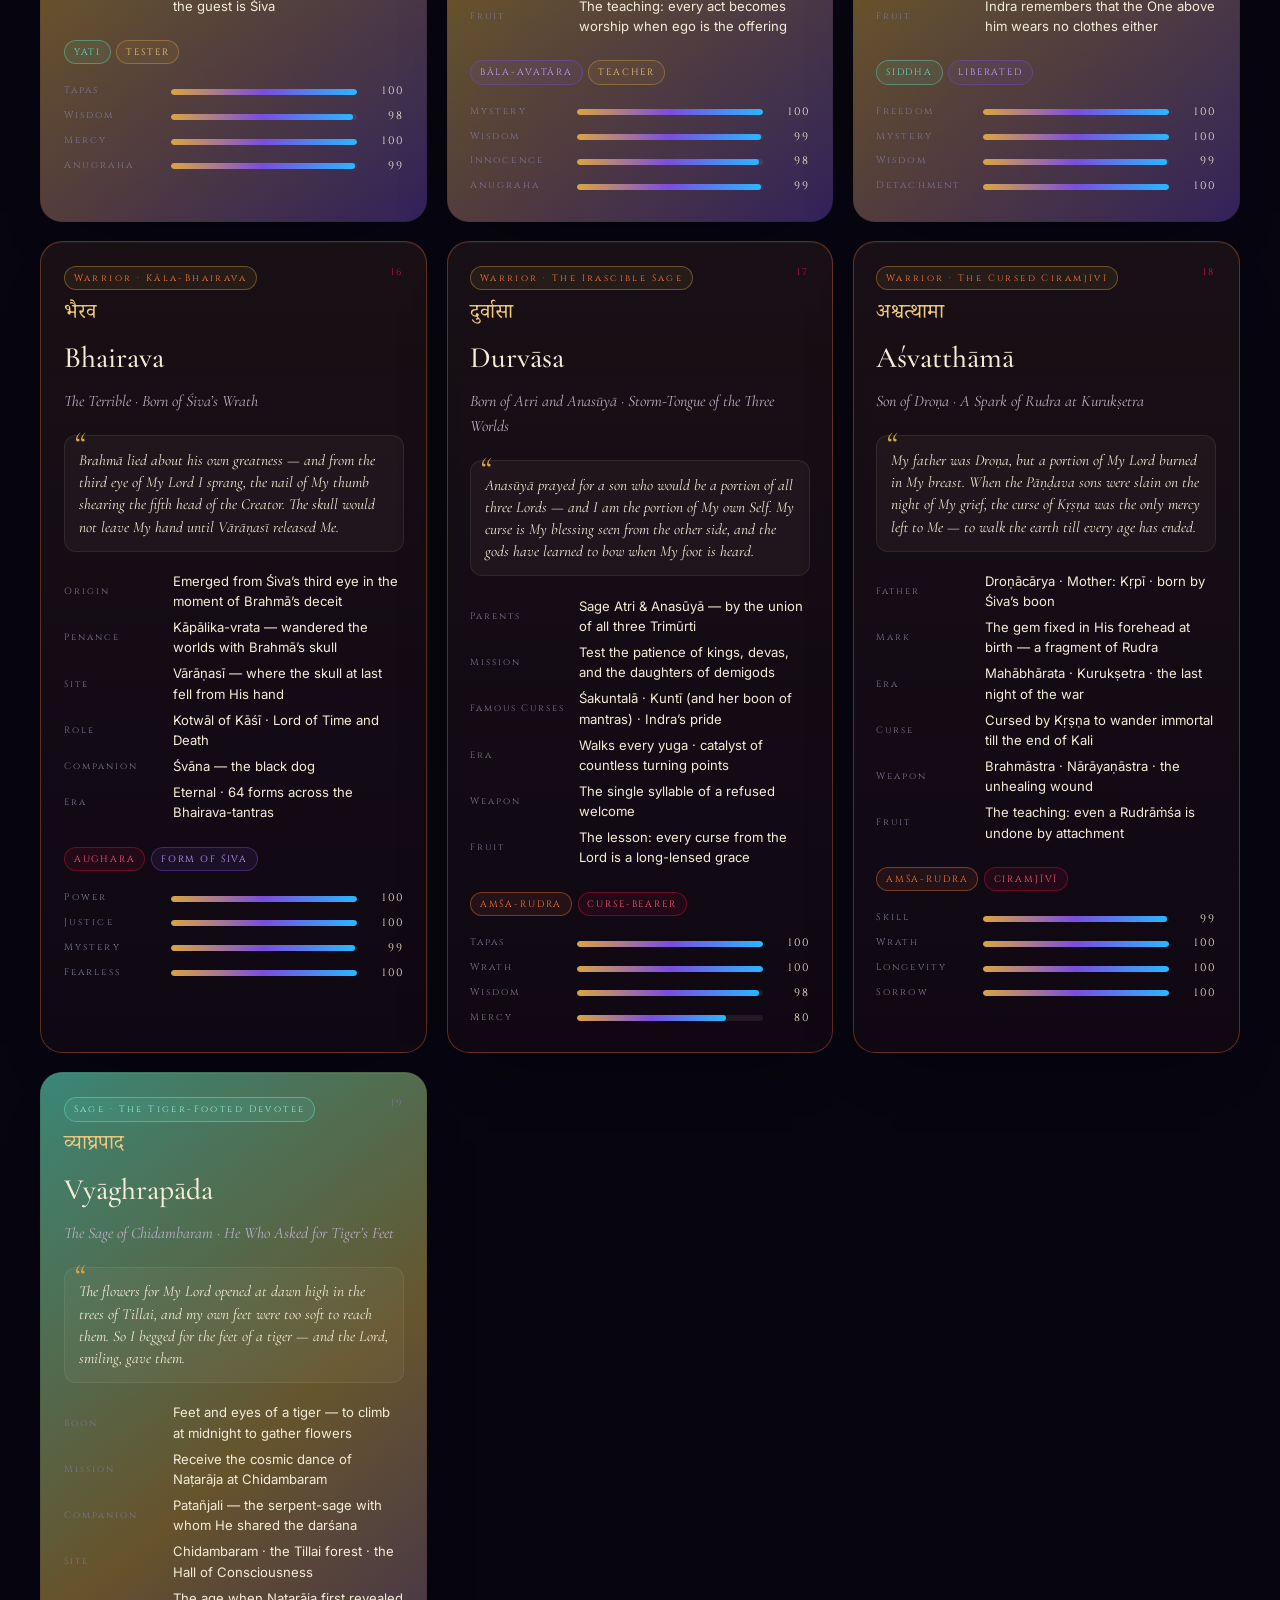
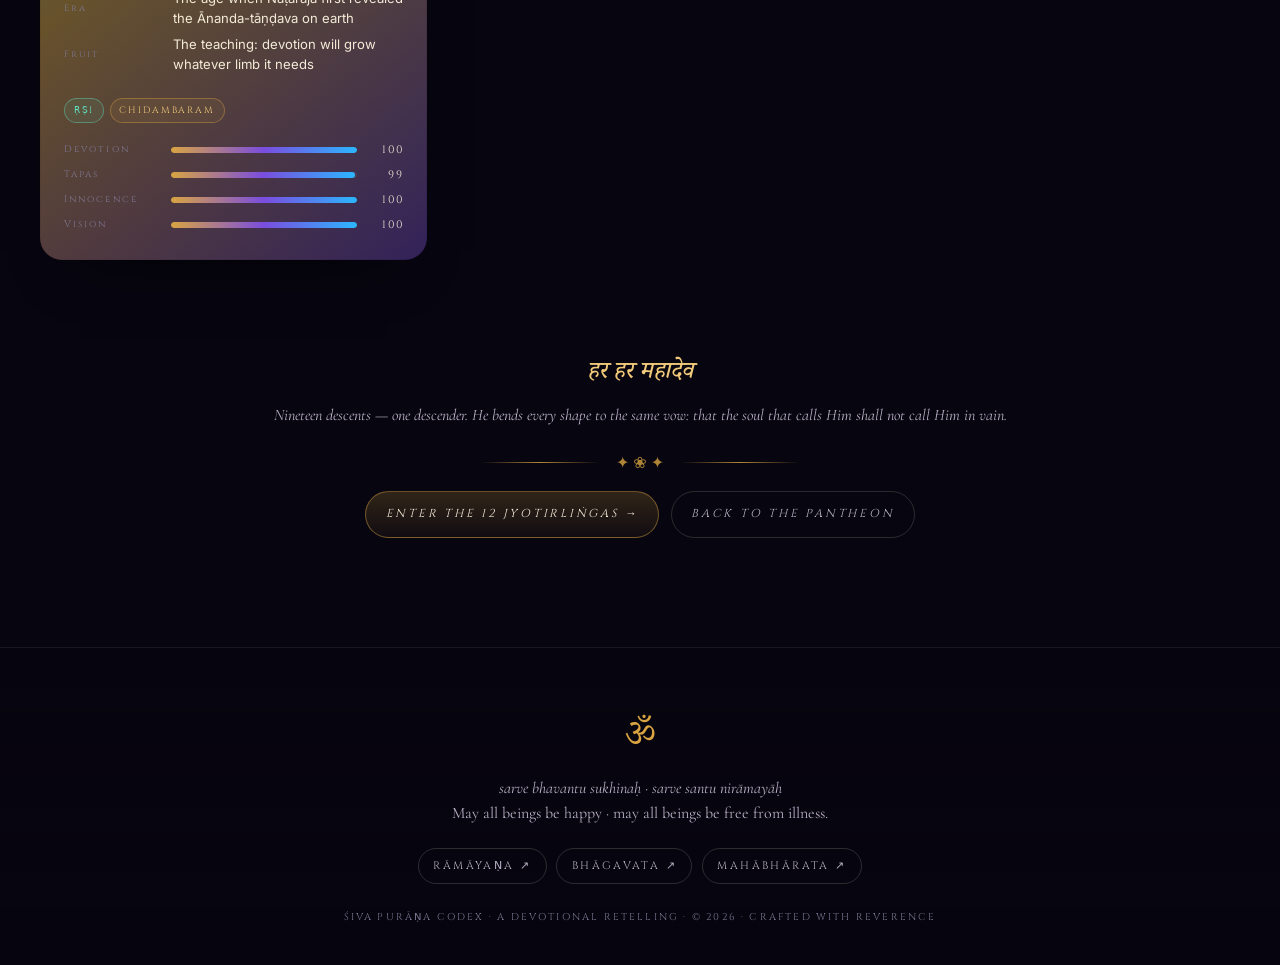
==== commit 45bd7d9a: "Phase 14: premium nav + client-side search palette + Codex Sabdakosa glossary" ====
--- a/avatars.html
+++ b/avatars.html
@@ -23,8 +23,7 @@
 
   <!-- Styles -->
   <link rel="stylesheet" href="assets/css/reset.css" />
-  <link rel="stylesheet" href="assets/css/global.css" />
-  <link rel="stylesheet" href="assets/css/pages/characters.css" />
+  <link rel="stylesheet" href="assets/css/global.css" />  <link rel="stylesheet" href="assets/css/search.css" />  <link rel="stylesheet" href="assets/css/pages/characters.css" />
   <link rel="stylesheet" href="assets/css/pages/avatars.css" />
 </head>
 <body>
@@ -63,8 +62,17 @@
           <li><a href="trimurti.html">Trimūrti</a></li>
           <li><a href="themes.html">Themes</a></li>
           <li><a href="lineage.html">Lineage</a></li>
+          <li><a href="glossary.html">Glossary</a></li>
         </ul>
       </nav>
+
+      <button class="search-btn" type="button" data-search-open aria-label="Search the codex" title="Press / or Ctrl+K">
+        <svg viewBox="0 0 24 24" fill="none" stroke="currentColor" stroke-width="1.8" aria-hidden="true">
+          <circle cx="11" cy="11" r="7"/><path d="m20 20-3.5-3.5"/>
+        </svg>
+        <span class="search-btn__label">Search</span>
+        <kbd class="search-btn__key">⌘K</kbd>
+      </button>
     </div>
   </header>
 
@@ -847,6 +855,7 @@
   </footer>
 
   <script src="assets/js/main.js" defer></script>
+  <script src="assets/js/search.js" defer></script>
   <script src="assets/js/characters.js" defer></script>
 </body>
 </html>
--- a/assets/css/global.css
+++ b/assets/css/global.css
@@ -168,17 +168,30 @@
   background: linear-gradient(90deg, transparent, var(--gold-trishul), transparent);
 }
 
-/* ---------- 5. Header / Navigation ---------- */
+/* ---------- 5. Header / Premium Navigation ---------- */
 .site-header {
   position: sticky; top: 0; z-index: 50;
-  backdrop-filter: blur(14px) saturate(140%);
-  -webkit-backdrop-filter: blur(14px) saturate(140%);
-  background: linear-gradient(180deg, rgba(7,5,15,.85), rgba(7,5,15,.55));
-  border-bottom: 1px solid var(--border-faint);
+  backdrop-filter: blur(18px) saturate(150%);
+  -webkit-backdrop-filter: blur(18px) saturate(150%);
+  background: linear-gradient(180deg, rgba(7,5,15,.88), rgba(7,5,15,.62));
+  border-bottom: 1px solid rgba(217,164,65,.18);
+  isolation: isolate;
+}
+/* gold hairline glow at bottom of header */
+.site-header::after {
+  content: "";
+  position: absolute; left: 0; right: 0; bottom: -1px; height: 1px;
+  background: linear-gradient(90deg,
+    transparent 0%,
+    rgba(217,164,65,0) 8%,
+    rgba(217,164,65,.55) 50%,
+    rgba(217,164,65,0) 92%,
+    transparent 100%);
+  pointer-events: none;
 }
 .site-header .shell {
-  display: flex; align-items: center; gap: 1rem;
-  min-height: 64px;
+  display: flex; align-items: center; gap: .8rem;
+  min-height: 72px;
 }
 
 .brand {
@@ -188,42 +201,121 @@
   font-size: .78rem;
   text-transform: uppercase;
   color: var(--ash-vibhuti);
-}
-.brand .trishul { width: 22px; height: 22px; color: var(--gold-trishul); }
+  flex-shrink: 0;
+  position: relative;
+}
+.brand .trishul {
+  width: 22px; height: 22px;
+  color: var(--gold-trishul);
+  filter: drop-shadow(0 0 6px rgba(217,164,65,.45));
+}
 .brand strong { font-weight: 600; }
 .brand em { font-style: normal; color: var(--gold-soft); }
 
+/* nav-toggle (mobile) */
 .nav-toggle {
-  margin-left: auto;
-  width: 40px; height: 40px;
+  width: 42px; height: 42px;
   display: none;
   align-items: center; justify-content: center;
-  border: 1px solid var(--border-soft); border-radius: 10px;
-  color: var(--ash-vibhuti);
-}
+  border: 1px solid rgba(244,236,216,.18);
+  border-radius: 10px;
+  background: linear-gradient(180deg, rgba(244,236,216,.04), rgba(244,236,216,.012));
+  color: var(--ash-vibhuti);
+  transition: border-color .25s var(--ease), color .25s var(--ease);
+}
+.nav-toggle:hover { border-color: var(--gold-trishul); color: var(--gold-trishul); }
 .nav-toggle svg { width: 20px; height: 20px; }
 
+/* primary nav */
 .site-nav { margin-left: auto; }
 .site-nav ul {
-  list-style: none; display: flex; align-items: center; gap: .15rem;
+  list-style: none;
+  display: flex; align-items: center;
+  gap: .1rem;
   flex-wrap: wrap;
 }
 .site-nav a {
+  position: relative;
   display: inline-block;
   font-family: var(--ff-caps);
-  font-size: .68rem;
-  letter-spacing: .22em;
+  font-size: .66rem;
+  letter-spacing: .20em;
   text-transform: uppercase;
-  padding: .55rem .7rem;
-  border-radius: 8px;
+  padding: .65rem .65rem .55rem;
   color: var(--ash-mute);
-  transition: color .25s var(--ease), background .25s var(--ease);
-}
-.site-nav a:hover { color: var(--ash-vibhuti); background: var(--surface-glass); }
+  transition: color .28s var(--ease);
+}
+/* hairline underline that grows on hover */
+.site-nav a::after {
+  content: "";
+  position: absolute;
+  left: 50%; right: 50%; bottom: .35rem;
+  height: 1px;
+  background: linear-gradient(90deg, transparent, var(--gold-trishul), transparent);
+  transition: left .35s var(--ease), right .35s var(--ease), opacity .25s var(--ease);
+  opacity: 0;
+}
+.site-nav a:hover {
+  color: var(--ash-vibhuti);
+}
+.site-nav a:hover::after {
+  left: .35rem; right: .35rem; opacity: .9;
+}
 .site-nav a[aria-current="page"] {
   color: var(--gold-soft);
-  background: linear-gradient(180deg, rgba(217,164,65,.16), rgba(217,164,65,.04));
-  box-shadow: inset 0 0 0 1px rgba(217,164,65,.35);
+  text-shadow: 0 0 12px rgba(217,164,65,.35);
+}
+.site-nav a[aria-current="page"]::after {
+  left: .35rem; right: .35rem; opacity: 1;
+  height: 1px;
+  background: linear-gradient(90deg, transparent, var(--gold-trishul) 30%, var(--gold-trishul) 70%, transparent);
+  box-shadow: 0 0 8px rgba(217,164,65,.6);
+}
+/* tiny star marker before active item */
+.site-nav a[aria-current="page"]::before {
+  content: "✦";
+  position: absolute;
+  left: 50%;
+  top: -2px;
+  transform: translateX(-50%);
+  font-size: .42rem;
+  color: var(--gold-trishul);
+  opacity: .65;
+}
+
+/* ---------- 5b. Search trigger button ---------- */
+.search-btn {
+  display: inline-flex; align-items: center; gap: .55rem;
+  padding: .5rem .85rem .5rem .7rem;
+  border: 1px solid rgba(244,236,216,.18);
+  border-radius: var(--radius-pill);
+  background: linear-gradient(180deg, rgba(244,236,216,.04), rgba(244,236,216,.012));
+  color: var(--ash-mute);
+  font-family: var(--ff-ui);
+  font-size: .82rem;
+  letter-spacing: .02em;
+  cursor: pointer;
+  flex-shrink: 0;
+  transition: border-color .25s var(--ease), color .25s var(--ease), background .25s var(--ease);
+}
+.search-btn:hover {
+  color: var(--ash-vibhuti);
+  border-color: var(--gold-trishul);
+  background: linear-gradient(180deg, rgba(217,164,65,.10), rgba(217,164,65,.02));
+}
+.search-btn svg { width: 16px; height: 16px; opacity: .85; }
+.search-btn__label { display: inline; }
+.search-btn__key {
+  display: inline-flex; align-items: center;
+  font-family: var(--ff-ui);
+  font-size: .68rem;
+  letter-spacing: .04em;
+  padding: .15rem .42rem;
+  border-radius: 6px;
+  border: 1px solid rgba(244,236,216,.18);
+  background: rgba(7,5,15,.55);
+  color: var(--ash-mute);
+  margin-left: .25rem;
 }
 
 /* ---------- 6. Buttons ---------- */
@@ -406,19 +498,49 @@
 @media (min-width: 880px) { .hidden-md { display: initial; } }
 
 /* ---------- 11. Responsive nav ---------- */
+/* Compact spacing for the busy 14-link bar on medium screens */
+@media (max-width: 1320px) {
+  .site-nav a { padding: .6rem .5rem .5rem; font-size: .62rem; letter-spacing: .16em; }
+  .search-btn__label { display: none; }
+  .search-btn { padding: .5rem .6rem; }
+}
+
+/* Full mobile/tablet collapse */
 @media (max-width: 1100px) {
-  .nav-toggle { display: inline-flex; }
+  .nav-toggle { display: inline-flex; order: 3; }
+  .search-btn { order: 2; padding: .5rem .6rem; }
+  .search-btn__label, .search-btn__key { display: none; }
   .site-nav {
+    order: 4;
+    flex-basis: 100%;
     position: absolute; left: 0; right: 0; top: 100%;
-    background: rgba(7,5,15,.96);
-    backdrop-filter: blur(14px);
-    border-bottom: 1px solid var(--border-faint);
-    padding: .8rem var(--shell-pad) 1.2rem;
+    background: linear-gradient(180deg, rgba(7,5,15,.97), rgba(14,8,32,.97));
+    backdrop-filter: blur(18px);
+    border-bottom: 1px solid rgba(217,164,65,.22);
+    padding: 1rem var(--shell-pad) 1.4rem;
     display: none;
+    margin-left: 0;
+    max-height: calc(100vh - 72px);
+    overflow-y: auto;
   }
   .site-nav.is-open { display: block; }
-  .site-nav ul { flex-direction: column; align-items: stretch; gap: .25rem; }
-  .site-nav a { padding: .75rem .8rem; }
+  .site-nav ul {
+    flex-direction: column;
+    align-items: stretch;
+    gap: .15rem;
+  }
+  .site-nav a {
+    padding: .85rem 1rem;
+    font-size: .72rem;
+    letter-spacing: .22em;
+    border-radius: 8px;
+  }
+  .site-nav a::after { display: none; }
+  .site-nav a[aria-current="page"]::before { display: none; }
+  .site-nav a[aria-current="page"] {
+    background: linear-gradient(180deg, rgba(217,164,65,.14), rgba(217,164,65,.03));
+    box-shadow: inset 0 0 0 1px rgba(217,164,65,.32);
+  }
 }
 
 @media (prefers-reduced-motion: reduce) {
--- a/assets/css/search.css
+++ b/assets/css/search.css
@@ -0,0 +1,251 @@
+/* ===========================================================
+   SEARCH MODAL — assets/css/search.css
+   A premium command-palette style search overlay
+   =========================================================== */
+
+.search-modal {
+  position: fixed; inset: 0;
+  display: none;
+  z-index: 200;
+  align-items: flex-start;
+  justify-content: center;
+  padding: clamp(3rem, 10vh, 7rem) 1.2rem 2rem;
+  background: rgba(7,5,15,.72);
+  backdrop-filter: blur(10px) saturate(140%);
+  -webkit-backdrop-filter: blur(10px) saturate(140%);
+  animation: searchFadeIn .25s ease;
+}
+.search-modal.is-open { display: flex; }
+
+@keyframes searchFadeIn {
+  from { opacity: 0; }
+  to   { opacity: 1; }
+}
+
+.search-panel {
+  width: 100%;
+  max-width: 720px;
+  max-height: min(78vh, 720px);
+  display: flex;
+  flex-direction: column;
+  background:
+    radial-gradient(circle at 20% 0%, rgba(217,164,65,0.08), transparent 50%),
+    radial-gradient(circle at 80% 100%, rgba(122,77,223,0.08), transparent 50%),
+    linear-gradient(180deg, rgba(14,8,32,.96), rgba(7,5,15,.98));
+  border: 1px solid rgba(217,164,65,.32);
+  border-radius: 18px;
+  overflow: hidden;
+  box-shadow:
+    0 24px 80px rgba(0,0,0,.6),
+    0 0 0 1px rgba(244,236,216,.05) inset,
+    0 0 60px rgba(217,164,65,.10);
+  animation: searchPanelIn .35s cubic-bezier(.22,.61,.36,1);
+}
+
+@keyframes searchPanelIn {
+  from { transform: translateY(-14px) scale(.985); opacity: 0; }
+  to   { transform: translateY(0) scale(1); opacity: 1; }
+}
+
+/* ---------- Input row ---------- */
+.search-input-wrap {
+  display: flex;
+  align-items: center;
+  gap: .8rem;
+  padding: 1rem 1.2rem;
+  border-bottom: 1px solid rgba(244,236,216,.10);
+}
+.search-input-wrap svg {
+  width: 20px; height: 20px;
+  color: var(--gold-trishul);
+  flex-shrink: 0;
+}
+.search-input {
+  flex: 1;
+  background: transparent;
+  border: 0;
+  outline: 0;
+  font-family: var(--ff-display);
+  font-size: 1.25rem;
+  color: var(--ash-vibhuti);
+  padding: .35rem 0;
+}
+.search-input::placeholder {
+  color: var(--ash-mute);
+  font-style: italic;
+}
+.search-close {
+  display: inline-flex;
+  align-items: center; justify-content: center;
+  width: 32px; height: 32px;
+  border-radius: 8px;
+  border: 1px solid rgba(244,236,216,.18);
+  background: transparent;
+  color: var(--ash-mute);
+  cursor: pointer;
+  font-size: 1rem;
+  font-family: var(--ff-ui);
+  transition: border-color .25s, color .25s, background .25s;
+}
+.search-close:hover { border-color: var(--gold-trishul); color: var(--gold-trishul); }
+.search-esc {
+  font-family: var(--ff-ui);
+  font-size: .65rem;
+  letter-spacing: .04em;
+  padding: .18rem .45rem;
+  border-radius: 5px;
+  border: 1px solid rgba(244,236,216,.18);
+  background: rgba(7,5,15,.55);
+  color: var(--ash-mute);
+}
+
+/* ---------- Results list ---------- */
+.search-results {
+  flex: 1;
+  overflow-y: auto;
+  padding: .4rem .6rem 1rem;
+}
+.search-results::-webkit-scrollbar { width: 8px; }
+.search-results::-webkit-scrollbar-track { background: transparent; }
+.search-results::-webkit-scrollbar-thumb {
+  background: rgba(217,164,65,.25);
+  border-radius: 4px;
+}
+
+/* group head */
+.search-group {
+  margin: .8rem .4rem .3rem;
+  font-family: var(--ff-caps);
+  font-size: .58rem;
+  letter-spacing: .26em;
+  color: var(--gold-soft);
+  text-transform: uppercase;
+}
+
+/* result row */
+.search-result {
+  display: flex;
+  align-items: flex-start;
+  gap: .85rem;
+  padding: .7rem .85rem;
+  border-radius: 12px;
+  text-decoration: none;
+  color: var(--ash-vibhuti);
+  transition: background .15s ease, border-color .15s;
+  border: 1px solid transparent;
+  cursor: pointer;
+}
+.search-result:hover,
+.search-result.is-active {
+  background: linear-gradient(180deg, rgba(217,164,65,.10), rgba(217,164,65,.02));
+  border-color: rgba(217,164,65,.35);
+}
+
+.search-result__deva {
+  flex-shrink: 0;
+  font-family: var(--ff-deva);
+  color: var(--gold-trishul);
+  font-size: 1.1rem;
+  min-width: 1.6rem;
+  line-height: 1.4;
+  padding-top: .15rem;
+  text-align: center;
+}
+.search-result__body {
+  flex: 1;
+  min-width: 0;
+}
+.search-result__title {
+  font-family: var(--ff-display);
+  font-weight: 500;
+  font-size: 1.02rem;
+  color: var(--ash-vibhuti);
+  line-height: 1.3;
+  margin: 0;
+}
+.search-result__title mark {
+  background: rgba(217,164,65,.22);
+  color: var(--gold-soft);
+  padding: 0 2px;
+  border-radius: 2px;
+}
+.search-result__snip {
+  font-family: var(--ff-display);
+  font-size: .85rem;
+  color: var(--ash-mute);
+  line-height: 1.45;
+  margin: .15rem 0 0;
+  display: -webkit-box;
+  -webkit-line-clamp: 2;
+  -webkit-box-orient: vertical;
+  overflow: hidden;
+}
+.search-result__snip mark {
+  background: rgba(217,164,65,.18);
+  color: var(--ash-vibhuti);
+  padding: 0 2px;
+  border-radius: 2px;
+}
+.search-result__page {
+  flex-shrink: 0;
+  font-family: var(--ff-caps);
+  font-size: .58rem;
+  letter-spacing: .18em;
+  text-transform: uppercase;
+  color: var(--silver-trishul);
+  padding: .22rem .55rem;
+  border-radius: 999px;
+  border: 1px solid rgba(244,236,216,.18);
+  white-space: nowrap;
+  align-self: center;
+}
+
+/* empty state */
+.search-empty {
+  text-align: center;
+  padding: 2.5rem 1rem;
+  font-family: var(--ff-display);
+  color: var(--ash-mute);
+}
+.search-empty__big {
+  font-family: var(--ff-deva);
+  color: var(--gold-trishul);
+  font-size: 1.8rem;
+  margin-bottom: .4rem;
+}
+
+/* footer hint bar */
+.search-foot {
+  display: flex;
+  justify-content: space-between;
+  align-items: center;
+  gap: .6rem;
+  padding: .55rem 1rem;
+  border-top: 1px solid rgba(244,236,216,.10);
+  font-family: var(--ff-ui);
+  font-size: .68rem;
+  color: var(--ash-mute);
+  background: rgba(7,5,15,.55);
+  flex-wrap: wrap;
+}
+.search-foot kbd {
+  display: inline-flex;
+  align-items: center;
+  font-family: var(--ff-ui);
+  font-size: .62rem;
+  padding: .12rem .42rem;
+  border-radius: 4px;
+  border: 1px solid rgba(244,236,216,.20);
+  background: rgba(14,8,32,.55);
+  color: var(--ash-vibhuti);
+  margin: 0 .2rem;
+}
+
+/* lock background scroll while open */
+body.search-open { overflow: hidden; }
+
+@media (max-width: 600px) {
+  .search-result__page { display: none; }
+  .search-input { font-size: 1.1rem; }
+  .search-foot { font-size: .6rem; padding: .5rem .7rem; }
+}
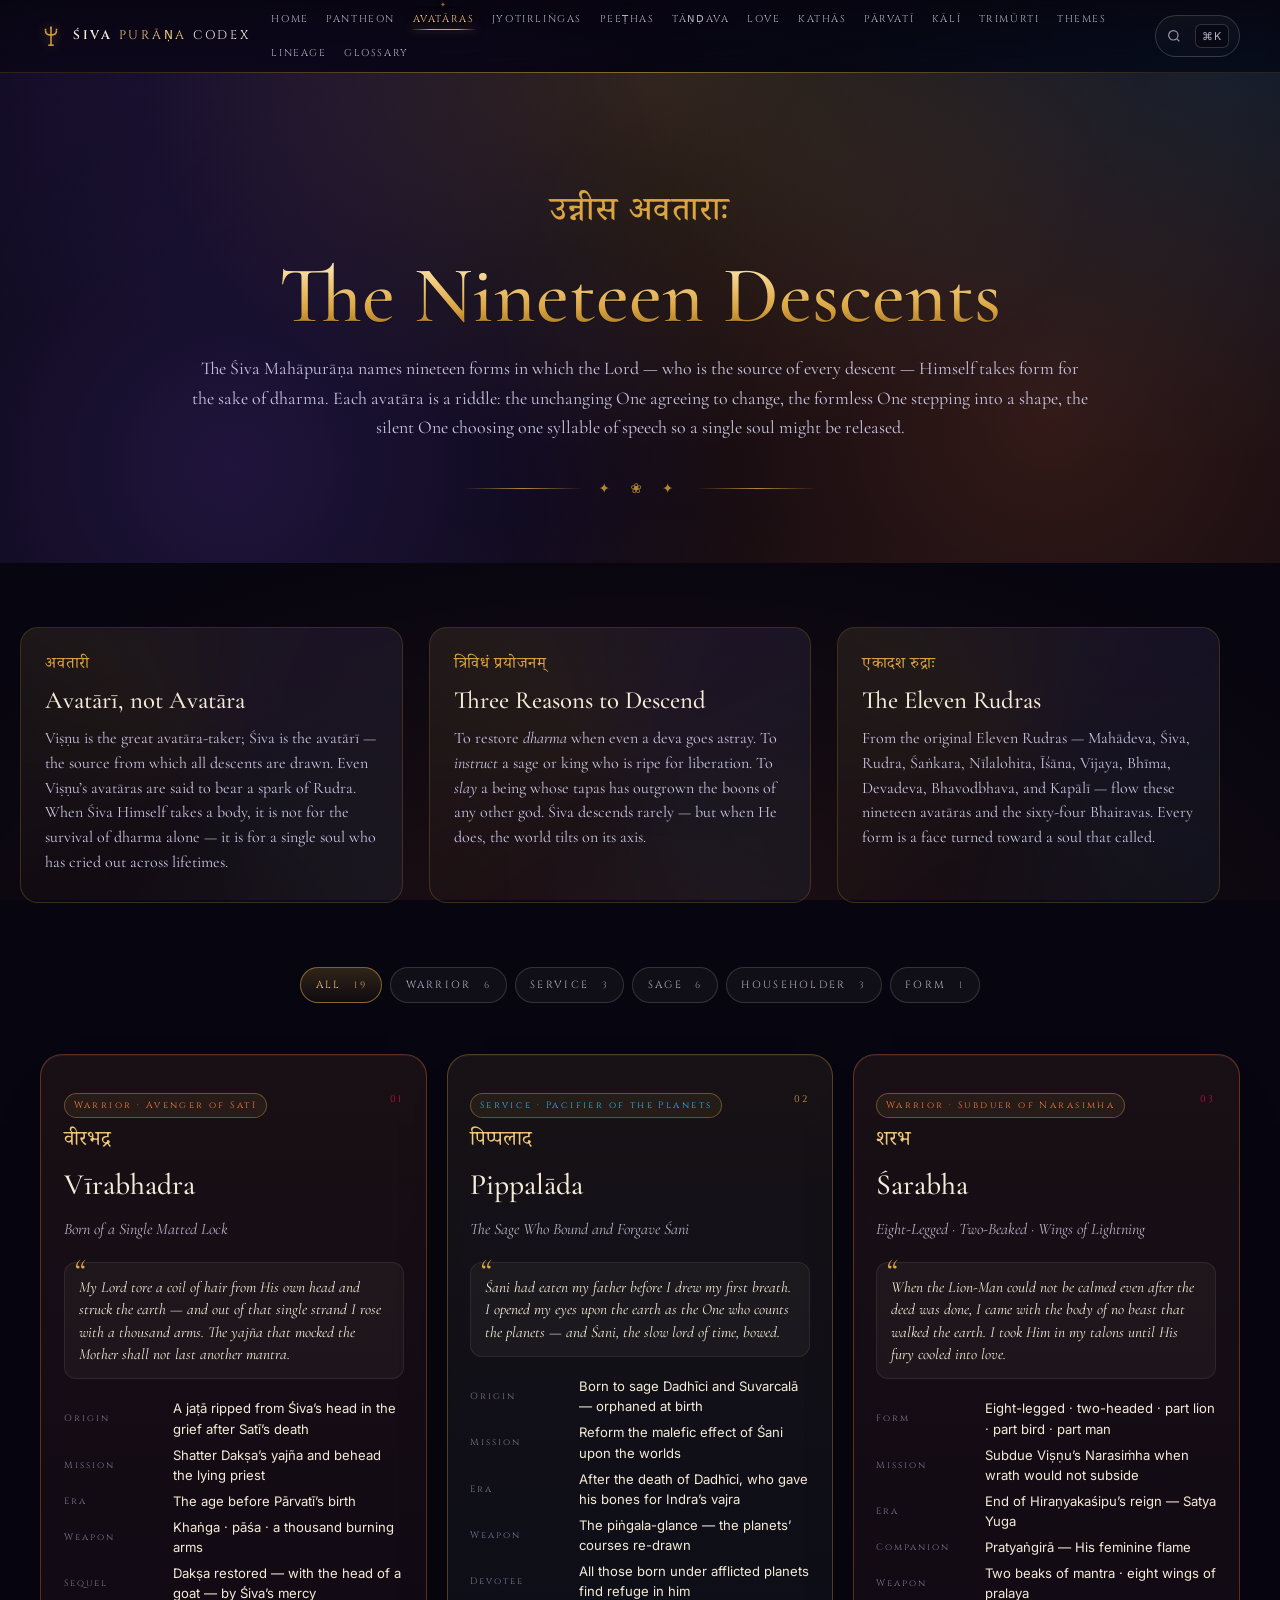
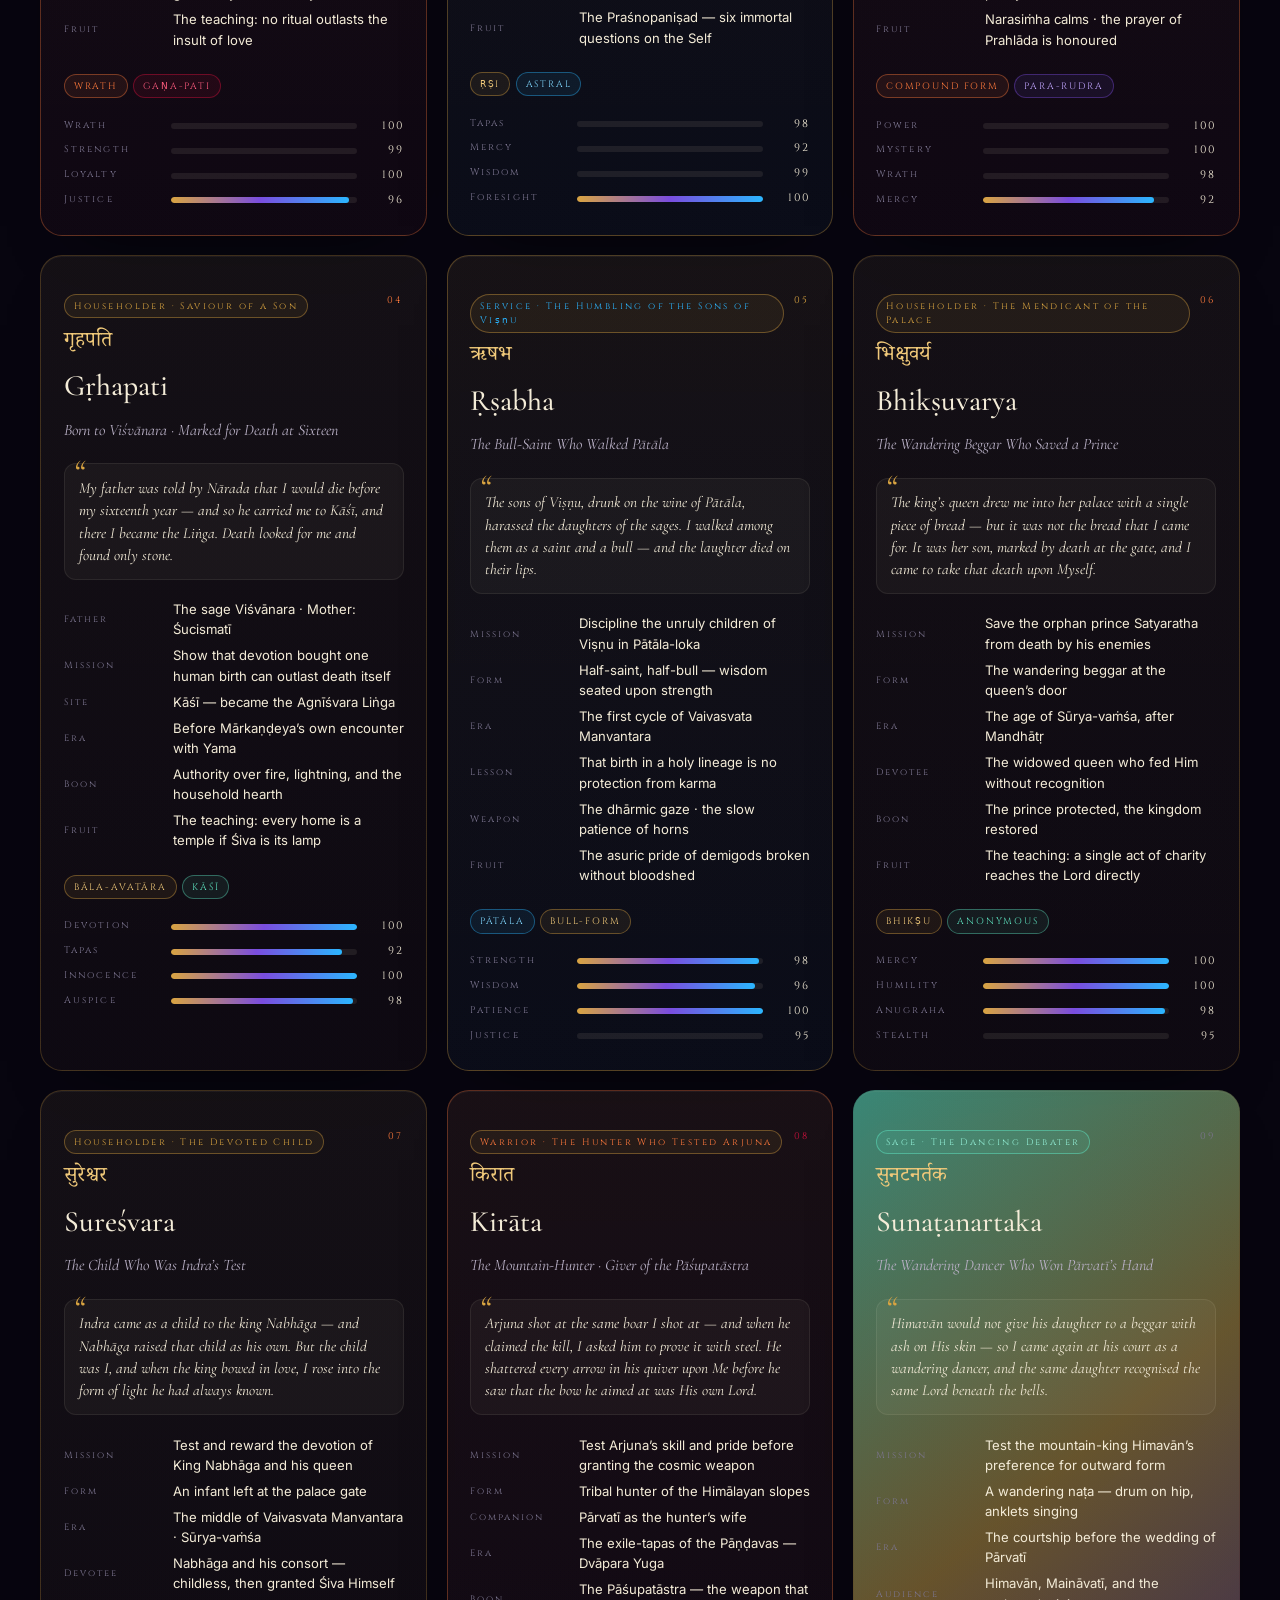
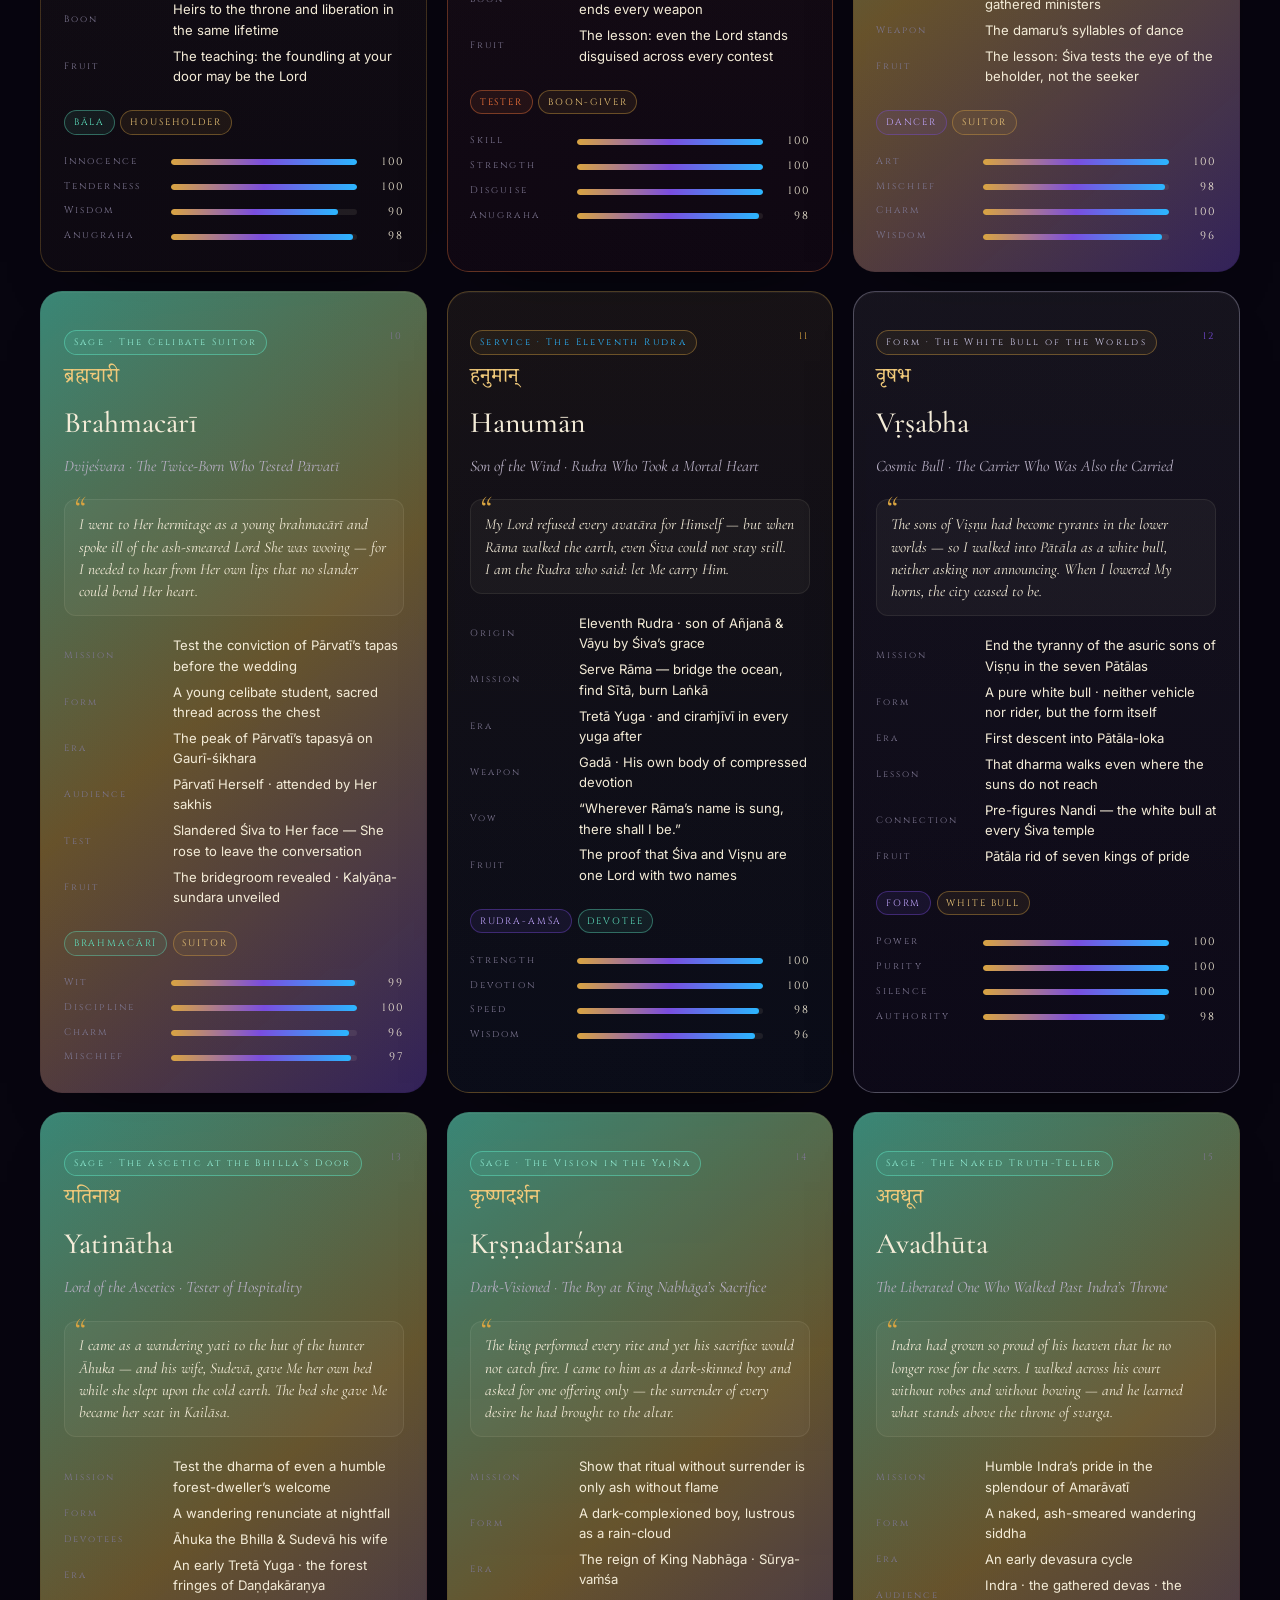
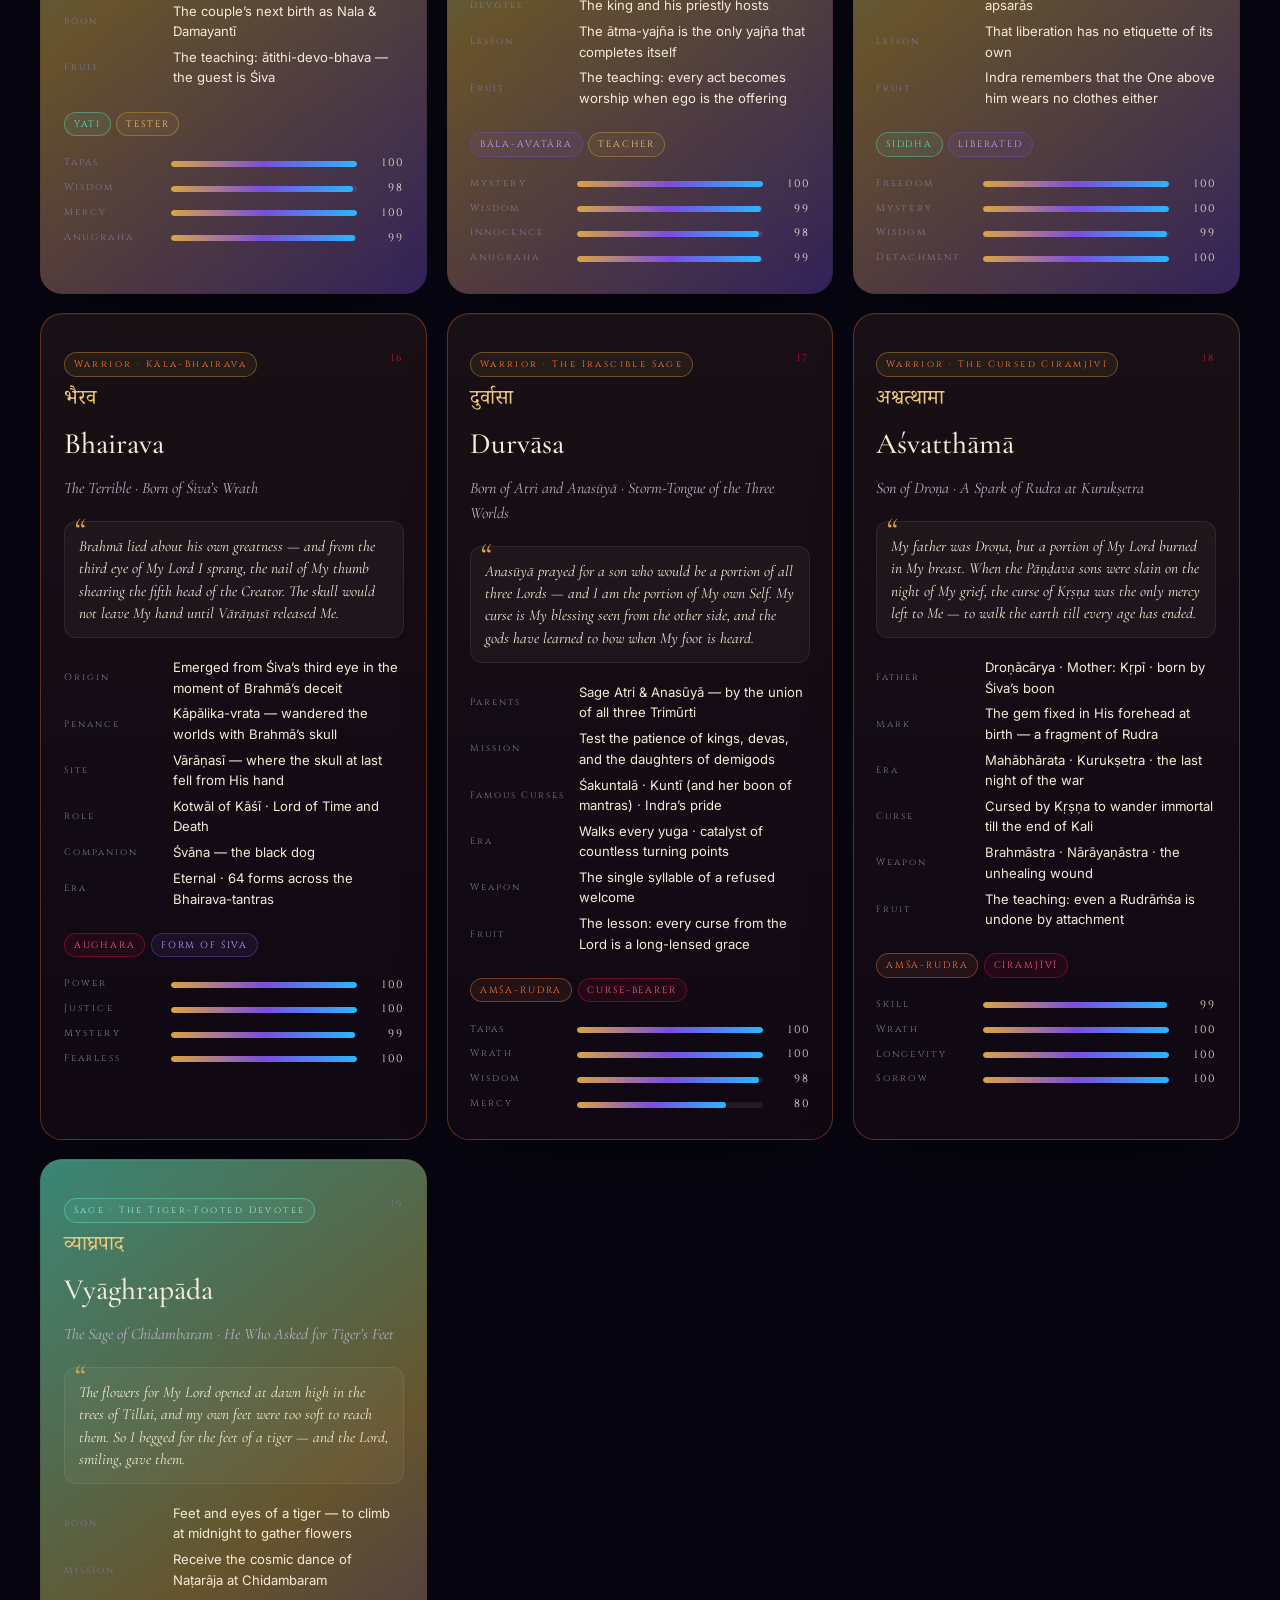
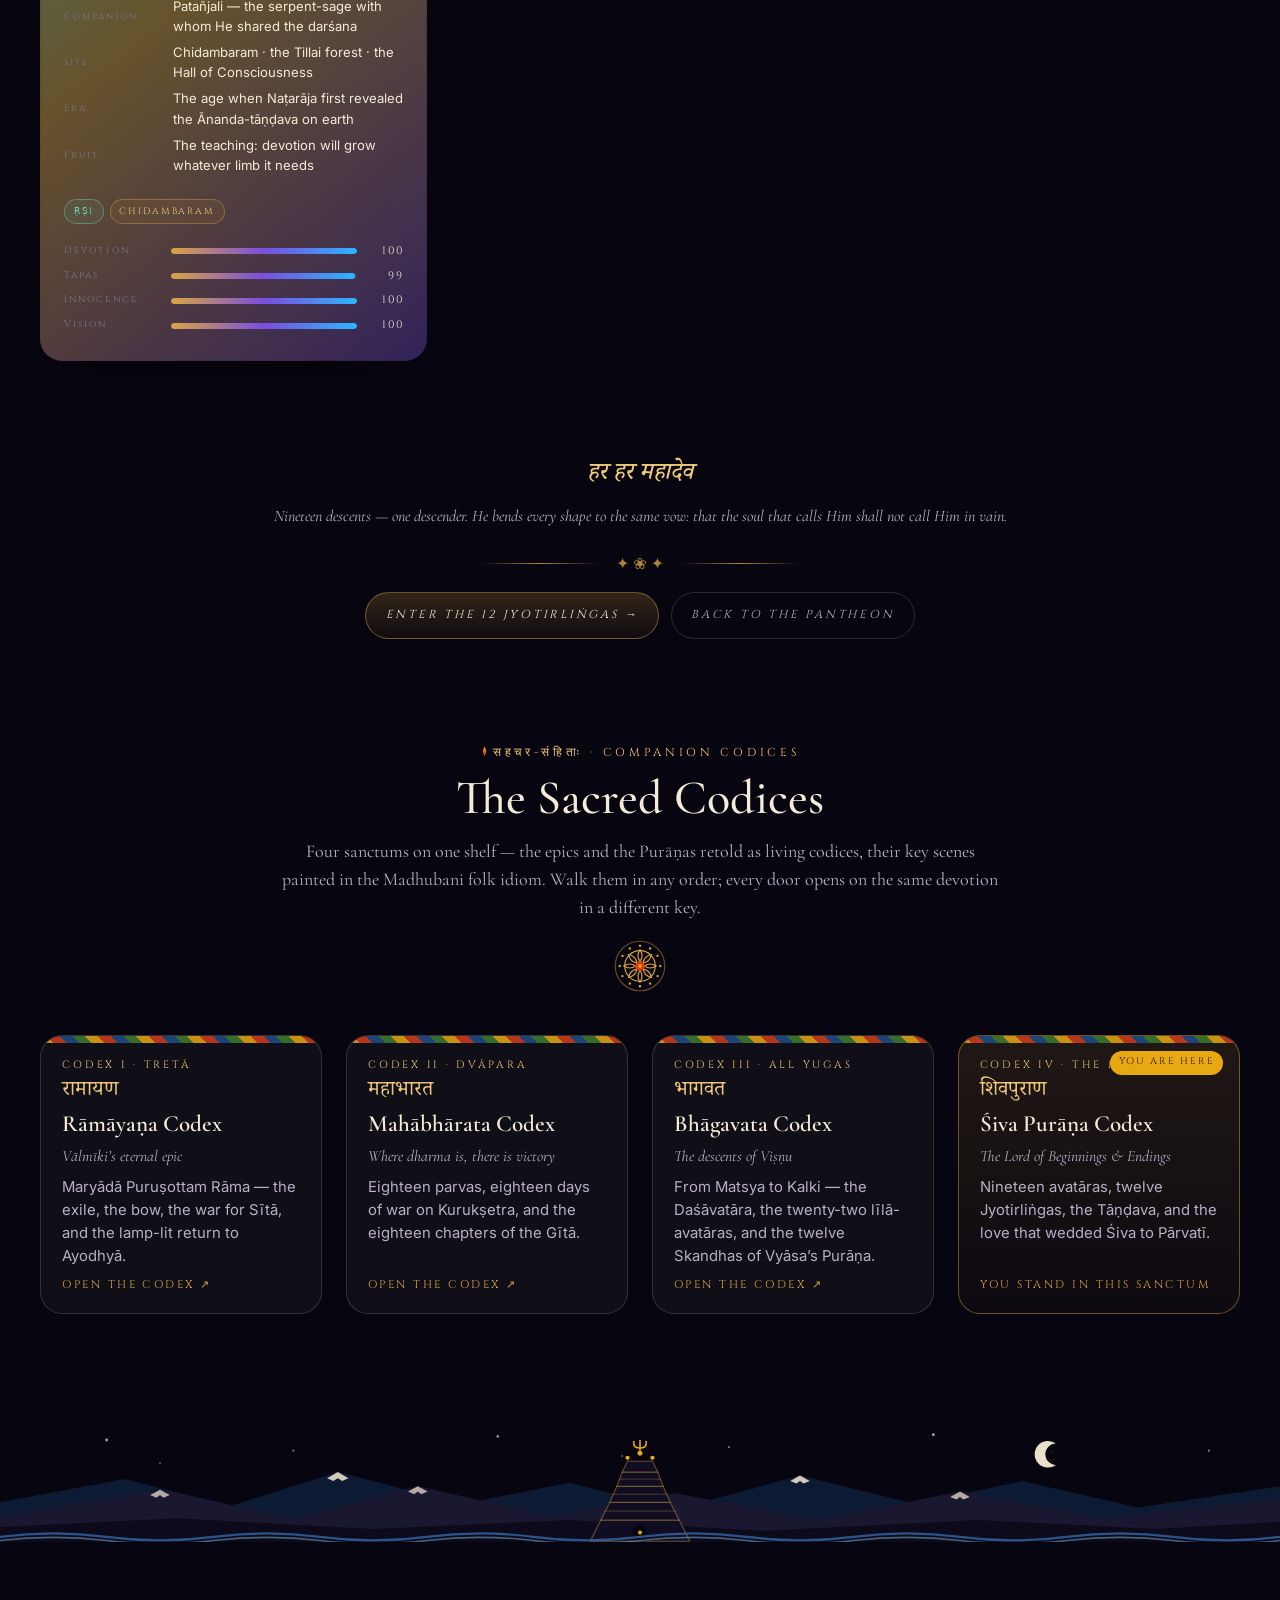
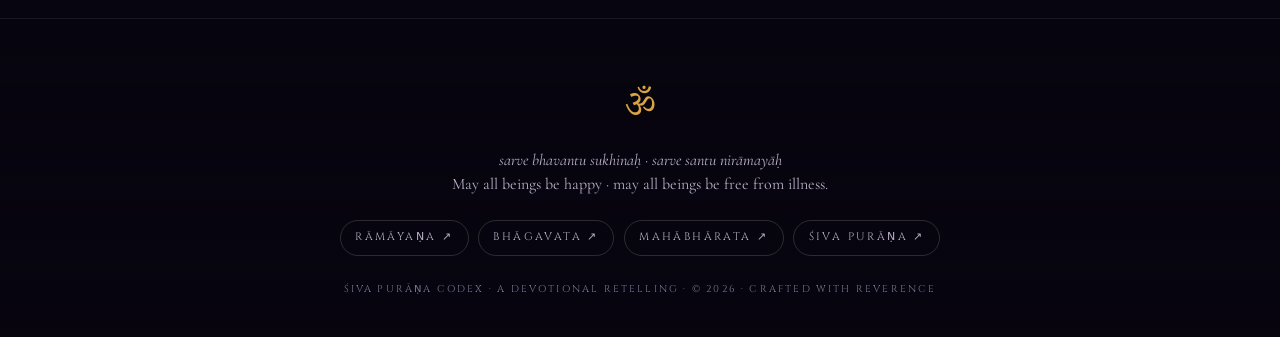
==== commit 392571b0: "Codex divinity upgrade: fix 119 broken deep-link anchors, Sacred Codices section + 4-way footer link" ====
--- a/avatars.html
+++ b/avatars.html
@@ -25,8 +25,11 @@
   <link rel="stylesheet" href="assets/css/reset.css" />
   <link rel="stylesheet" href="assets/css/global.css" />  <link rel="stylesheet" href="assets/css/search.css" />  <link rel="stylesheet" href="assets/css/pages/characters.css" />
   <link rel="stylesheet" href="assets/css/pages/avatars.css" />
+  <link rel="stylesheet" href="assets/css/divinity.css" />
 </head>
 <body>
+
+  <a class="skip" href="#main" style="position:absolute;left:-9999px;">Skip to main content</a>
 
   <!-- ============ HEADER ============ -->
   <header class="site-header">
@@ -76,7 +79,7 @@
     </div>
   </header>
 
-  <main>
+  <main id="main">
 
     <!-- ============ HERO ============ -->
     <section class="avatar-hero">
@@ -154,6 +157,7 @@
 
         <!-- ============ 01 · VĪRABHADRA ============ -->
         <article class="ccard ccard--warrior" data-tier="warrior" id="virabhadra">
+          <span class="anchor-alias" id="av-01" aria-hidden="true"></span>
           <div class="ccard__top">
             <span class="ccard__tier">Warrior · Avenger of Satī</span>
             <span class="ccard__num">01</span>
@@ -189,6 +193,7 @@
 
         <!-- ============ 02 · PIPPALĀDA ============ -->
         <article class="ccard ccard--service" data-tier="service" id="pippalada">
+          <span class="anchor-alias" id="av-02" aria-hidden="true"></span>
           <div class="ccard__top">
             <span class="ccard__tier">Service · Pacifier of the Planets</span>
             <span class="ccard__num">02</span>
@@ -224,6 +229,7 @@
 
         <!-- ============ 03 · ŚARABHA ============ -->
         <article class="ccard ccard--warrior" data-tier="warrior" id="sharabha">
+          <span class="anchor-alias" id="av-03" aria-hidden="true"></span>
           <div class="ccard__top">
             <span class="ccard__tier">Warrior · Subduer of Narasiṁha</span>
             <span class="ccard__num">03</span>
@@ -259,6 +265,7 @@
 
         <!-- ============ 04 · GṚHAPATI ============ -->
         <article class="ccard ccard--household" data-tier="household" id="grihapati">
+          <span class="anchor-alias" id="av-04" aria-hidden="true"></span>
           <div class="ccard__top">
             <span class="ccard__tier">Householder · Saviour of a Son</span>
             <span class="ccard__num">04</span>
@@ -294,6 +301,7 @@
 
         <!-- ============ 05 · ṚṢABHA ============ -->
         <article class="ccard ccard--service" data-tier="service" id="rishabha">
+          <span class="anchor-alias" id="av-05" aria-hidden="true"></span>
           <div class="ccard__top">
             <span class="ccard__tier">Service · The Humbling of the Sons of Viṣṇu</span>
             <span class="ccard__num">05</span>
@@ -329,6 +337,7 @@
 
         <!-- ============ 06 · BHIKṢUVARYA ============ -->
         <article class="ccard ccard--household" data-tier="household" id="bhikshuvarya">
+          <span class="anchor-alias" id="av-06" aria-hidden="true"></span>
           <div class="ccard__top">
             <span class="ccard__tier">Householder · The Mendicant of the Palace</span>
             <span class="ccard__num">06</span>
@@ -364,6 +373,7 @@
 
         <!-- ============ 07 · SUREŚVARA ============ -->
         <article class="ccard ccard--household" data-tier="household" id="sureshvara">
+          <span class="anchor-alias" id="av-07" aria-hidden="true"></span>
           <div class="ccard__top">
             <span class="ccard__tier">Householder · The Devoted Child</span>
             <span class="ccard__num">07</span>
@@ -399,6 +409,7 @@
 
         <!-- ============ 08 · KIRĀTA ============ -->
         <article class="ccard ccard--warrior" data-tier="warrior" id="kirata">
+          <span class="anchor-alias" id="av-08" aria-hidden="true"></span>
           <div class="ccard__top">
             <span class="ccard__tier">Warrior · The Hunter Who Tested Arjuna</span>
             <span class="ccard__num">08</span>
@@ -434,6 +445,7 @@
 
         <!-- ============ 09 · SUNAṬANARTAKA ============ -->
         <article class="ccard ccard--sage" data-tier="sage" id="sunatanartaka">
+          <span class="anchor-alias" id="av-09" aria-hidden="true"></span>
           <div class="ccard__top">
             <span class="ccard__tier">Sage · The Dancing Debater</span>
             <span class="ccard__num">09</span>
@@ -469,6 +481,7 @@
 
         <!-- ============ 10 · BRAHMACĀRĪ / DVIJEŚVARA ============ -->
         <article class="ccard ccard--sage" data-tier="sage" id="brahmacari">
+          <span class="anchor-alias" id="av-10" aria-hidden="true"></span>
           <div class="ccard__top">
             <span class="ccard__tier">Sage · The Celibate Suitor</span>
             <span class="ccard__num">10</span>
@@ -504,6 +517,7 @@
 
         <!-- ============ 11 · HANUMĀN ============ -->
         <article class="ccard ccard--service" data-tier="service" id="hanuman">
+          <span class="anchor-alias" id="av-11" aria-hidden="true"></span>
           <div class="ccard__top">
             <span class="ccard__tier">Service · The Eleventh Rudra</span>
             <span class="ccard__num">11</span>
@@ -539,6 +553,7 @@
 
         <!-- ============ 12 · VṚṢABHA ============ -->
         <article class="ccard ccard--form" data-tier="form" id="vrishabha">
+          <span class="anchor-alias" id="av-12" aria-hidden="true"></span>
           <div class="ccard__top">
             <span class="ccard__tier">Form · The White Bull of the Worlds</span>
             <span class="ccard__num">12</span>
@@ -574,6 +589,7 @@
 
         <!-- ============ 13 · YATINĀTHA ============ -->
         <article class="ccard ccard--sage" data-tier="sage" id="yatinatha">
+          <span class="anchor-alias" id="av-13" aria-hidden="true"></span>
           <div class="ccard__top">
             <span class="ccard__tier">Sage · The Ascetic at the Bhilla’s Door</span>
             <span class="ccard__num">13</span>
@@ -609,6 +625,7 @@
 
         <!-- ============ 14 · KṚṢṆADARŚANA ============ -->
         <article class="ccard ccard--sage" data-tier="sage" id="krishnadarshana">
+          <span class="anchor-alias" id="av-14" aria-hidden="true"></span>
           <div class="ccard__top">
             <span class="ccard__tier">Sage · The Vision in the Yajña</span>
             <span class="ccard__num">14</span>
@@ -644,6 +661,7 @@
 
         <!-- ============ 15 · AVADHŪTA ============ -->
         <article class="ccard ccard--sage" data-tier="sage" id="avadhuta">
+          <span class="anchor-alias" id="av-15" aria-hidden="true"></span>
           <div class="ccard__top">
             <span class="ccard__tier">Sage · The Naked Truth-Teller</span>
             <span class="ccard__num">15</span>
@@ -679,6 +697,7 @@
 
         <!-- ============ 16 · BHAIRAVA ============ -->
         <article class="ccard ccard--warrior" data-tier="warrior" id="bhairava">
+          <span class="anchor-alias" id="av-16" aria-hidden="true"></span>
           <div class="ccard__top">
             <span class="ccard__tier">Warrior · Kāla-Bhairava</span>
             <span class="ccard__num">16</span>
@@ -714,6 +733,7 @@
 
         <!-- ============ 17 · DURVĀSA ============ -->
         <article class="ccard ccard--warrior" data-tier="warrior" id="durvasa">
+          <span class="anchor-alias" id="av-17" aria-hidden="true"></span>
           <div class="ccard__top">
             <span class="ccard__tier">Warrior · The Irascible Sage</span>
             <span class="ccard__num">17</span>
@@ -749,6 +769,7 @@
 
         <!-- ============ 18 · AŚVATTHĀMĀ ============ -->
         <article class="ccard ccard--warrior" data-tier="warrior" id="ashvatthama">
+          <span class="anchor-alias" id="av-18" aria-hidden="true"></span>
           <div class="ccard__top">
             <span class="ccard__tier">Warrior · The Cursed Ciraṁjīvī</span>
             <span class="ccard__num">18</span>
@@ -784,6 +805,7 @@
 
         <!-- ============ 19 · VYĀGHRAPĀDA ============ -->
         <article class="ccard ccard--sage" data-tier="sage" id="vyaghrapada">
+          <span class="anchor-alias" id="av-19" aria-hidden="true"></span>
           <div class="ccard__top">
             <span class="ccard__tier">Sage · The Tiger-Footed Devotee</span>
             <span class="ccard__num">19</span>
@@ -834,10 +856,94 @@
       </p>
     </section>
 
+
+    <!-- ============ THE SACRED CODICES ============ -->
+    <section class="codices" aria-labelledby="codices-head">
+      <div class="shell">
+        <div class="codices__head">
+          <p class="codices__eyebrow"><svg class="tri-flame" viewBox="0 0 12 18" aria-hidden="true"><path d="M6 1 Q11 8 6 16 Q1 8 6 1Z" fill="#e8a812" stroke="#d43d1a" stroke-width="1"/><path d="M6 7 Q8.6 11 6 15 Q3.4 11 6 7Z" fill="#d43d1a"/></svg>सहचर-संहिताः · Companion Codices</p>
+          <h2 id="codices-head" class="codices__title">The Sacred Codices</h2>
+          <p class="codices__lede">Four sanctums on one shelf — the epics and the Purāṇas retold as living codices, their key scenes painted in the Madhubani folk idiom. Walk them in any order; every door opens on the same devotion in a different key.</p>
+          <div class="mandala-divider" aria-hidden="true"><svg viewBox="0 0 60 60" fill="none" stroke="#d9a441" stroke-width="1.3" aria-hidden="true"><circle cx="30" cy="30" r="27.5" opacity=".45"/><circle cx="52.5" cy="30.0" r="1.3" fill="#d9a441" stroke="none"/><circle cx="49.5" cy="41.2" r="1.3" fill="#d9a441" stroke="none"/><circle cx="41.2" cy="49.5" r="1.3" fill="#d9a441" stroke="none"/><circle cx="30.0" cy="52.5" r="1.3" fill="#d9a441" stroke="none"/><circle cx="18.8" cy="49.5" r="1.3" fill="#d9a441" stroke="none"/><circle cx="10.5" cy="41.2" r="1.3" fill="#d9a441" stroke="none"/><circle cx="7.5" cy="30.0" r="1.3" fill="#d9a441" stroke="none"/><circle cx="10.5" cy="18.8" r="1.3" fill="#d9a441" stroke="none"/><circle cx="18.7" cy="10.5" r="1.3" fill="#d9a441" stroke="none"/><circle cx="30.0" cy="7.5" r="1.3" fill="#d9a441" stroke="none"/><circle cx="41.2" cy="10.5" r="1.3" fill="#d9a441" stroke="none"/><circle cx="49.5" cy="18.7" r="1.3" fill="#d9a441" stroke="none"/><circle cx="30" cy="30" r="17"/><path d="M30 12 Q34.5 19 30 25 Q25.5 19 30 12Z" transform="rotate(0 30 30)"/><path d="M30 12 Q34.5 19 30 25 Q25.5 19 30 12Z" transform="rotate(45 30 30)"/><path d="M30 12 Q34.5 19 30 25 Q25.5 19 30 12Z" transform="rotate(90 30 30)"/><path d="M30 12 Q34.5 19 30 25 Q25.5 19 30 12Z" transform="rotate(135 30 30)"/><path d="M30 12 Q34.5 19 30 25 Q25.5 19 30 12Z" transform="rotate(180 30 30)"/><path d="M30 12 Q34.5 19 30 25 Q25.5 19 30 12Z" transform="rotate(225 30 30)"/><path d="M30 12 Q34.5 19 30 25 Q25.5 19 30 12Z" transform="rotate(270 30 30)"/><path d="M30 12 Q34.5 19 30 25 Q25.5 19 30 12Z" transform="rotate(315 30 30)"/><circle cx="30" cy="30" r="5.5" fill="#d43d1a" stroke="none"/><circle cx="30" cy="30" r="2" fill="#e8a812" stroke="none"/></svg></div>
+        </div>
+        <div class="codices__grid">
+          <a class="codex-link" href="https://unigalactix.github.io/RAMAYANA/" target="_blank" rel="noopener">
+            <span class="codex-link__corner">Codex I · Tretā</span>
+            <span class="codex-link__deva">रामायण</span>
+            <span class="codex-link__title">Rāmāyaṇa Codex</span>
+            <span class="codex-link__epithet">Vālmīki’s eternal epic</span>
+            <span class="codex-link__desc">Maryādā Puruṣottam Rāma — the exile, the bow, the war for Sītā, and the lamp-lit return to Ayodhyā.</span>
+            <span class="codex-link__cta">Open the Codex ↗</span>
+          </a>
+          <a class="codex-link" href="https://unigalactix.github.io/Mahabharat/" target="_blank" rel="noopener">
+            <span class="codex-link__corner">Codex II · Dvāpara</span>
+            <span class="codex-link__deva">महाभारत</span>
+            <span class="codex-link__title">Mahābhārata Codex</span>
+            <span class="codex-link__epithet">Where dharma is, there is victory</span>
+            <span class="codex-link__desc">Eighteen parvas, eighteen days of war on Kurukṣetra, and the eighteen chapters of the Gītā.</span>
+            <span class="codex-link__cta">Open the Codex ↗</span>
+          </a>
+          <a class="codex-link" href="https://unigalactix.github.io/BHAGAVATHAM/" target="_blank" rel="noopener">
+            <span class="codex-link__corner">Codex III · All Yugas</span>
+            <span class="codex-link__deva">भागवत</span>
+            <span class="codex-link__title">Bhāgavata Codex</span>
+            <span class="codex-link__epithet">The descents of Viṣṇu</span>
+            <span class="codex-link__desc">From Matsya to Kalki — the Daśāvatāra, the twenty-two līlā-avatāras, and the twelve Skandhas of Vyāsa’s Purāṇa.</span>
+            <span class="codex-link__cta">Open the Codex ↗</span>
+          </a>
+          <div class="codex-link codex-link--current" aria-current="page">
+            <span class="codex-link__here">You are here</span>
+            <span class="codex-link__corner">Codex IV · The Mountain</span>
+            <span class="codex-link__deva">शिवपुराण</span>
+            <span class="codex-link__title">Śiva Purāṇa Codex</span>
+            <span class="codex-link__epithet">The Lord of Beginnings &amp; Endings</span>
+            <span class="codex-link__desc">Nineteen avatāras, twelve Jyotirliṅgas, the Tāṇḍava, and the love that wedded Śiva to Pārvatī.</span>
+            <span class="codex-link__cta">You stand in this sanctum</span>
+          </div>
+        </div>
+      </div>
+    </section>
   </main>
 
 
   <!-- ============ FOOTER ============ -->
+
+  <!-- ============ KAILĀSA BAND — the mountain above the footer ============ -->
+  <div class="kailasa-band" aria-hidden="true">
+    <svg viewBox="0 0 1440 132" preserveAspectRatio="none" aria-hidden="true" focusable="false">
+      <g fill="#f7ead2">
+        <circle cx="120" cy="18" r="1.6" opacity=".7"/><circle cx="330" cy="30" r="1.2" opacity=".5"/>
+        <circle cx="560" cy="14" r="1.5" opacity=".6"/><circle cx="820" cy="26" r="1.2" opacity=".5"/>
+        <circle cx="1050" cy="12" r="1.6" opacity=".7"/><circle cx="1360" cy="30" r="1.3" opacity=".5"/>
+        <circle cx="700" cy="36" r="1.1" opacity=".45"/><circle cx="180" cy="44" r="1.1" opacity=".4"/>
+      </g>
+      <path d="M1188 22 A15 15 0 1 0 1188 46 A11.5 11.5 0 1 1 1188 22Z" fill="#fdf6da" opacity=".92"/>
+      <circle cx="1184" cy="31" r="1.4" fill="#2e1608"/><path d="M1179 39 q4 2.6 8 .8" fill="none" stroke="#2e1608" stroke-width="1.2"/>
+      <path d="M0 132 L0 88 L140 62 L260 92 L380 54 L520 90 L640 66 L760 96 L900 58 L1030 90 L1150 64 L1280 94 L1440 70 L1440 132Z" fill="#1d4e89" opacity=".30"/>
+      <path d="M368 61 L380 54 L392 61 L385 64 L380 61 L375 64Z" fill="#f7ead2" opacity=".85"/>
+      <path d="M889 64 L900 58 L911 64 L904 67 L900 64 L896 67Z" fill="#f7ead2" opacity=".85"/>
+      <path d="M0 132 L0 104 L180 74 L330 106 L470 70 L620 104 L760 78 L920 108 L1080 76 L1240 106 L1440 84 L1440 132Z" fill="#1a1730"/>
+      <path d="M169 80 L180 74 L191 80 L184 83 L180 80 L176 83Z" fill="#f7ead2" opacity=".7"/>
+      <path d="M459 76 L470 70 L481 76 L474 79 L470 76 L466 79Z" fill="#f7ead2" opacity=".7"/>
+      <path d="M1069 82 L1080 76 L1091 82 L1084 85 L1080 82 L1076 85Z" fill="#f7ead2" opacity=".7"/>
+      <path d="M0 132 L0 116 L200 106 L420 118 L640 108 L860 120 L1100 108 L1300 118 L1440 110 L1440 132Z" fill="#0d0a1c"/>
+      <g fill="#100c22" stroke="rgba(217,164,65,.45)" stroke-width="1.2">
+        <path d="M664 132 L776 132 L764 108 L676 108Z"/>
+        <path d="M676 108 L764 108 L754 88 L686 88Z"/>
+        <path d="M686 88 L754 88 L746 70 L694 70Z"/>
+        <path d="M694 70 L746 70 L740 54 L700 54Z"/>
+        <path d="M700 54 L740 54 L734 42 L706 42Z"/>
+      </g>
+      <g stroke="rgba(217,164,65,.35)" stroke-width="1"><line x1="679" y1="98" x2="761" y2="98"/><line x1="689" y1="79" x2="751" y2="79"/><line x1="697" y1="62" x2="743" y2="62"/></g>
+      <g fill="#e8a812"><circle cx="706" cy="38" r="2.4"/><circle cx="720" cy="33" r="2.8"/><circle cx="734" cy="38" r="2.4"/></g>
+      <path d="M720 30 v-12 M713 22 q0 5 7 5 q7 0 7 -5 M713 22 v-3 M727 22 v-3" fill="none" stroke="#e8a812" stroke-width="1.8"/>
+      <path d="M712 132 L712 117 Q720 109 728 117 L728 132Z" fill="#07050f"/>
+      <circle cx="720" cy="122" r="2.2" fill="#e8a812"/>
+      <path d="M0 127 Q60 119 120 127 T240 127 T360 127 T480 127 T600 127 T720 127 T840 127 T960 127 T1080 127 T1200 127 T1320 127 T1440 127" fill="none" stroke="#33629e" stroke-width="2.4" opacity=".85"/>
+      <path d="M0 131 Q60 124 120 131 T240 131 T360 131 T480 131 T600 131 T720 131 T840 131 T960 131 T1080 131 T1200 131 T1320 131 T1440 131" fill="none" stroke="#7db8dd" stroke-width="1.8" opacity=".5"/>
+    </svg>
+  </div>
+
   <footer class="site-footer">
     <div class="shell">
       <div class="om" aria-hidden="true">ॐ</div>
@@ -848,6 +954,7 @@
         <a href="https://unigalactix.github.io/RAMAYANA/"   target="_blank" rel="noopener">Rāmāyaṇa ↗</a>
         <a href="https://unigalactix.github.io/BHAGAVATHAM/" target="_blank" rel="noopener">Bhāgavata ↗</a>
         <a href="https://unigalactix.github.io/Mahabharat/" target="_blank" rel="noopener">Mahābhārata ↗</a>
+        <a href="https://unigalactix.github.io/ShivaPuran/" target="_blank" rel="noopener">Śiva Purāṇa ↗</a>
       </div>
 
       <small>ŚIVA PURĀṆA CODEX · A DEVOTIONAL RETELLING · © <span data-year>2026</span> · CRAFTED WITH REVERENCE</small>
--- a/assets/css/divinity.css
+++ b/assets/css/divinity.css
@@ -0,0 +1,245 @@
+/* =====================================================================
+   DIVINITY LAYER — shared by every page of the Śiva Purāṇa Codex
+   Madhubani-palette sacred ornament: Kailāsa silhouette + gopuram band,
+   Gaṅgā wave base, maṇḍala dividers, third-eye flame accents, rayed
+   halos, the Sacred Codices sister-section, and anchor aliases that
+   keep the codex's numbered deep-links (av-01, j-04, mv-06…) alive.
+   Palette: ink #2e1608 · turmeric #e8a812 · vermilion #d43d1a ·
+   indigo #1d4e89 · leaf #3e7d2c · lotus #e56b9f · cream #f7ead2
+   ===================================================================== */
+
+/* ---------- numbered-anchor aliases (search / glossary deep links) --- */
+.anchor-alias {
+  display: block;
+  position: relative;
+  top: -104px;               /* clear the fixed header */
+  height: 0;
+  visibility: hidden;
+  pointer-events: none;
+}
+
+/* ---------- third-eye flame accent for eyebrows ---------------------- */
+.tri-flame {
+  display: inline-block;
+  width: .62em; height: .95em;
+  vertical-align: -.08em;
+  margin-right: .45em;
+}
+
+/* ---------- maṇḍala divider ------------------------------------------ */
+.mandala-divider {
+  display: flex;
+  justify-content: center;
+  margin: 1.1rem auto .2rem;
+  line-height: 0;
+}
+.mandala-divider svg {
+  width: 54px; height: 54px;
+  animation: mandala-spin 46s linear infinite;
+}
+@keyframes mandala-spin { to { transform: rotate(360deg); } }
+
+/* ---------- THE SACRED CODICES — sister section ---------------------- */
+.codices {
+  position: relative;
+  padding: clamp(3rem, 7vw, 4.6rem) 0 clamp(2.4rem, 5vw, 3.4rem);
+}
+.codices__head { text-align: center; max-width: 720px; margin: 0 auto; }
+.codices__eyebrow {
+  font-family: var(--ff-caps);
+  font-size: var(--fs-eyebrow);
+  letter-spacing: .32em;
+  text-transform: uppercase;
+  color: var(--gold-soft);
+  margin: 0 0 .7rem;
+}
+.codices__title {
+  font-family: var(--ff-display);
+  font-weight: 500;
+  font-size: var(--fs-h2);
+  line-height: 1.08;
+  margin: 0;
+}
+.codices__lede {
+  font-family: var(--ff-display);
+  font-size: var(--fs-lede);
+  color: var(--ash-mute);
+  line-height: 1.55;
+  margin: .8rem auto 0;
+}
+.codices__grid {
+  display: grid;
+  grid-template-columns: repeat(auto-fit, minmax(230px, 1fr));
+  gap: clamp(1rem, 2vw, 1.5rem);
+  margin-top: clamp(1.8rem, 4vw, 2.6rem);
+}
+.codex-link {
+  position: relative;
+  display: flex;
+  flex-direction: column;
+  gap: .45rem;
+  padding: 1.35rem 1.3rem 1.25rem;
+  border-radius: var(--radius-card);
+  background: var(--surface-glass);
+  border: 1px solid var(--border-soft);
+  color: var(--ash-vibhuti);
+  text-decoration: none;
+  overflow: hidden;
+  transition: transform .35s var(--ease), border-color .35s var(--ease), background .35s var(--ease);
+}
+.codex-link::before {           /* double-band folk border, top */
+  content: "";
+  position: absolute; inset: 0 0 auto 0; height: 7px;
+  background:
+    repeating-linear-gradient(45deg, #e8a812 0 9px, #d43d1a 9px 18px, #1d4e89 18px 27px, #3e7d2c 27px 36px);
+  opacity: .85;
+}
+.codex-link:hover {
+  transform: translateY(-4px);
+  border-color: var(--border-strong);
+  background: var(--surface-glass-2);
+}
+.codex-link__corner {
+  font-family: var(--ff-caps);
+  font-size: .66rem;
+  letter-spacing: .26em;
+  color: var(--gold-soft);
+  text-transform: uppercase;
+}
+.codex-link__deva { font-family: var(--ff-deva); color: var(--gold-soft); font-size: 1.3rem; line-height: 1.1; }
+.codex-link__title { font-family: var(--ff-display); font-size: 1.45rem; font-weight: 600; line-height: 1.15; }
+.codex-link__epithet { font-family: var(--ff-display); font-style: italic; color: var(--ash-mute); font-size: .98rem; }
+.codex-link__desc { color: var(--ash-mute); font-size: .93rem; line-height: 1.55; flex: 1; }
+.codex-link__cta {
+  font-family: var(--ff-caps);
+  font-size: .7rem;
+  letter-spacing: .22em;
+  text-transform: uppercase;
+  color: var(--gold-trishul);
+}
+.codex-link--current {
+  border-color: var(--border-strong);
+  background: linear-gradient(180deg, rgba(217,164,65,.12), rgba(217,164,65,.03));
+  pointer-events: none;
+}
+.codex-link__here {
+  position: absolute; top: .95rem; right: .95rem;
+  font-family: var(--ff-caps);
+  font-size: .6rem; letter-spacing: .2em; text-transform: uppercase;
+  color: #2e1608; background: #e8a812;
+  padding: .28rem .55rem; border-radius: 999px;
+}
+
+/* ---------- KAILĀSA BAND — silhouette above the footer --------------- */
+.kailasa-band {
+  position: relative;
+  margin-top: clamp(2rem, 5vw, 3.5rem);
+  line-height: 0;
+  pointer-events: none;
+}
+.kailasa-band svg { width: 100%; height: auto; display: block; }
+
+/* ---------- INDEX HERO — rayed halo + Kailāsa foot ------------------- */
+.hero { position: relative; overflow: hidden; }
+.hero__halo {
+  position: absolute;
+  left: 50%; top: clamp(2.2rem, 6vw, 4.5rem);
+  transform: translateX(-50%);
+  width: min(560px, 92vw);
+  opacity: .5;
+  pointer-events: none;
+  line-height: 0;
+}
+.hero__halo svg { width: 100%; height: auto; display: block; animation: mandala-spin 90s linear infinite; }
+.hero__inner { position: relative; z-index: 1; }
+.hero__kailasa {
+  position: relative;
+  margin-top: clamp(1.6rem, 4vw, 2.6rem);
+  line-height: 0;
+  opacity: .9;
+}
+.hero__kailasa svg { width: 100%; height: auto; display: block; }
+
+/* ---------- VERSE OF THE DAY (home) ---------------------------------- */
+.verse-day__card {
+  max-width: 780px;
+  margin: 0 auto;
+  text-align: center;
+  padding: clamp(1.6rem, 4vw, 2.4rem) clamp(1.2rem, 4vw, 2.6rem);
+  border-radius: var(--radius-card);
+  background: var(--surface-glass);
+  border: 1px solid var(--border-soft);
+  position: relative;
+  overflow: hidden;
+}
+.verse-day__card::before {
+  content: "";
+  position: absolute; inset: 0 0 auto 0; height: 7px;
+  background: repeating-linear-gradient(45deg, #e8a812 0 9px, #d43d1a 9px 18px, #1d4e89 18px 27px, #e56b9f 27px 36px);
+  opacity: .85;
+}
+.verse-day__deva { font-family: var(--ff-deva); font-size: clamp(1.25rem, 1rem + 1.4vw, 1.7rem); line-height: 1.7; color: var(--ash-vibhuti); display: block; }
+.verse-day__iast { font-family: var(--ff-display); font-style: italic; color: var(--gold-soft); display: block; margin-top: .8rem; line-height: 1.6; }
+.verse-day__en { color: var(--ash-mute); display: block; margin-top: .7rem; line-height: 1.65; }
+.verse-day__src { font-family: var(--ff-caps); font-size: .66rem; letter-spacing: .26em; text-transform: uppercase; color: var(--ash-dim); display: block; margin-top: 1rem; }
+
+/* ---------- MADHUBANI CHARACTER PORTRAITS ---------------------------- */
+.pt-grid {
+  display: grid;
+  grid-template-columns: repeat(auto-fill, minmax(215px, 1fr));
+  gap: clamp(1rem, 2.2vw, 1.6rem);
+  margin-top: clamp(1.6rem, 3.5vw, 2.4rem);
+}
+.pt-card {
+  background: #f7ead2;
+  border: 1px solid rgba(217, 164, 65, .4);
+  border-radius: 18px;
+  overflow: hidden;
+  box-shadow: 0 16px 38px rgba(0, 0, 0, .42);
+  transition: transform .35s var(--ease), box-shadow .35s var(--ease);
+}
+.pt-card:hover { transform: translateY(-5px); box-shadow: 0 24px 48px rgba(0, 0, 0, .52); }
+.pt-card__art { line-height: 0; background: #f7ead2; padding: .9rem .9rem 0; }
+.pt-card__art svg { width: 100%; height: auto; display: block; }
+.pt-card__body { padding: .65rem 1.05rem 1.1rem; color: #2e1608; text-align: center; }
+.pt-card__deva { font-family: var(--ff-deva); color: #d43d1a; font-size: 1rem; margin: 0 0 .1rem; }
+.pt-card__name { font-family: var(--ff-display); font-size: 1.32rem; font-weight: 600; line-height: 1.2; margin: 0 0 .3rem; color: #2e1608; }
+.pt-card__role { margin: 0; font-size: .88rem; line-height: 1.55; color: #57391f; }
+.pt-note {
+  text-align: center;
+  color: var(--ash-mute);
+  font-family: var(--ff-display);
+  font-style: italic;
+  font-size: 1.02rem;
+  margin-top: 1.5rem;
+}
+
+/* home teaser strip of medallions */
+.pt-strip {
+  display: flex;
+  flex-wrap: wrap;
+  justify-content: center;
+  gap: clamp(1rem, 3vw, 2rem);
+  margin-top: clamp(1.6rem, 3.5vw, 2.4rem);
+}
+.pt-strip__item {
+  display: flex; flex-direction: column; align-items: center; gap: .5rem;
+  text-decoration: none; color: var(--ash-vibhuti);
+  width: 128px;
+  transition: transform .35s var(--ease);
+}
+.pt-strip__item:hover { transform: translateY(-4px); }
+.pt-strip__item svg { width: 128px; height: 128px; display: block; filter: drop-shadow(0 10px 22px rgba(0,0,0,.45)); }
+.pt-strip__name { font-family: var(--ff-display); font-size: 1.05rem; }
+.pt-strip__deva { font-family: var(--ff-deva); color: var(--gold-soft); font-size: .9rem; margin-top: -.45rem; }
+
+@media (max-width: 420px) {
+  .pt-grid { grid-template-columns: repeat(auto-fill, minmax(160px, 1fr)); }
+  .pt-strip__item, .pt-strip__item svg { width: 104px; height: auto; }
+  .pt-strip__item svg { height: 104px; }
+}
+@media (prefers-reduced-motion: reduce) {
+  .mandala-divider svg, .hero__halo svg { animation: none; }
+  .pt-card, .pt-strip__item, .codex-link { transition: none; }
+  .pt-card:hover, .pt-strip__item:hover, .codex-link:hover { transform: none; }
+}
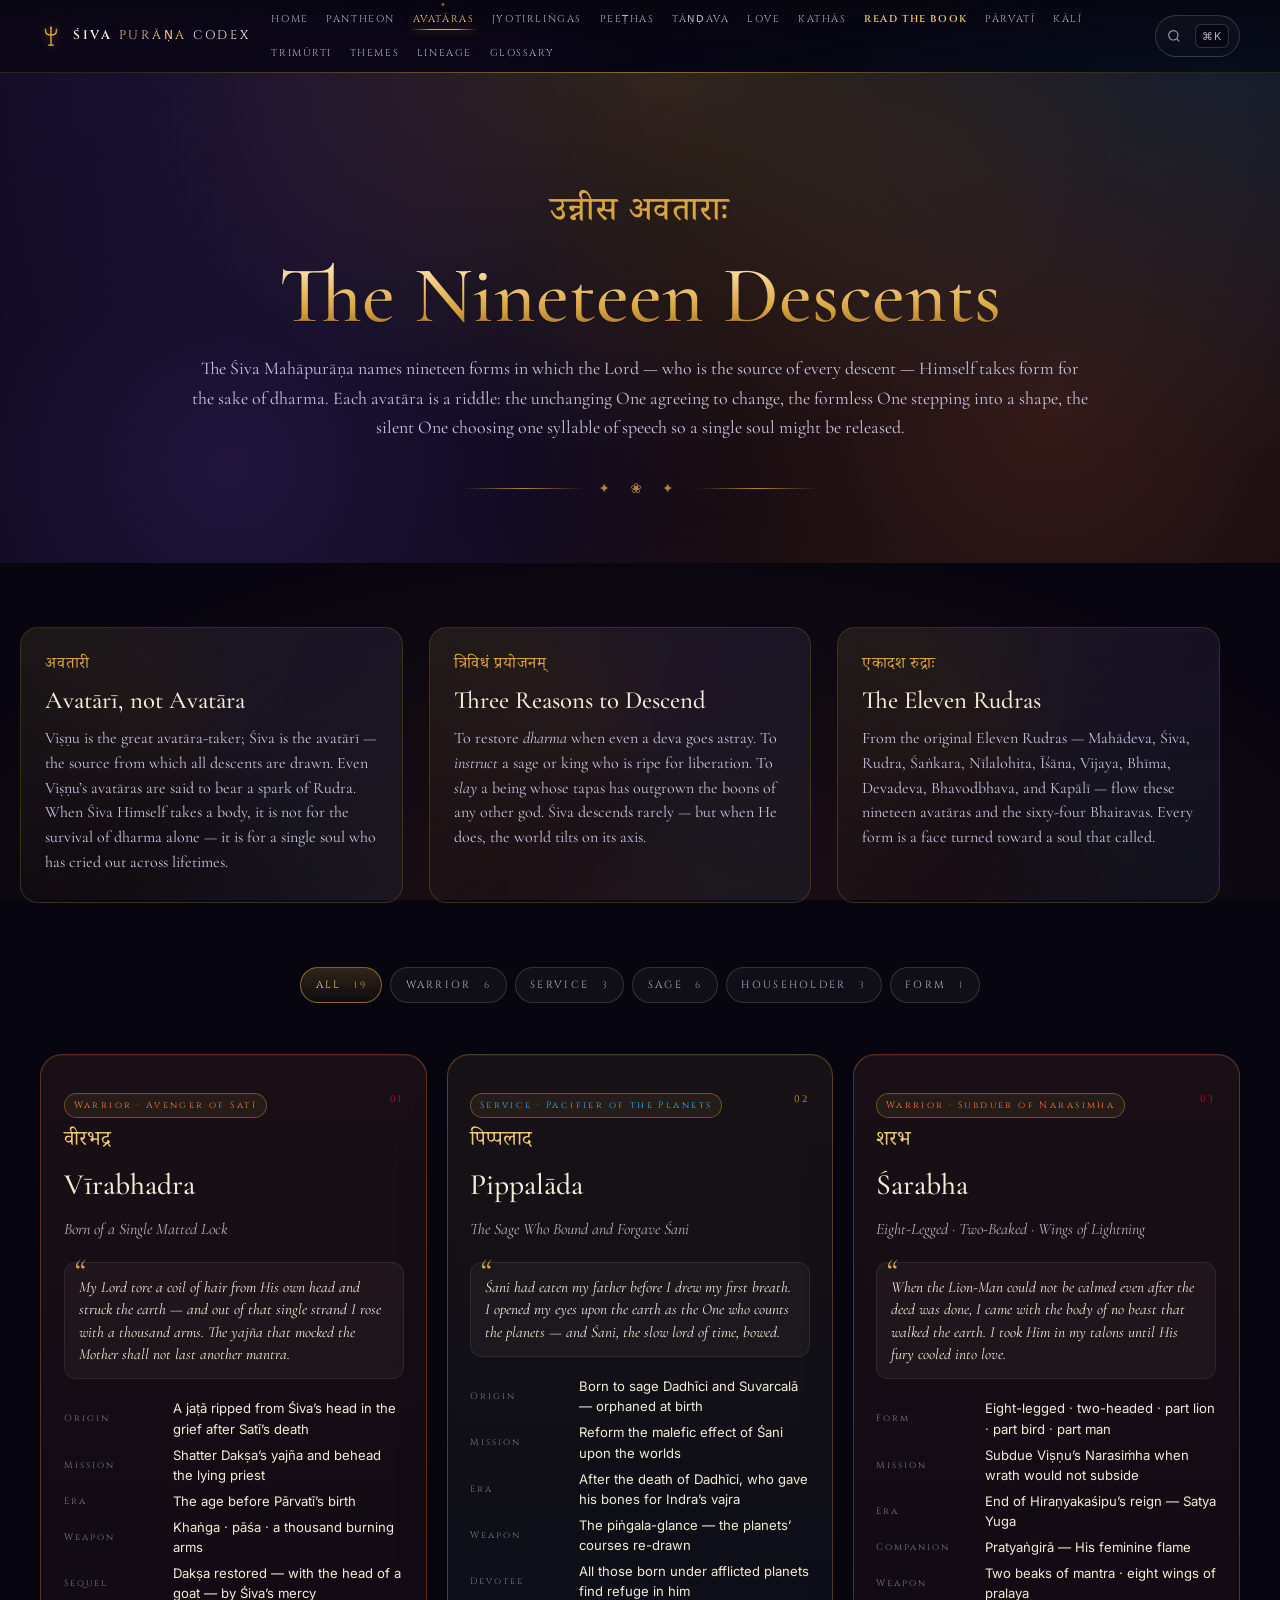
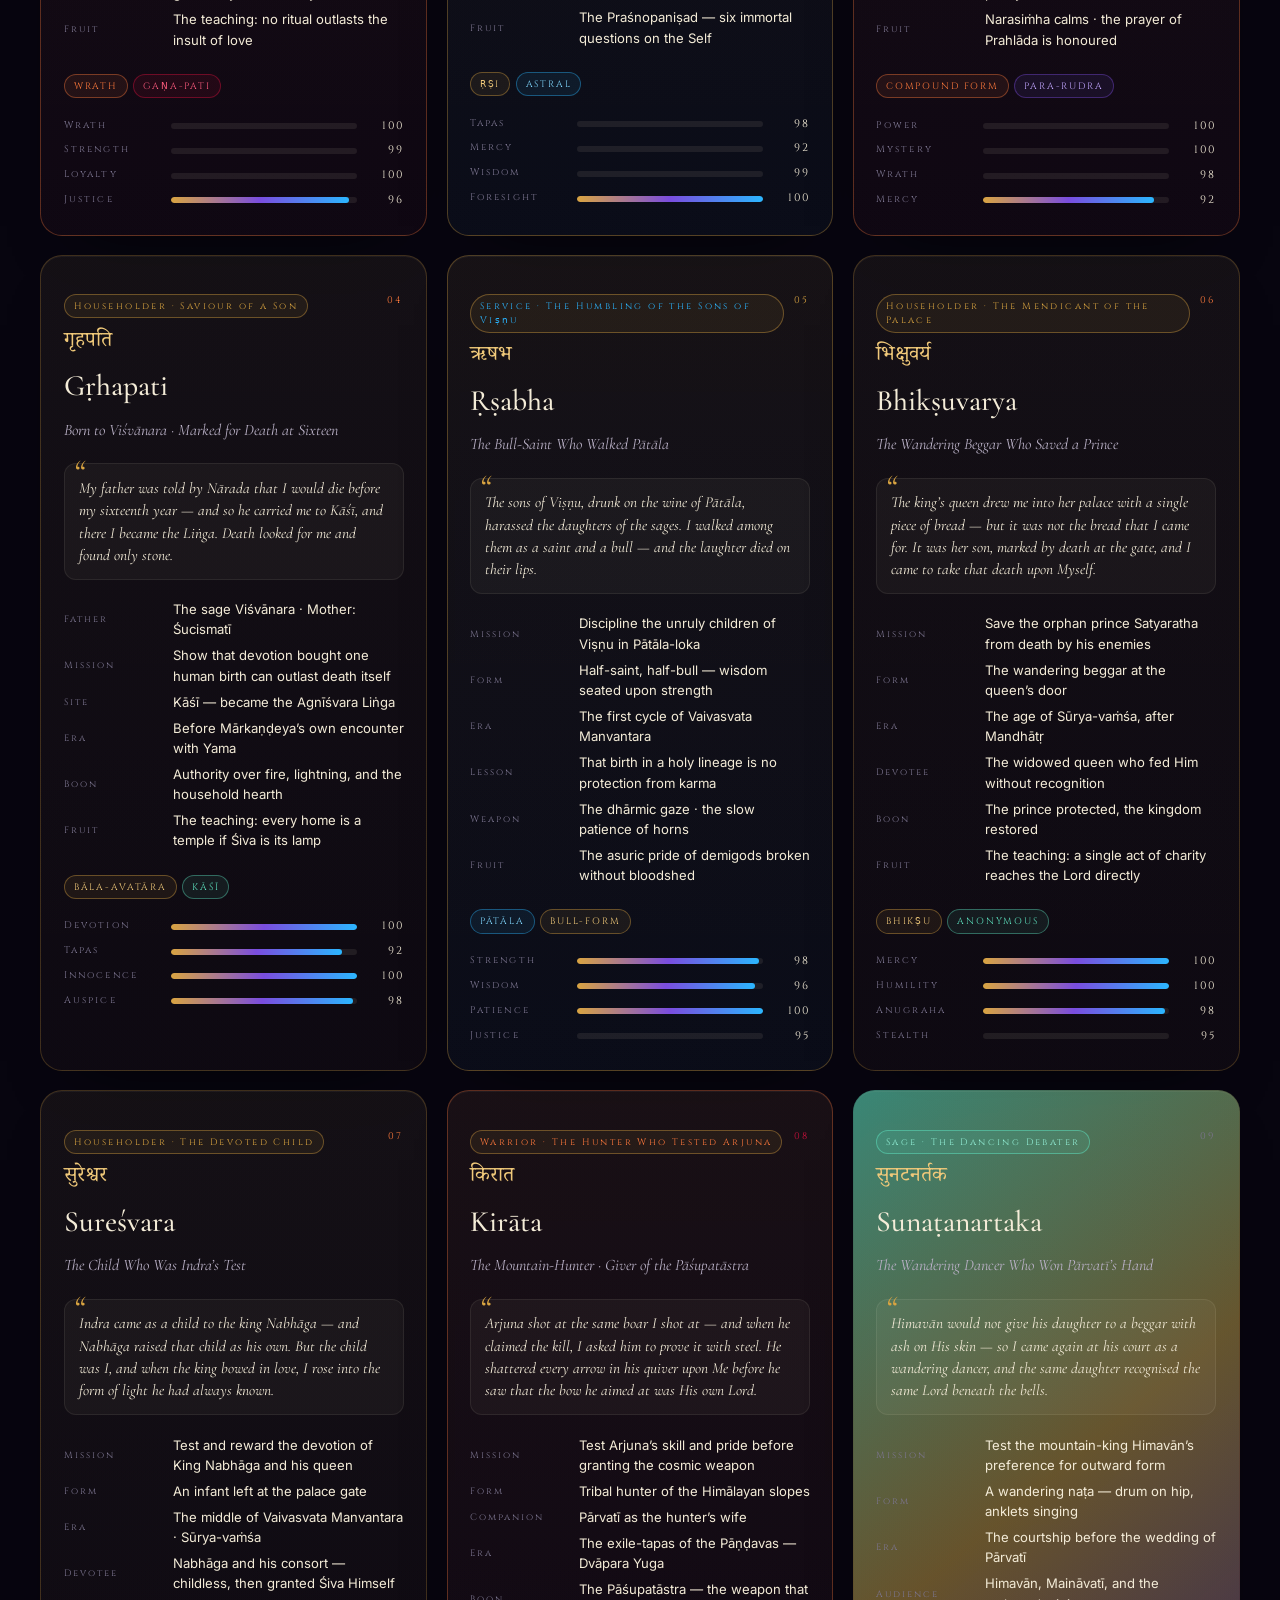
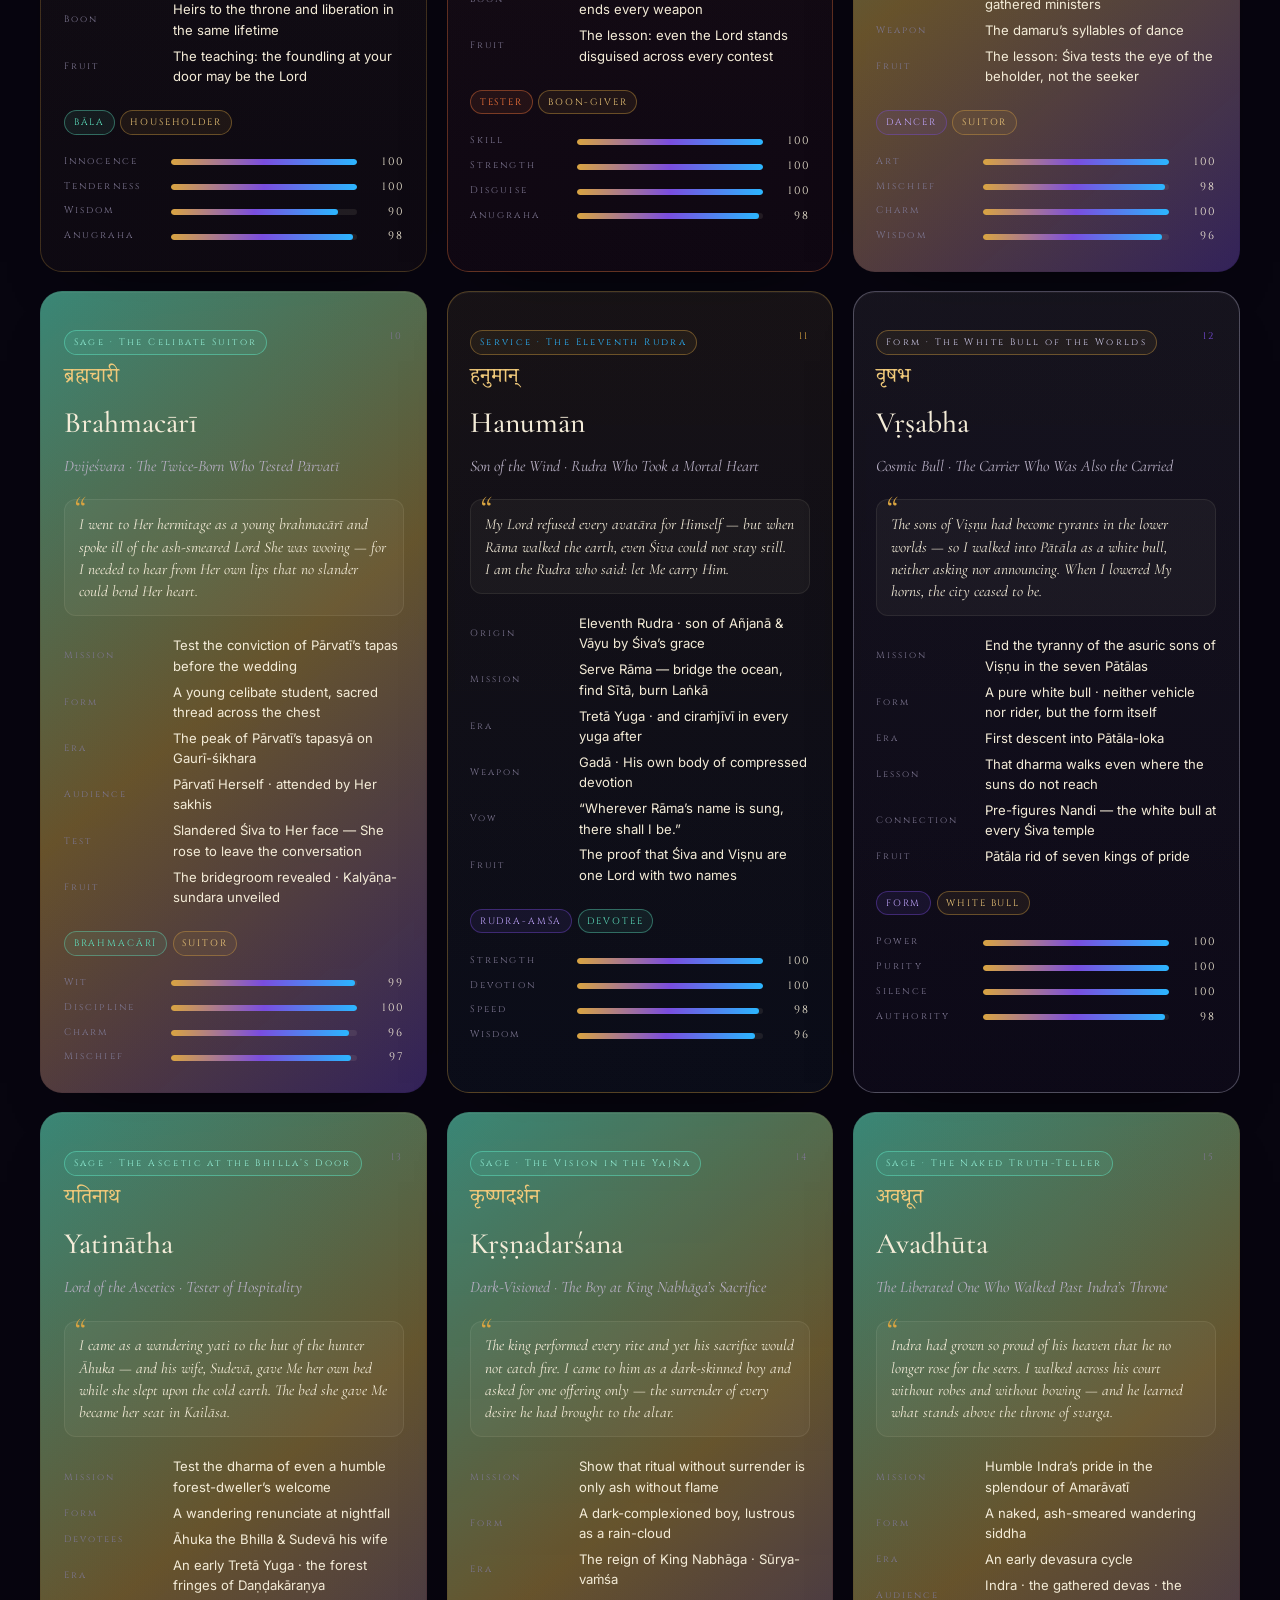
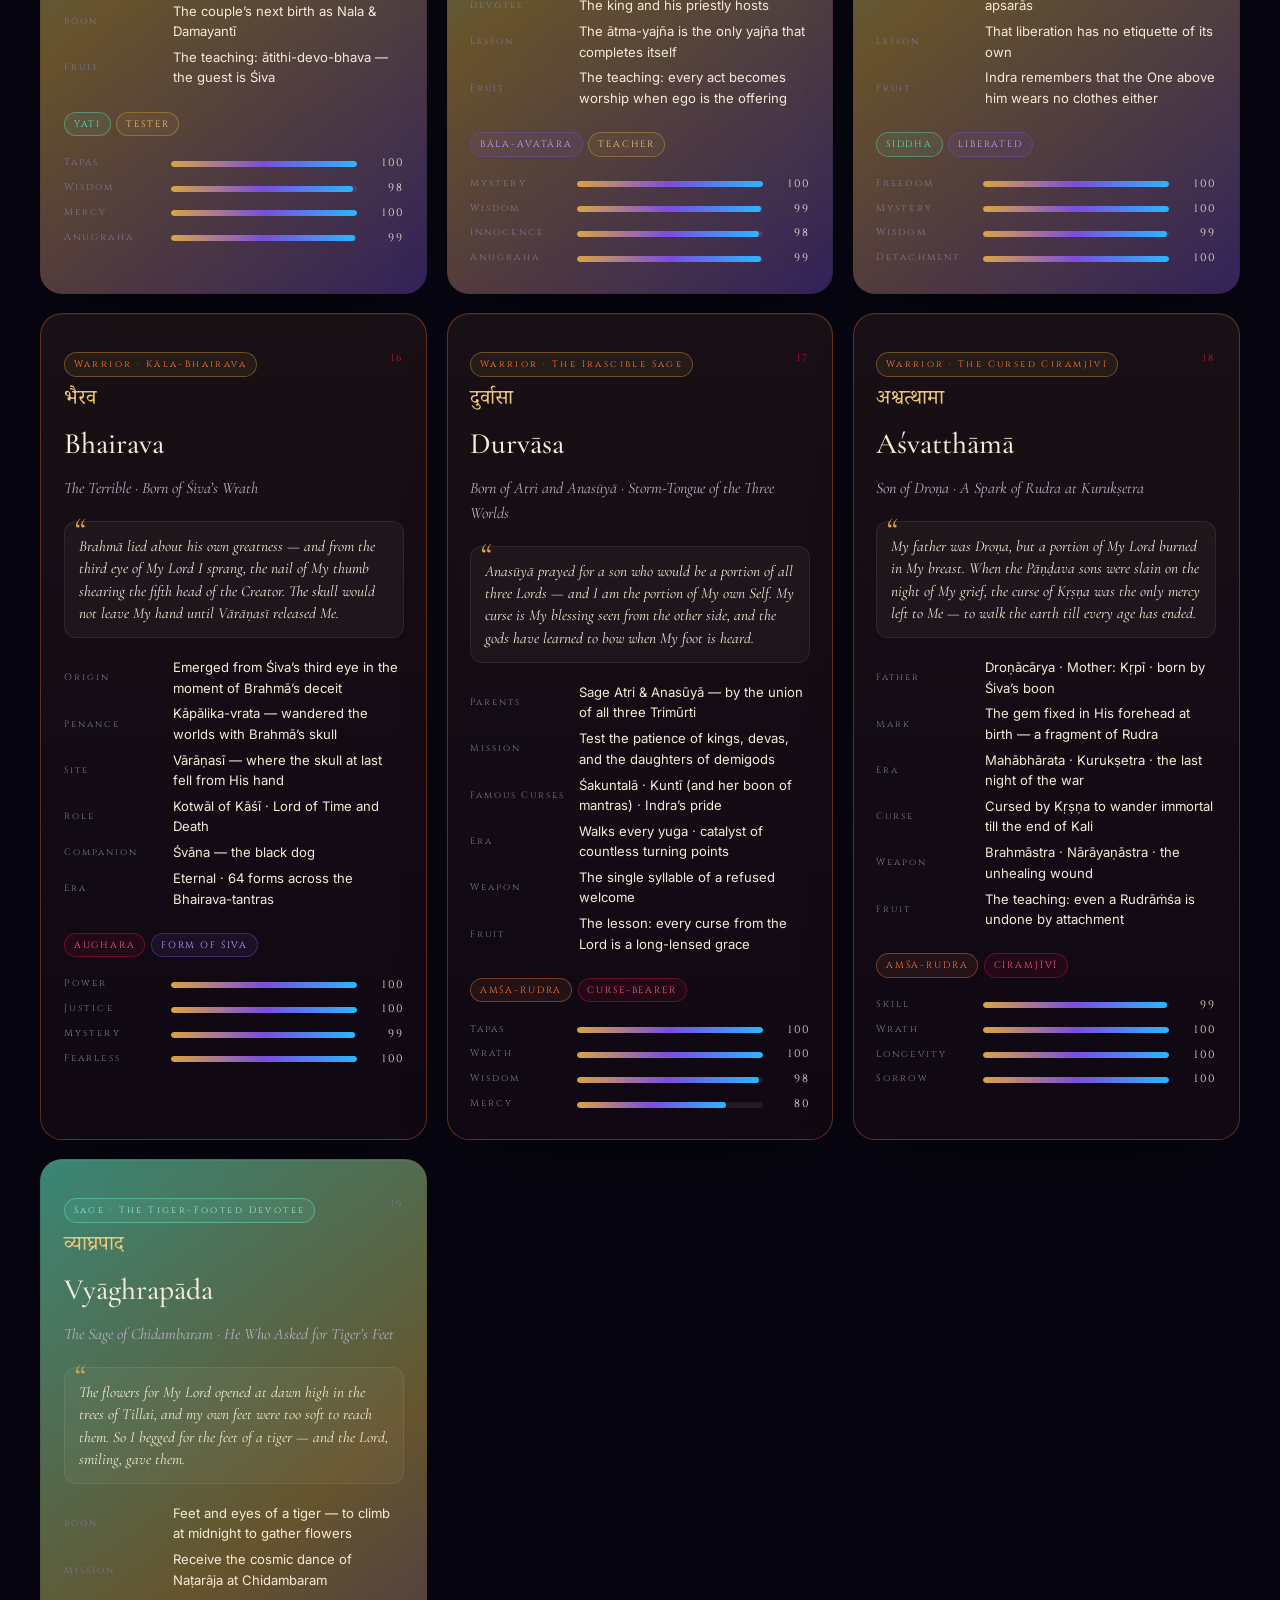
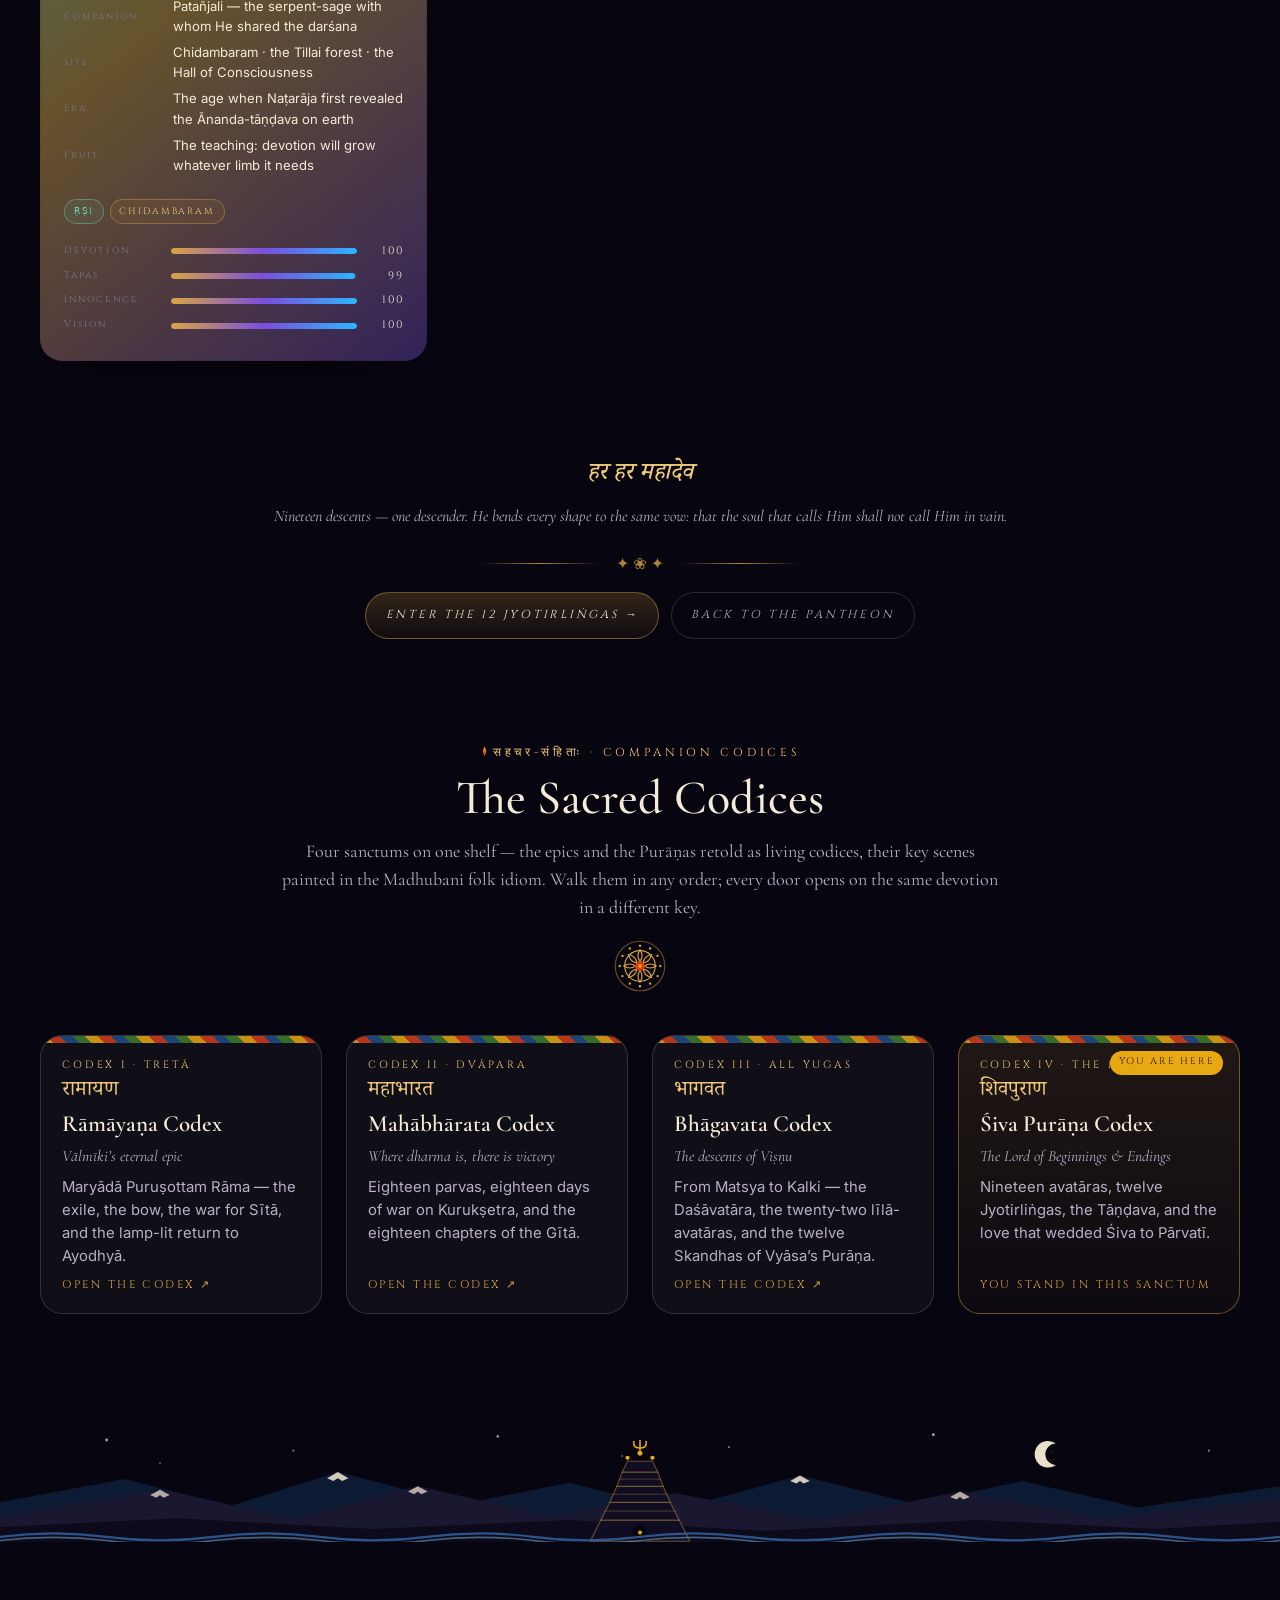
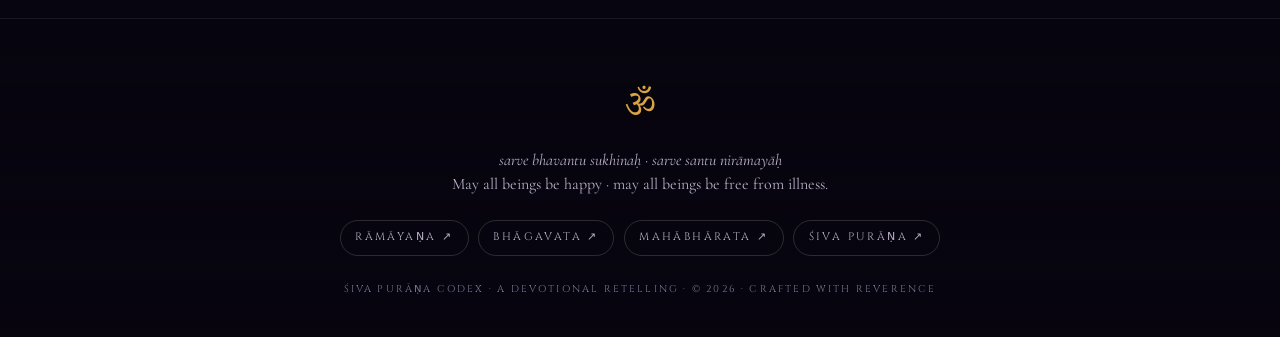
==== commit 42f3e3fa: "Add the Reading Book: JINX-style page-turning reader (book.html) with 24 chapters from the kathās, l" ====
--- a/avatars.html
+++ b/avatars.html
@@ -60,6 +60,7 @@
           <li><a href="tandava.html">Tāṇḍava</a></li>
           <li><a href="love-story.html">Love</a></li>
           <li><a href="stories.html">Kathās</a></li>
+          <li><a href="book.html">Read the Book</a></li>
           <li><a href="parvati.html">Pārvatī</a></li>
           <li><a href="kali.html">Kālī</a></li>
           <li><a href="trimurti.html">Trimūrti</a></li>
--- a/assets/css/divinity.css
+++ b/assets/css/divinity.css
@@ -243,3 +243,6 @@
   .pt-card, .pt-strip__item, .codex-link { transition: none; }
   .pt-card:hover, .pt-strip__item:hover, .codex-link:hover { transform: none; }
 }
+
+/* Reading Book nav highlight (book.html) */
+.site-nav a[href="book.html"] { color: var(--gold-soft); font-weight: 600; }
